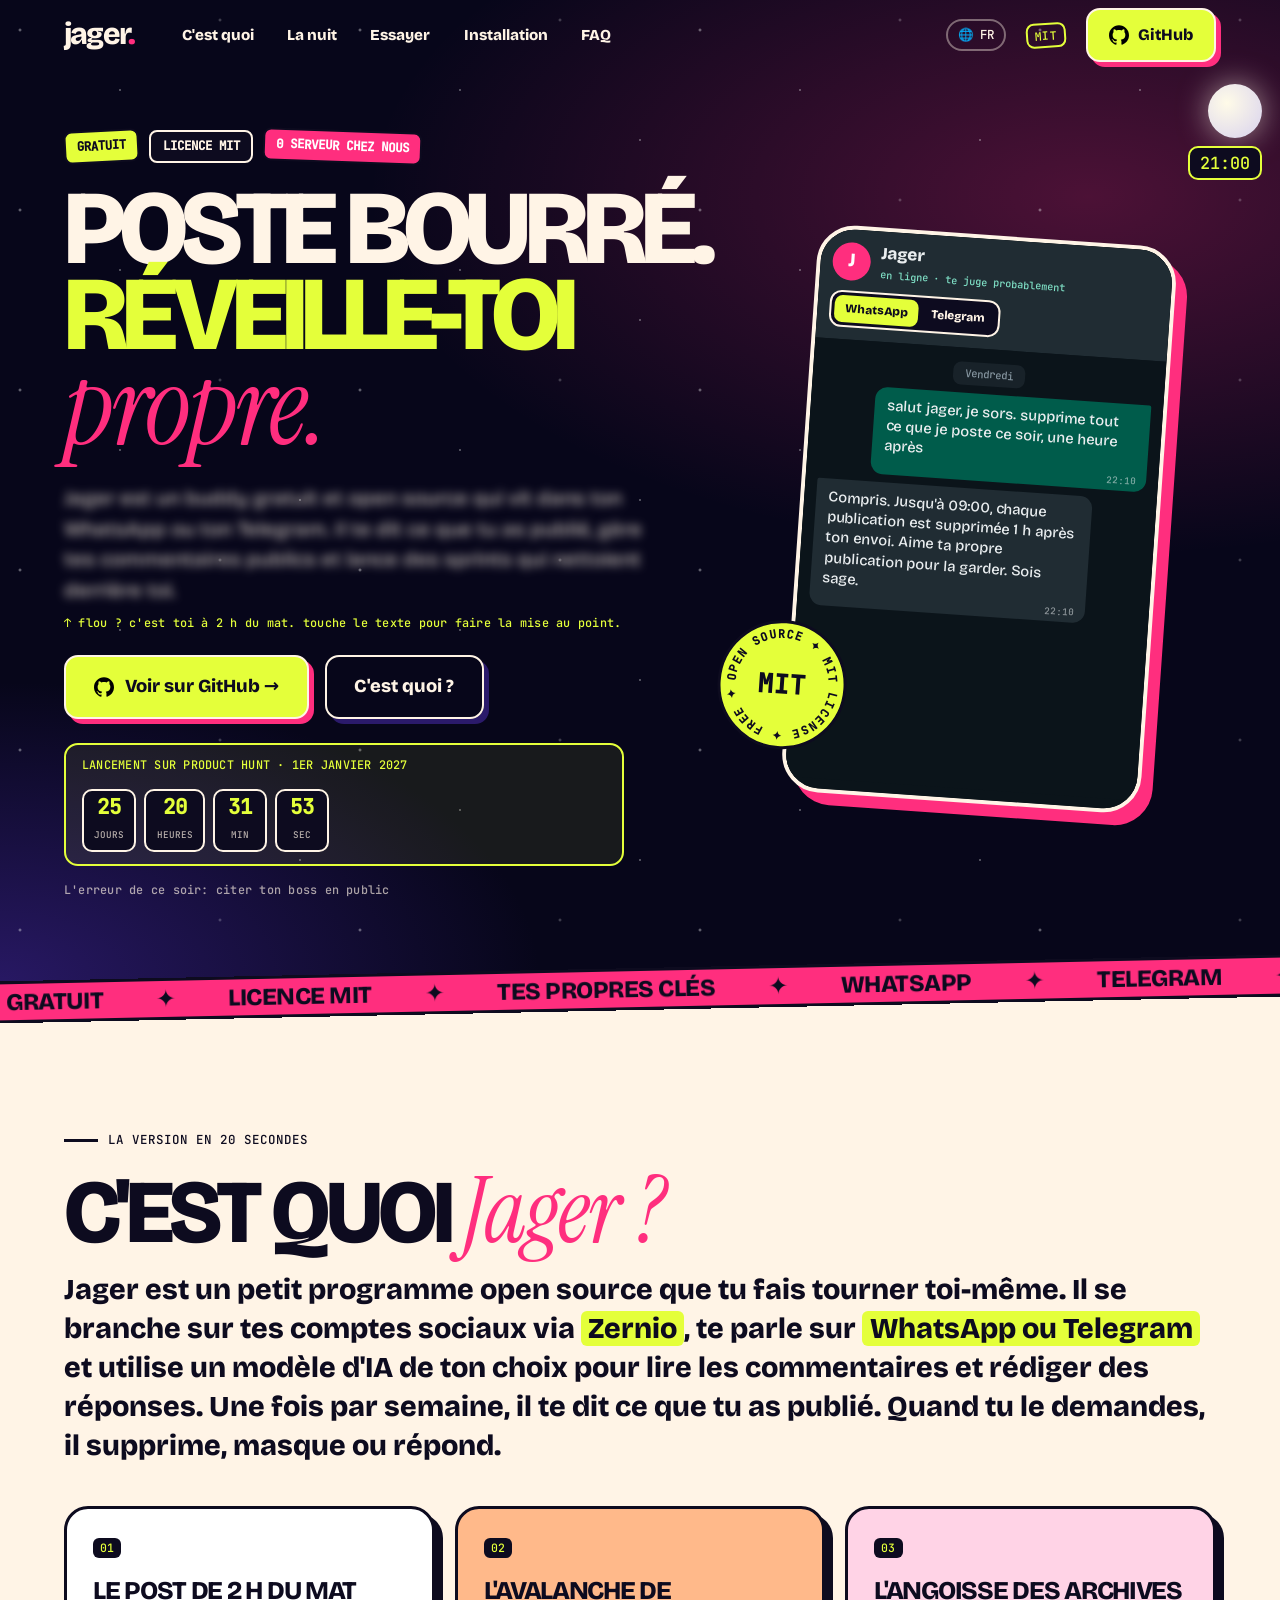
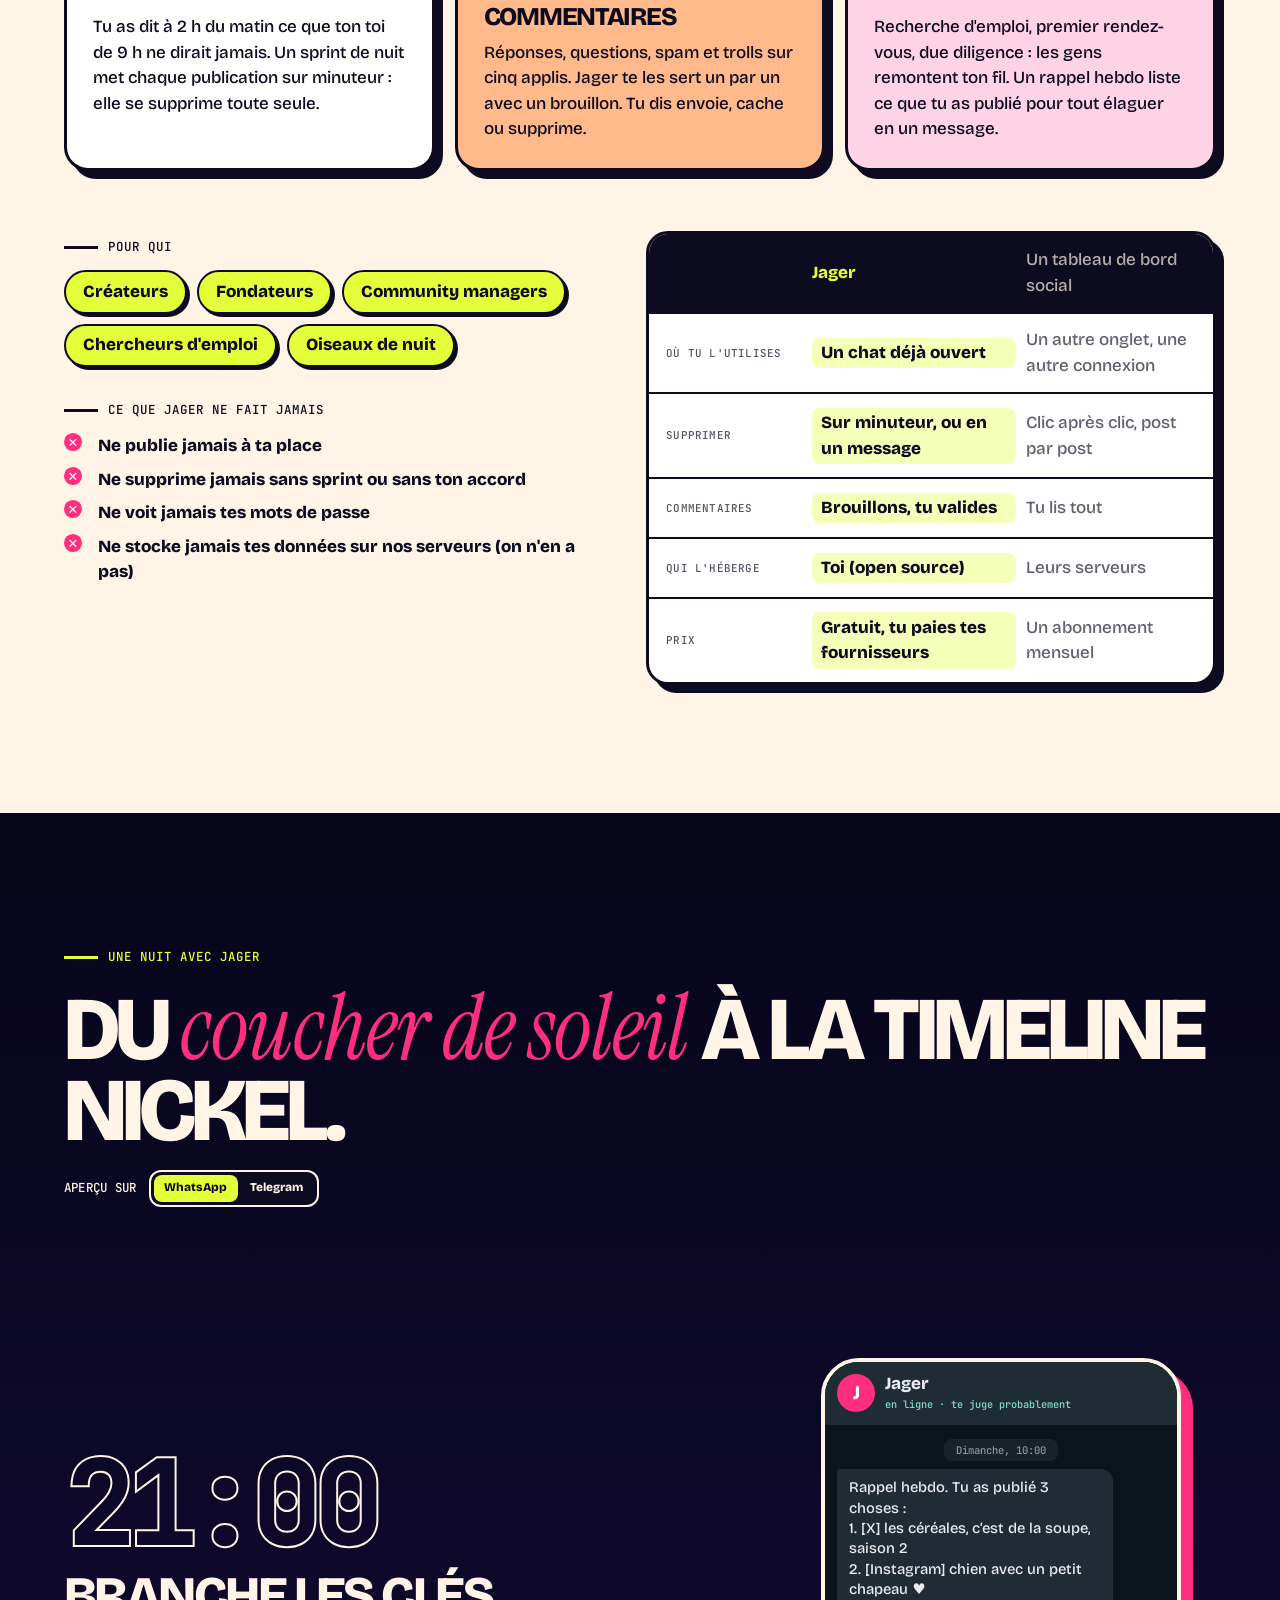
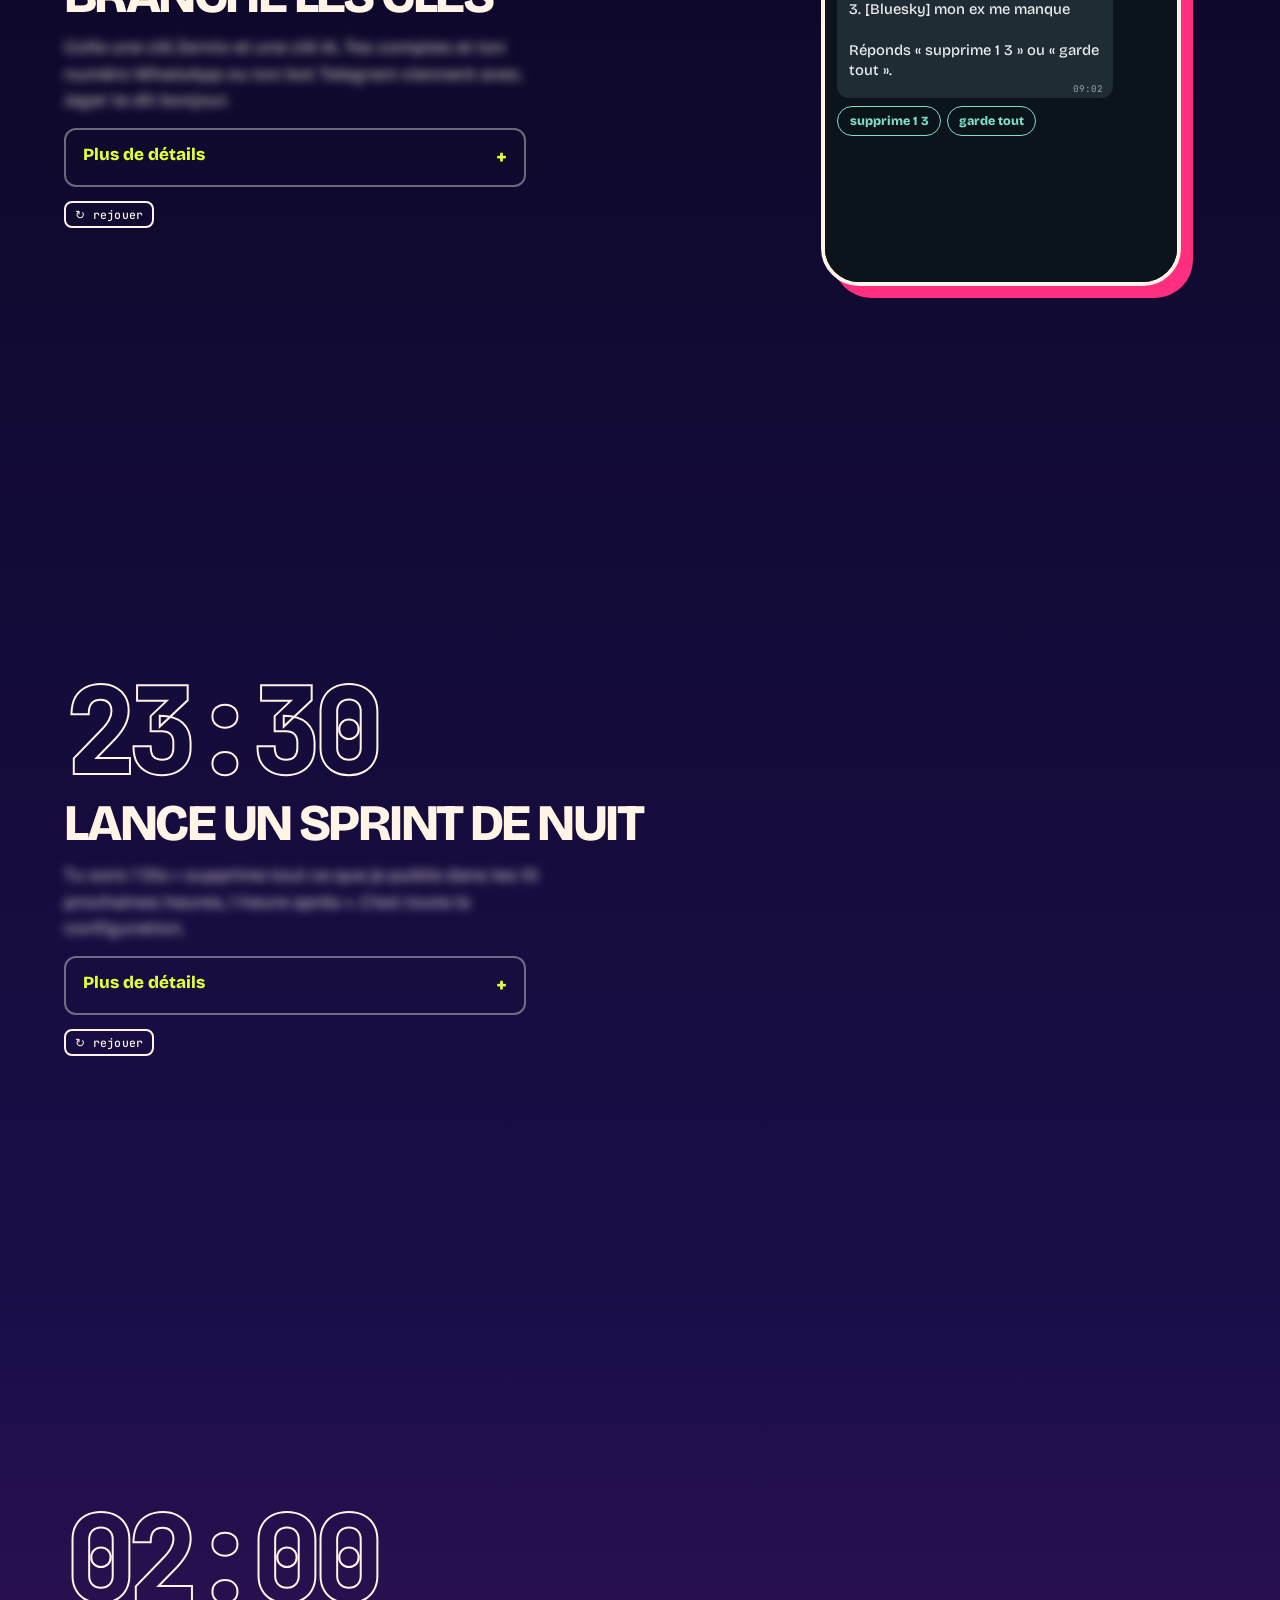
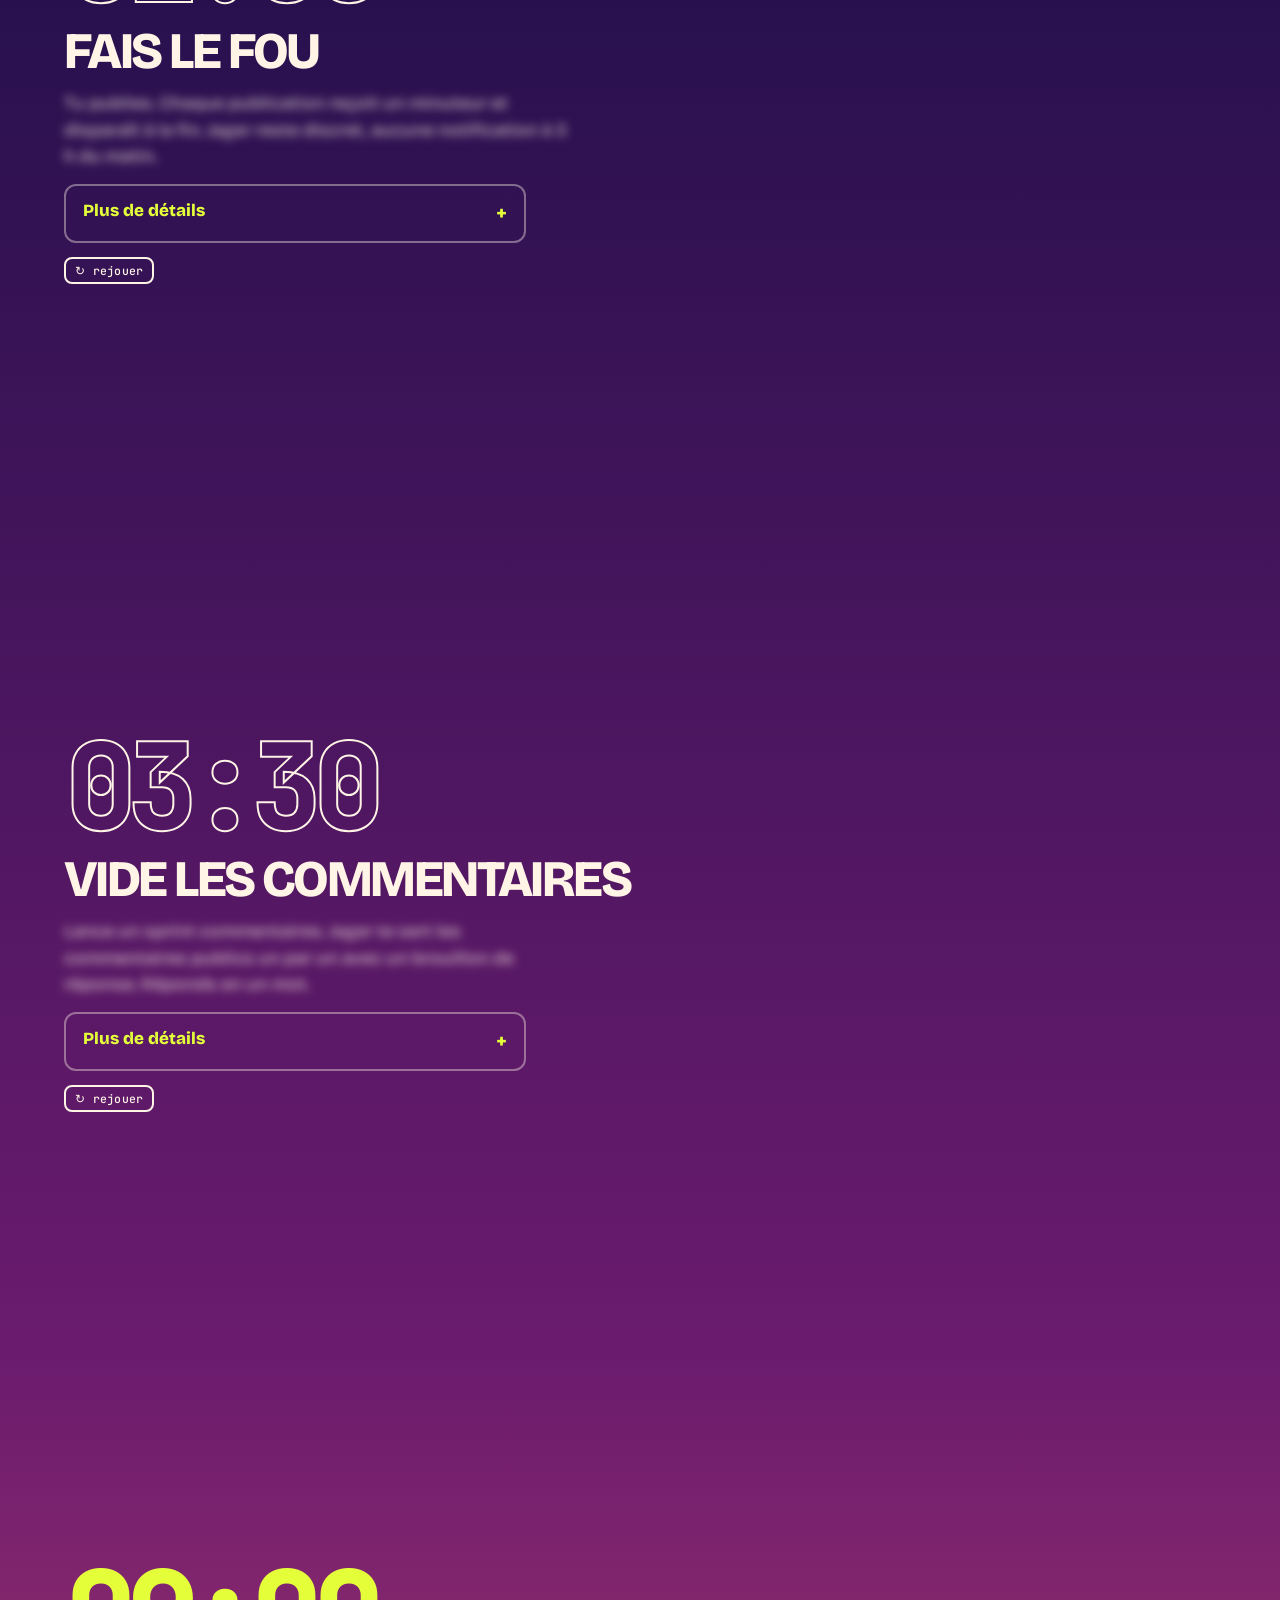
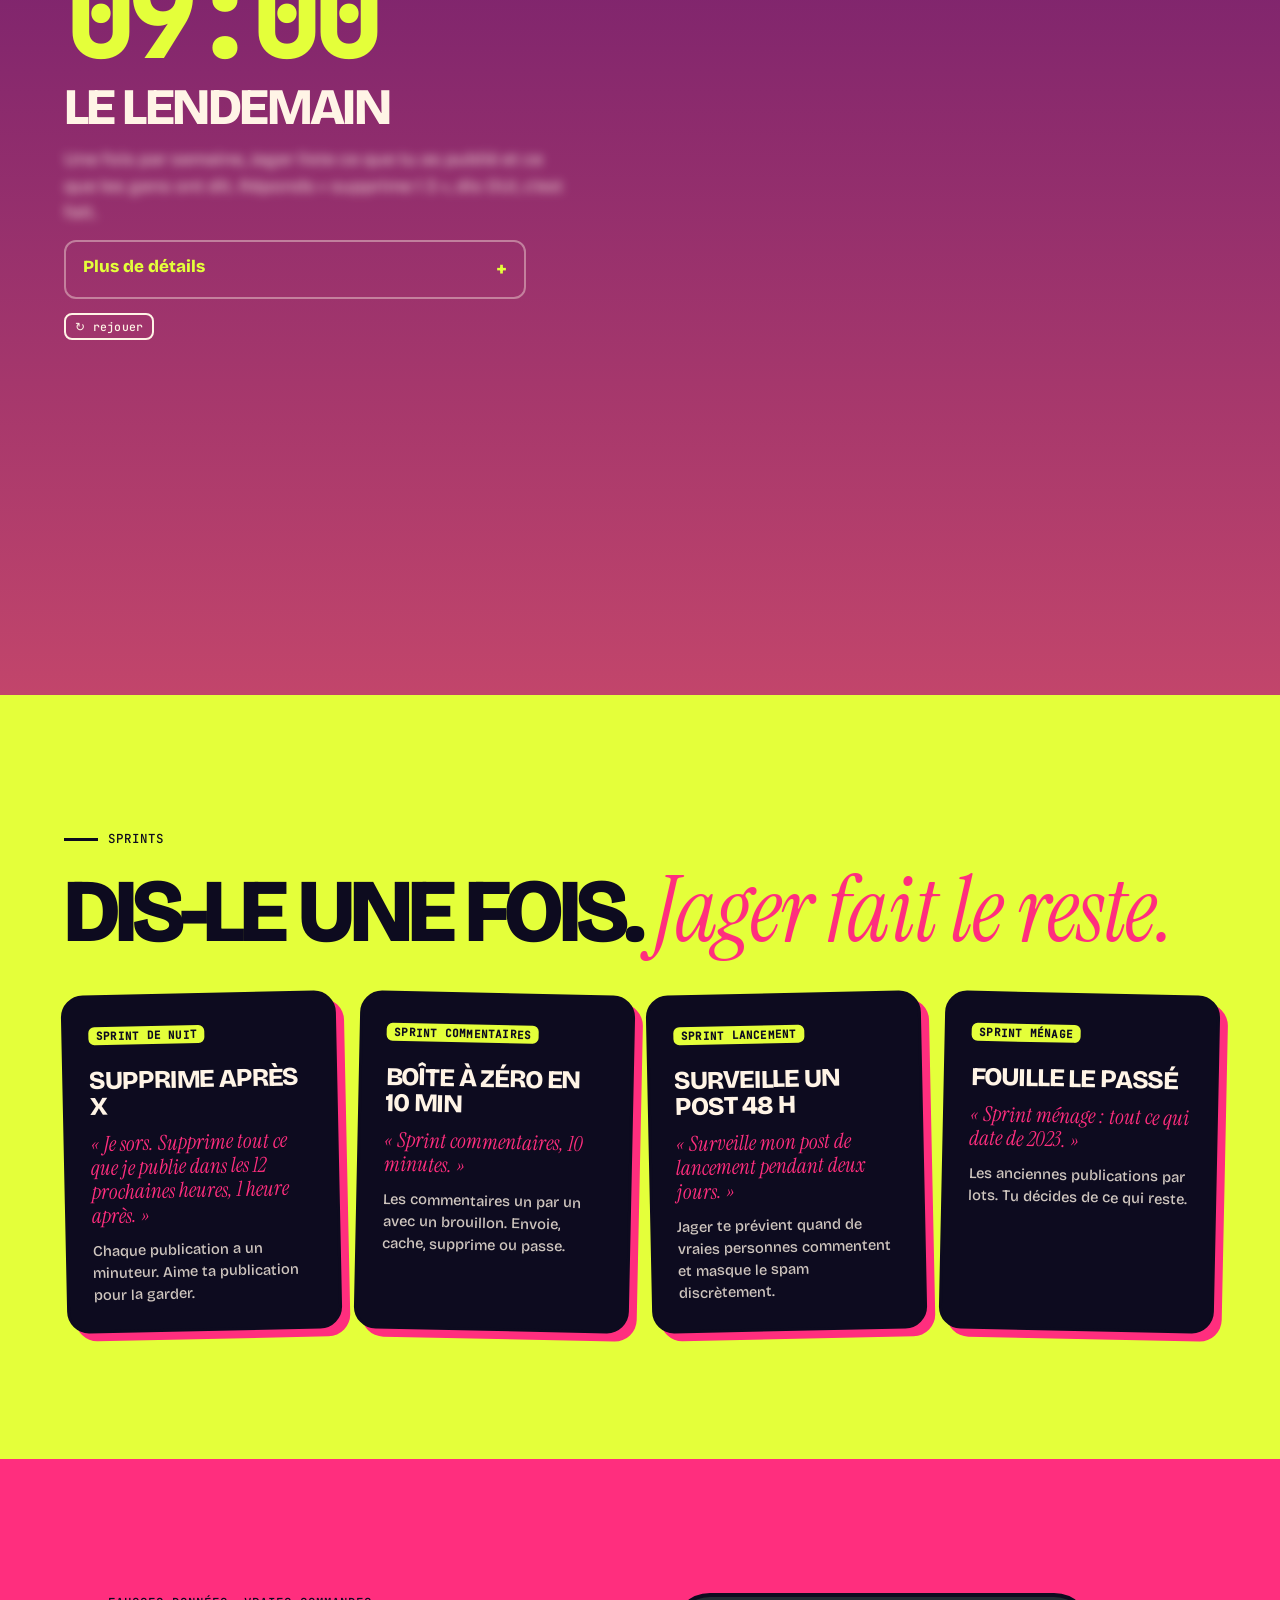
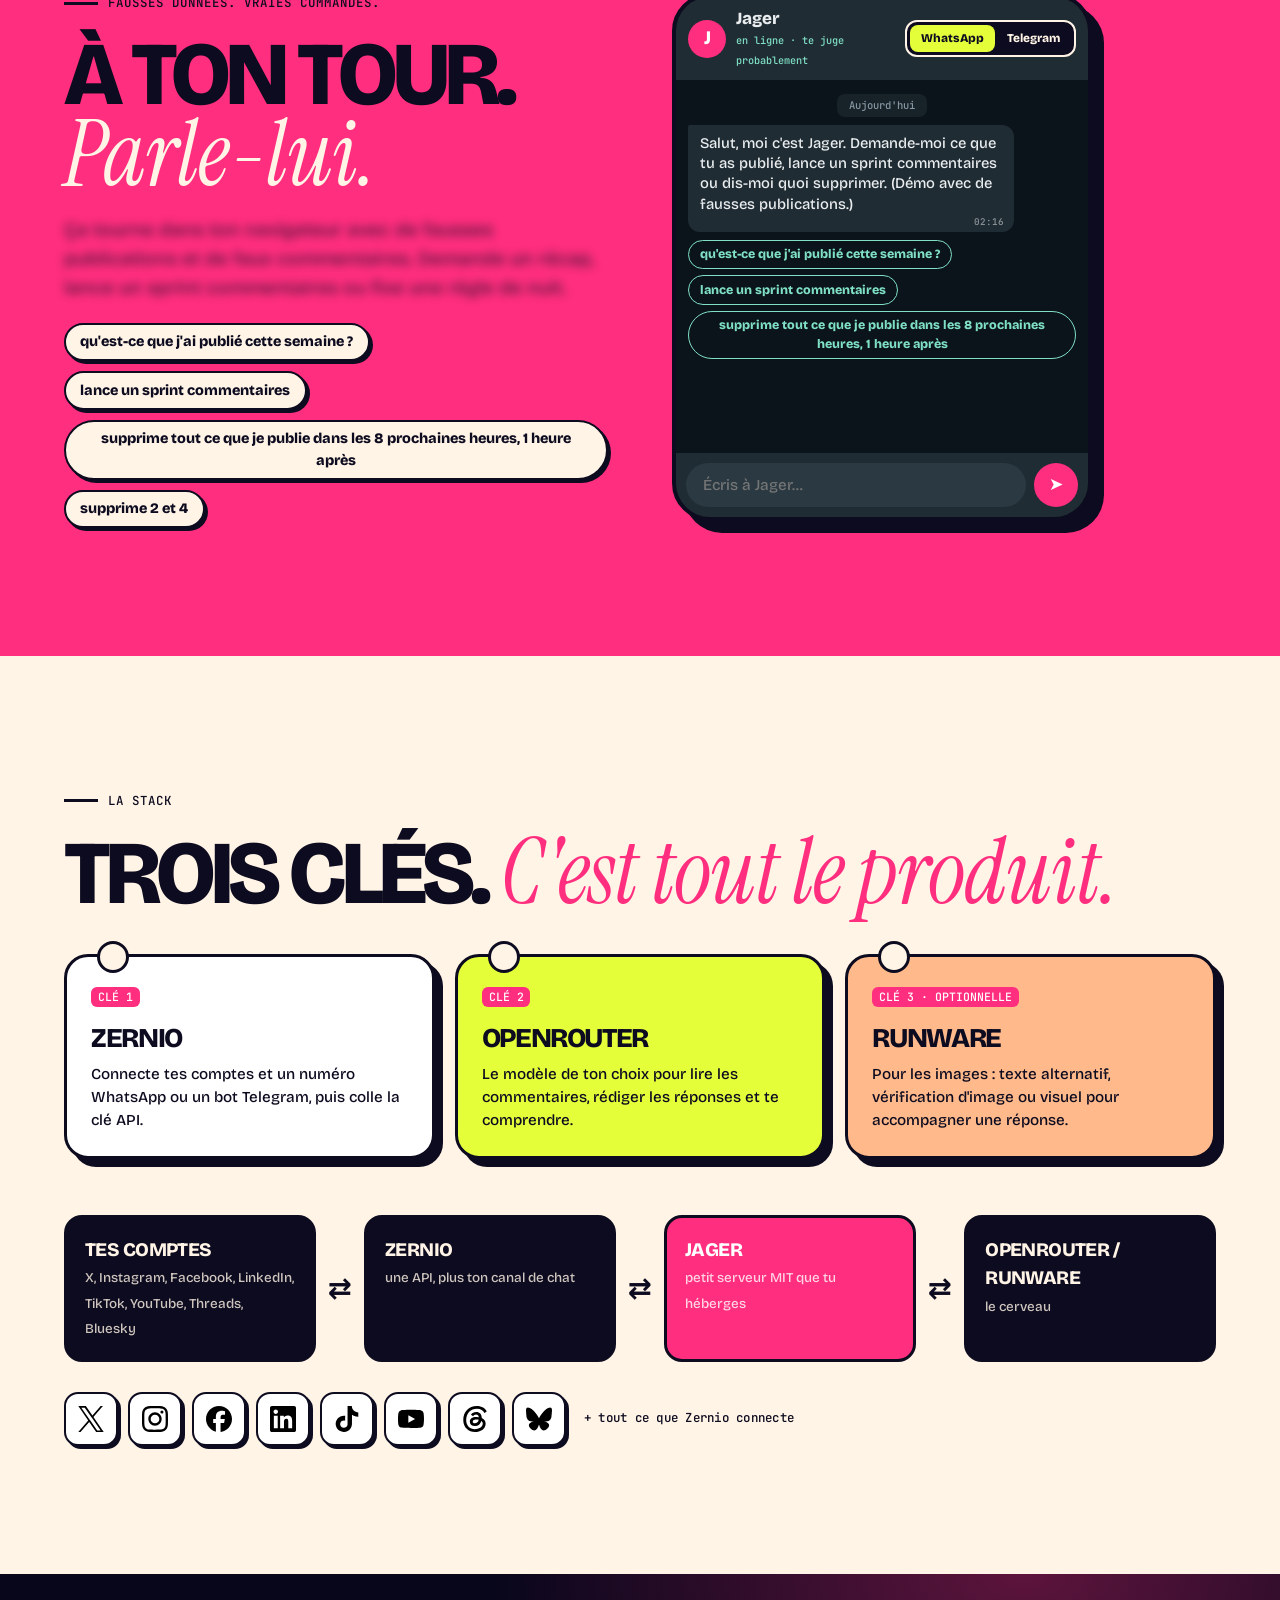
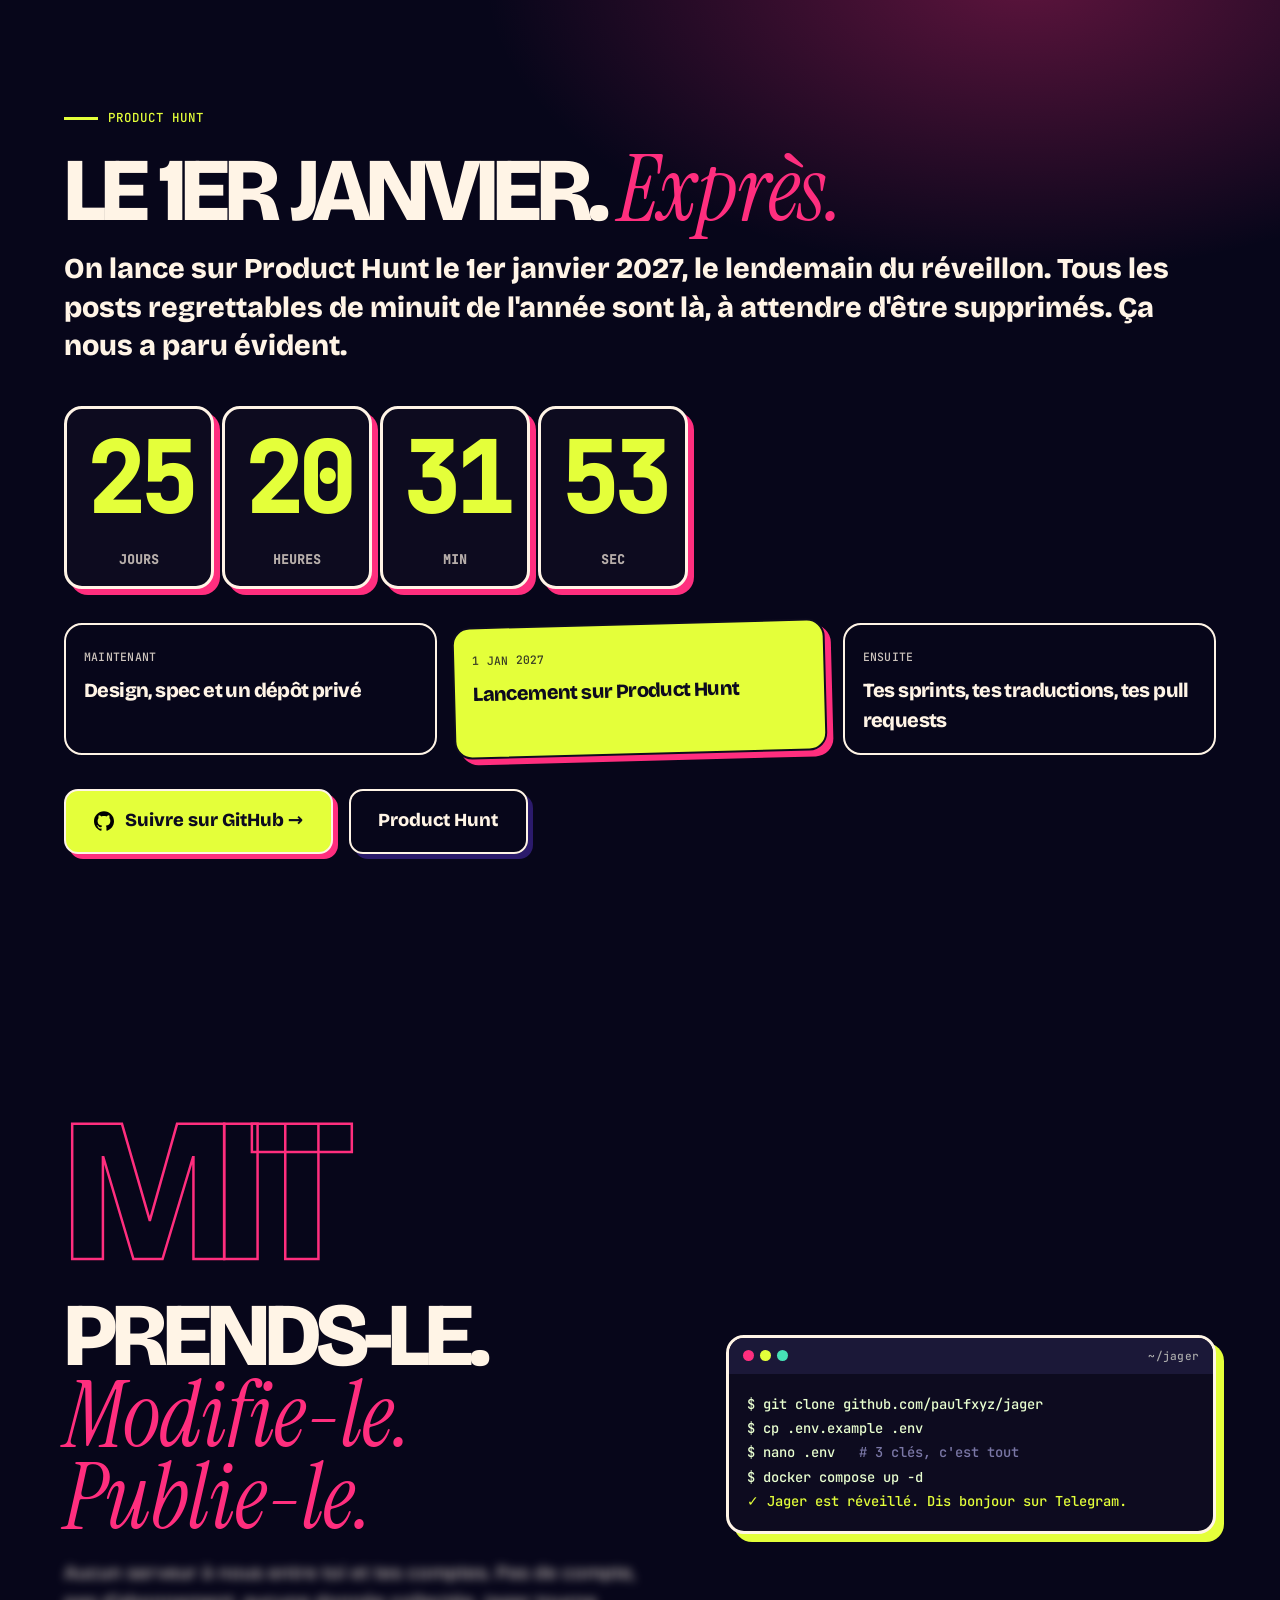
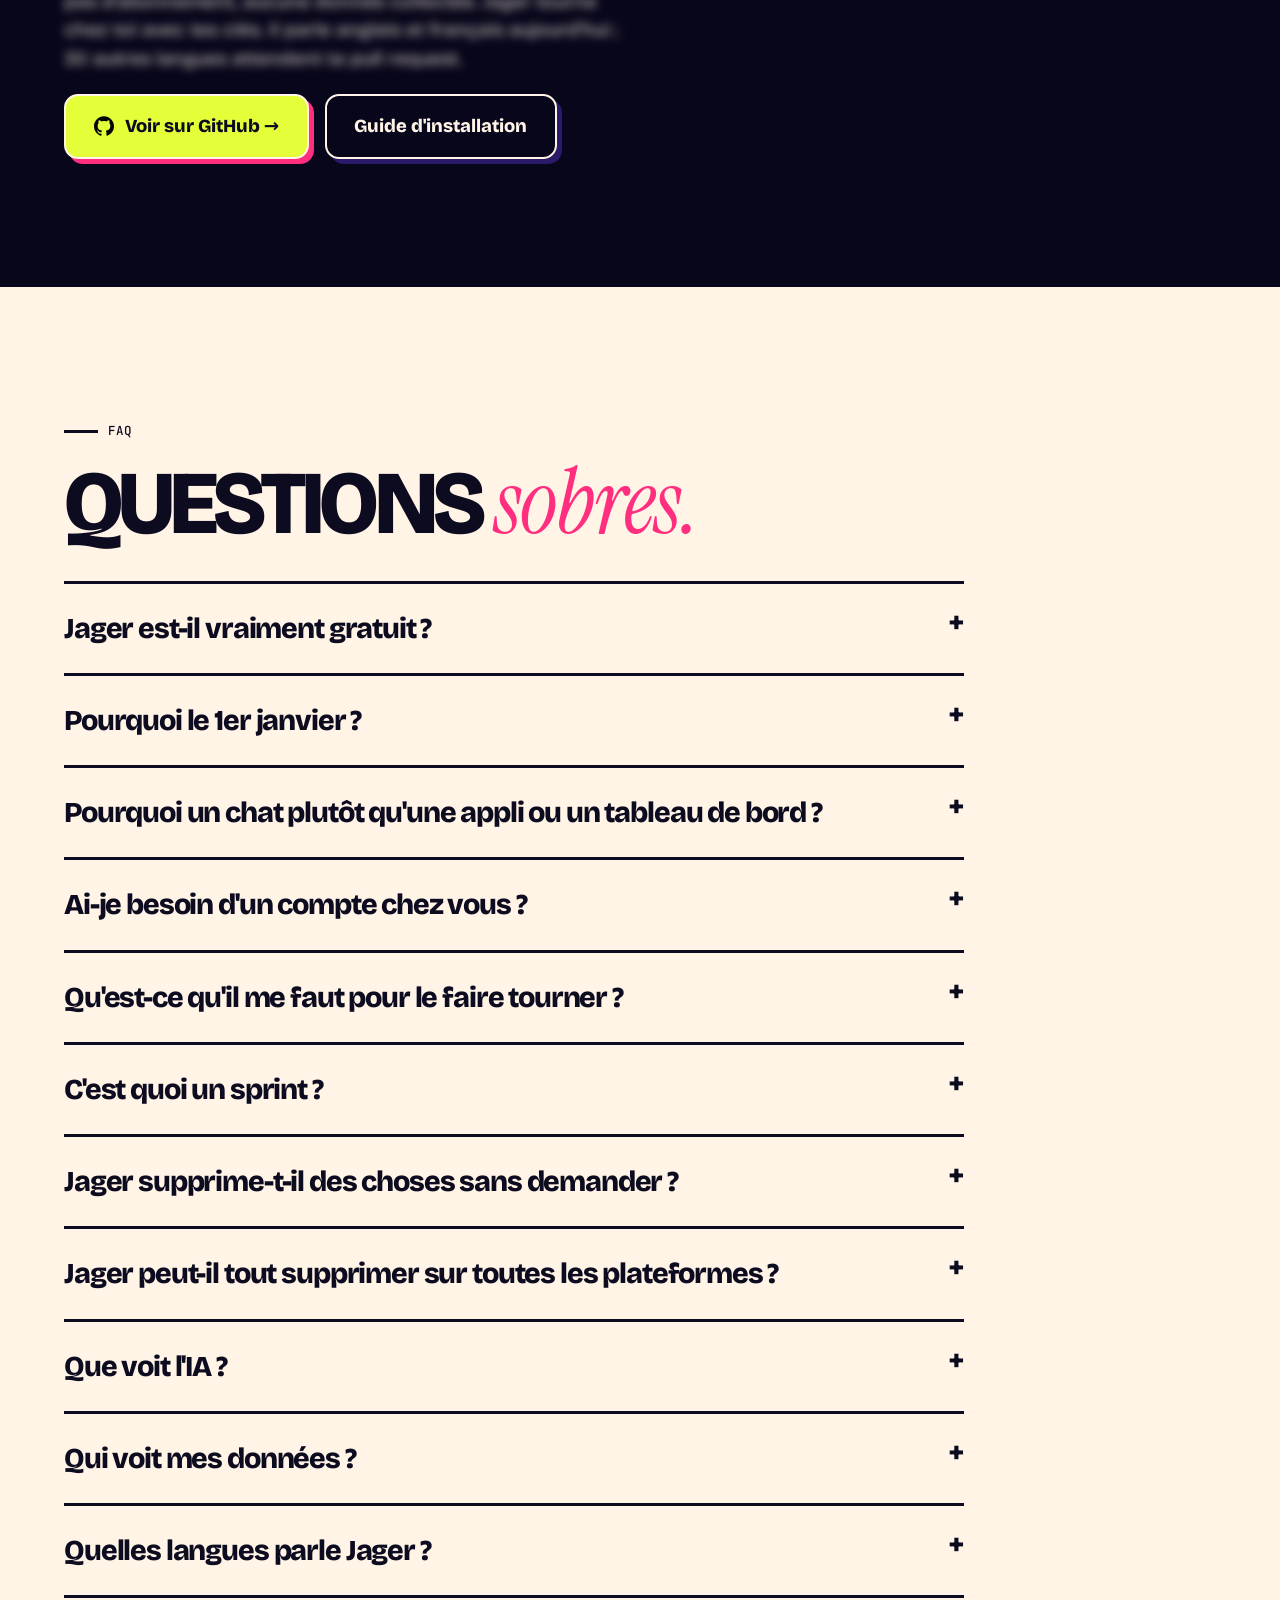
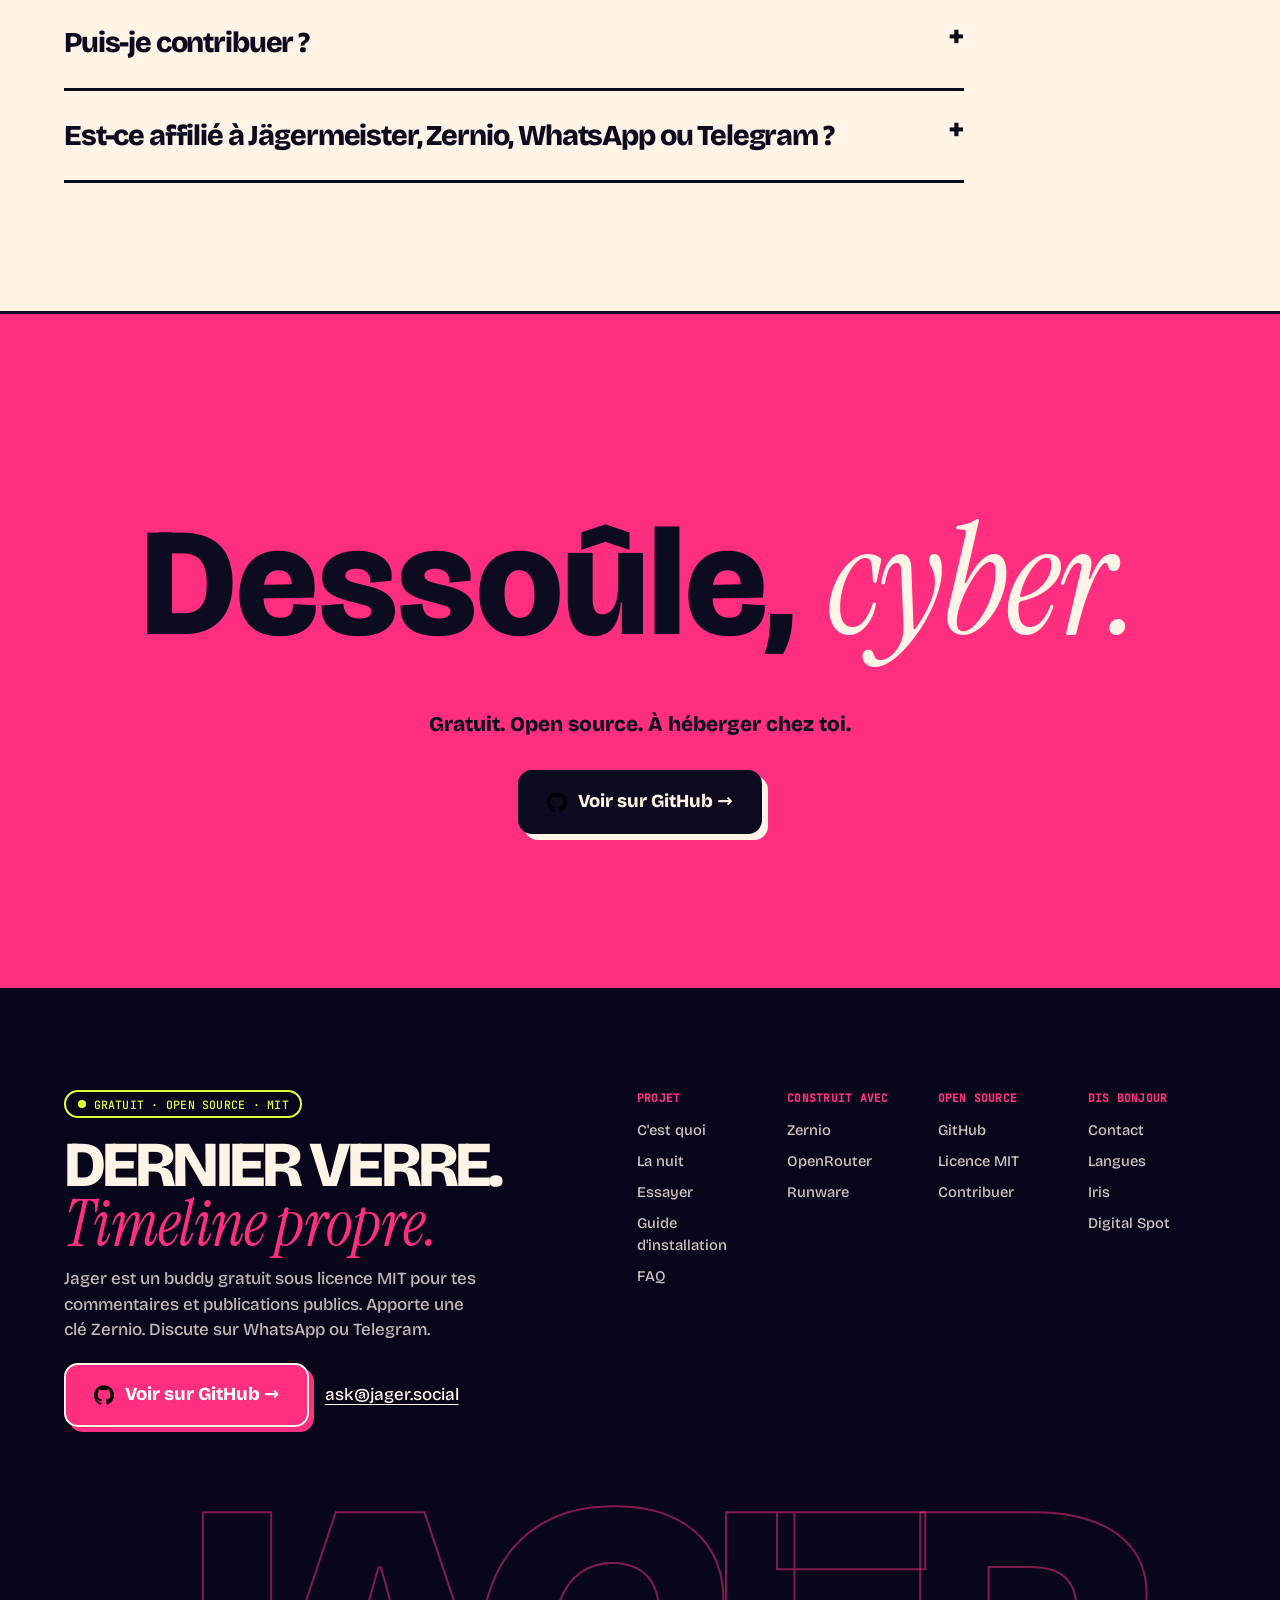
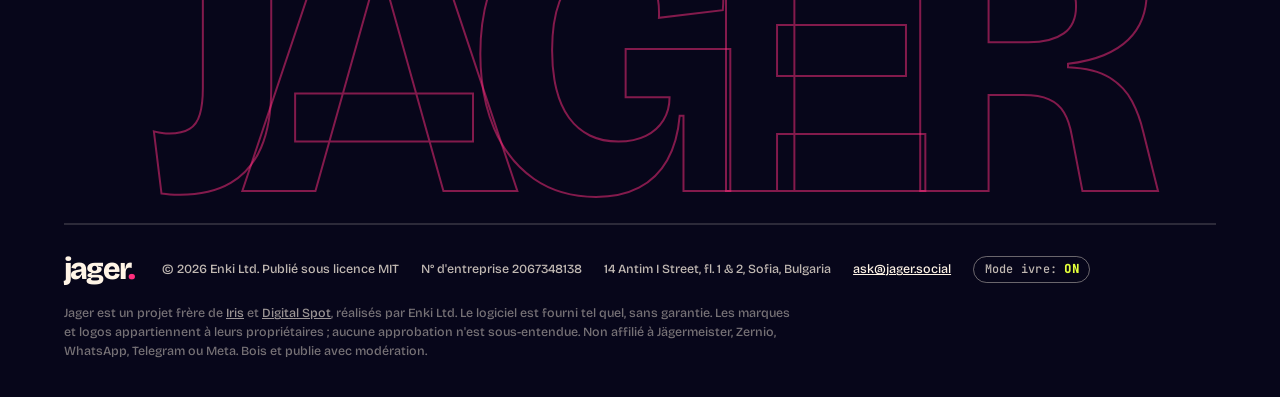
==== fr/index.html @ c125343d "v7: EN/FR, more context, Product Hunt countdown, language selector Co-authored-by: Perplexity <norep" ====
<!doctype html><html lang="fr"><head><meta charset="utf-8"><meta name="viewport" content="width=device-width,initial-scale=1">
<title>Jager — le buddy gratuit et open source pour tes commentaires publics</title><meta name="description" content="Jager est un buddy gratuit sous licence MIT sur WhatsApp ou Telegram. Apporte une clé Zernio et une clé IA. Il gère tes commentaires publics, t'envoie des rappels hebdo et lance des sprints qui nettoient derrière toi. Lancement sur Product Hunt le 1er janvier."><meta name="theme-color" content="#07061a">
<link rel="canonical" href="https://jager.social/fr/"><link rel="alternate" hreflang="en" href="https://jager.social/"><link rel="alternate" hreflang="fr" href="https://jager.social/fr/"><link rel="alternate" hreflang="x-default" href="https://jager.social/"><link rel="icon" href="../favicon.svg" type="image/svg+xml">
<meta property="og:type" content="website"><meta property="og:site_name" content="Jager"><meta property="og:title" content="Jager — le buddy gratuit et open source pour tes commentaires publics"><meta property="og:description" content="Jager est un buddy gratuit sous licence MIT sur WhatsApp ou Telegram. Apporte une clé Zernio et une clé IA. Il gère tes commentaires publics, t'envoie des rappels hebdo et lance des sprints qui nettoient derrière toi. Lancement sur Product Hunt le 1er janvier."><meta property="og:image" content="https://jager.social/og.png"><meta name="twitter:card" content="summary_large_image">
<link rel="preload" href="../assets/fonts/BricolageGrotesque-800-normal.woff2" as="font" type="font/woff2" crossorigin>
<link rel="stylesheet" href="../fonts.css"><link rel="stylesheet" href="../night.css"></head>
<body class="on-dark"><script>document.documentElement.classList.add('js');try{if(document.cookie.indexOf('jagerDrunk=off')>-1)document.documentElement.classList.add('no-drunk')}catch(e){}</script><div class="prog" id="prog"></div>
<div class="hud" aria-hidden="true"><div class="orb" id="orb"></div><div class="clock" id="clock">21:00</div></div>
<header class="nav" id="nav"><div class="wrap in"><a class="logo" href="index.html" aria-label="Jager">jager<i>.</i></a>
<ul id="menu"><li><a href="index.html#what">C'est quoi</a></li><li><a href="index.html#night">La nuit</a></li><li><a href="index.html#try">Essayer</a></li><li><a href="setup.html">Installation</a></li><li><a href="index.html#faq">FAQ</a></li><li class="only-m"><a href="https://github.com/paulfxyz" rel="noopener">GitHub</a></li></ul>
<div class="lang"><button class="lang-btn" id="langBtn" type="button" aria-haspopup="listbox" aria-expanded="false" aria-label="Language">🌐 <span>FR</span></button><ul class="lang-list" id="langList" hidden><li><a href="../index.html" hreflang="en">English</a></li><li><a href="index.html" hreflang="fr" aria-current="true">Français</a></li><li class="sep mono">Traductions bienvenues</li><li><button type="button" class="dis" data-lang="中文 (Mandarin)">中文 (Mandarin)</button></li><li><button type="button" class="dis" data-lang="हिन्दी">हिन्दी</button></li><li><button type="button" class="dis" data-lang="Español">Español</button></li><li><button type="button" class="dis" data-lang="العربية">العربية</button></li><li><button type="button" class="dis" data-lang="বাংলা">বাংলা</button></li><li><button type="button" class="dis" data-lang="Português">Português</button></li><li><button type="button" class="dis" data-lang="Русский">Русский</button></li><li><button type="button" class="dis" data-lang="اردو">اردو</button></li><li><button type="button" class="dis" data-lang="Bahasa Indonesia">Bahasa Indonesia</button></li><li><button type="button" class="dis" data-lang="Deutsch">Deutsch</button></li><li><button type="button" class="dis" data-lang="日本語">日本語</button></li><li><button type="button" class="dis" data-lang="Naijá (Pidgin)">Naijá (Pidgin)</button></li><li><button type="button" class="dis" data-lang="मराठी">मराठी</button></li><li><button type="button" class="dis" data-lang="తెలుగు">తెలుగు</button></li><li><button type="button" class="dis" data-lang="Türkçe">Türkçe</button></li><li><button type="button" class="dis" data-lang="தமிழ்">தமிழ்</button></li><li><button type="button" class="dis" data-lang="Tiếng Việt">Tiếng Việt</button></li><li><button type="button" class="dis" data-lang="한국어">한국어</button></li><li><button type="button" class="dis" data-lang="Italiano">Italiano</button></li><li><button type="button" class="dis" data-lang="ไทย">ไทย</button></li><li><button type="button" class="dis" data-lang="ગુજરાતી">ગુજરાતી</button></li><li><button type="button" class="dis" data-lang="فارسی">فارسی</button></li><li><button type="button" class="dis" data-lang="Polski">Polski</button></li><li><button type="button" class="dis" data-lang="Українська">Українська</button></li><li><button type="button" class="dis" data-lang="Kiswahili">Kiswahili</button></li><li><button type="button" class="dis" data-lang="粵語 (Cantonese)">粵語 (Cantonese)</button></li><li><button type="button" class="dis" data-lang="Basa Jawa">Basa Jawa</button></li><li><button type="button" class="dis" data-lang="ਪੰਜਾਬੀ">ਪੰਜਾਬੀ</button></li><li><button type="button" class="dis" data-lang="עברית">עברית</button></li></ul></div>
<span class="mit mono">MIT</span><a class="btn" href="https://github.com/paulfxyz" rel="noopener"><img src="../assets/icons/github.svg" alt="" width="20" height="20"> GitHub</a>
<button class="burger" id="burger" type="button" aria-label="Menu" aria-expanded="false"><span></span><span></span></button></div></header><main>
<section class="hero on-dark"><div class="wrap grid"><div>
<div class="stickers"><span class="stk y">Gratuit</span><span class="stk">Licence MIT</span><span class="stk p">0 serveur chez nous</span></div>
<h1><span class="f">Poste bourré.</span><span class="o">Réveille-toi</span><span class="s">propre.</span></h1>
<p class="sub drunk">Jager est un buddy gratuit et open source qui vit dans ton WhatsApp ou ton Telegram. Il te dit ce que tu as publié, gère tes commentaires publics et lance des sprints qui nettoient derrière toi.</p>
<p class="hint mono">↑ flou ? c'est toi à 2 h du mat. touche le texte pour faire la mise au point.</p>
<div class="cta-row"><a class="btn btn--lg" href="https://github.com/paulfxyz" rel="noopener"><img src="../assets/icons/github.svg" alt="" width="20" height="20"> Voir sur GitHub →</a><a class="btn btn--ghost btn--lg" href="#what">C'est quoi ?</a></div>
<div class="phpill"><span class="mono">Lancement sur Product Hunt · 1er janvier 2027</span><div class="cd " data-cd><div><b data-u>00</b><span>jours</span></div><div><b data-u>00</b><span>heures</span></div><div><b data-u>00</b><span>min</span></div><div><b data-u>00</b><span>sec</span></div></div></div>
<p class="micro mono">L'erreur de ce soir: <span id="rot" data-list="écrire à ton ex|citer ton boss en public|mettre une étoile à un kebab|commenter « épouse-moi » sous le chien d'un inconnu|un post LinkedIn sur la synergie à 3 h du mat">écrire à ton ex</span></p></div>
<div class="hero-phone"><svg class="badge" viewBox="0 0 130 130" aria-hidden="true"><circle cx="65" cy="65" r="63" fill="#e4ff3a" stroke="#0d0b1f" stroke-width="3"/><defs><path id="cp" d="M65,65 m-47,0 a47,47 0 1,1 94,0 a47,47 0 1,1 -94,0"/></defs><text><textPath href="#cp" textLength="290" lengthAdjust="spacing">OPEN SOURCE ✦ MIT LICENSE ✦ FREE ✦</textPath></text><text x="65" y="74" text-anchor="middle" style="font-size:26px;letter-spacing:0">MIT</text></svg>
<div class="phone"><div class="chat" id="heroChat" data-ch="whatsapp" data-auto="1"><div class="c-top"><span class="av">J</span><div class="c-who"><b>Jager</b><small class="c-sub">en ligne · te juge probablement</small></div><div class="c-tabs" role="tablist" aria-label="Channel"><button type="button" role="tab" data-ch="whatsapp" aria-selected="true">WhatsApp</button><button type="button" role="tab" data-ch="telegram" aria-selected="false">Telegram</button></div></div><div class="c-body" aria-live="polite"></div></div></div></div></div></section>
<div class="tick" aria-hidden="true"><div class="tr"><div><span>Gratuit</span><span>Licence MIT</span><span>Tes propres clés</span><span>WhatsApp</span><span>Telegram</span><span>Sprints hebdo</span><span>Sans inscription</span><span>Open source</span></div><div><span>Gratuit</span><span>Licence MIT</span><span>Tes propres clés</span><span>WhatsApp</span><span>Telegram</span><span>Sprints hebdo</span><span>Sans inscription</span><span>Open source</span></div><div><span>Gratuit</span><span>Licence MIT</span><span>Tes propres clés</span><span>WhatsApp</span><span>Telegram</span><span>Sprints hebdo</span><span>Sans inscription</span><span>Open source</span></div><div><span>Gratuit</span><span>Licence MIT</span><span>Tes propres clés</span><span>WhatsApp</span><span>Telegram</span><span>Sprints hebdo</span><span>Sans inscription</span><span>Open source</span></div></div></div>
<section class="sec cream" id="what"><div class="wrap">
<div class="eyebrow rv">La version en 20 secondes</div>
<h2 class="rv">C'est quoi <span class="serif">Jager ?</span></h2>
<p class="big rv">Jager est un petit programme open source que tu fais tourner toi-même. Il se branche sur tes comptes sociaux via <b>Zernio</b>, te parle sur <b>WhatsApp ou Telegram</b> et utilise un modèle d'IA de ton choix pour lire les commentaires et rédiger des réponses. Une fois par semaine, il te dit ce que tu as publié. Quand tu le demandes, il supprime, masque ou répond.</p>
<div class="three"><div class="why rv" style="--d:0.0s"><span class="mono no">01</span><h3>Le post de 2 h du mat</h3><p>Tu as dit à 2 h du matin ce que ton toi de 9 h ne dirait jamais. Un sprint de nuit met chaque publication sur minuteur : elle se supprime toute seule.</p></div><div class="why rv" style="--d:0.06s"><span class="mono no">02</span><h3>L'avalanche de commentaires</h3><p>Réponses, questions, spam et trolls sur cinq applis. Jager te les sert un par un avec un brouillon. Tu dis envoie, cache ou supprime.</p></div><div class="why rv" style="--d:0.12s"><span class="mono no">03</span><h3>L'angoisse des archives</h3><p>Recherche d'emploi, premier rendez-vous, due diligence : les gens remontent ton fil. Un rappel hebdo liste ce que tu as publié pour tout élaguer en un message.</p></div></div>
<div class="duo2"><div class="rv"><div class="eyebrow">Pour qui</div><div class="chips2"><span>Créateurs</span><span>Fondateurs</span><span>Community managers</span><span>Chercheurs d'emploi</span><span>Oiseaux de nuit</span></div>
<div class="eyebrow" style="margin-top:34px">Ce que Jager ne fait jamais</div><ul class="never"><li>Ne publie jamais à ta place</li><li>Ne supprime jamais sans sprint ou sans ton accord</li><li>Ne voit jamais tes mots de passe</li><li>Ne stocke jamais tes données sur nos serveurs (on n'en a pas)</li></ul></div>
<div class="cmp rv"><div class="ch"><span></span><b>Jager</b><i>Un tableau de bord social</i></div><div class="cr"><span class="mono">Où tu l'utilises</span><b>Un chat déjà ouvert</b><i>Un autre onglet, une autre connexion</i></div><div class="cr"><span class="mono">Supprimer</span><b>Sur minuteur, ou en un message</b><i>Clic après clic, post par post</i></div><div class="cr"><span class="mono">Commentaires</span><b>Brouillons, tu valides</b><i>Tu lis tout</i></div><div class="cr"><span class="mono">Qui l'héberge</span><b>Toi (open source)</b><i>Leurs serveurs</i></div><div class="cr"><span class="mono">Prix</span><b>Gratuit, tu paies tes fournisseurs</b><i>Un abonnement mensuel</i></div></div></div>
</div></section>
<section class="sec story-sec on-dark" id="night"><div class="wrap">
<div class="eyebrow rv" style="color:var(--acid)">Une nuit avec Jager</div>
<h2 class="rv">Du <span class="serif">coucher de soleil</span> à la timeline nickel.</h2>
<div class="chan-pick rv"><span class="mono">Aperçu sur</span><div class="c-tabs" role="tablist" aria-label="Channel"><button type="button" role="tab" data-ch="whatsapp" aria-selected="true">WhatsApp</button><button type="button" role="tab" data-ch="telegram" aria-selected="false">Telegram</button></div></div>
<div class="story" id="story"><div class="chaps"><article class="chap" data-n="1"><div class="hh">21:00</div><h3>Branche les clés</h3><p class="drunk">Colle une clé Zernio et une clé IA. Tes comptes et ton numéro WhatsApp ou ton bot Telegram viennent avec. Jager te dit bonjour.</p><details class="more"><summary>Plus de détails</summary><p>Zernio gère les connexions à chaque plateforme. OpenRouter est le cerveau. Runware est optionnel, pour les images. Jager ne voit jamais un mot de passe.</p></details><button class="replay mono" type="button">↻ rejouer</button></article><article class="chap" data-n="2"><div class="hh">23:30</div><h3>Lance un sprint de nuit</h3><p class="drunk">Tu sors ? Dis « supprime tout ce que je publie dans les 10 prochaines heures, 1 heure après ». C'est toute la configuration.</p><details class="more"><summary>Plus de détails</summary><p>Dis « stop » et le sprint s'arrête aussitôt. En heures ou en jours, comme tu veux.</p></details><button class="replay mono" type="button">↻ rejouer</button></article><article class="chap" data-n="3"><div class="hh">02:00</div><h3>Fais le fou</h3><p class="drunk">Tu publies. Chaque publication reçoit un minuteur et disparaît à la fin. Jager reste discret, aucune notification à 3 h du matin.</p><details class="more"><summary>Plus de détails</summary><p>Aime ta propre publication pour la garder. Quand une plateforme n'autorise pas la suppression par une appli, Jager nettoie les commentaires et réponses et te dit ce qu'il n'a pas pu retirer.</p></details><button class="replay mono" type="button">↻ rejouer</button></article><article class="chap" data-n="4"><div class="hh">03:30</div><h3>Vide les commentaires</h3><p class="drunk">Lance un sprint commentaires. Jager te sert les commentaires publics un par un avec un brouillon de réponse. Réponds en un mot.</p><details class="more"><summary>Plus de détails</summary><p>Les réponses sont rédigées par le modèle IA que tu as choisi et ne partent jamais sans ton accord.</p></details><button class="replay mono" type="button">↻ rejouer</button></article><article class="chap" data-n="5"><div class="hh">09:00</div><h3>Le lendemain</h3><p class="drunk">Une fois par semaine, Jager liste ce que tu as publié et ce que les gens ont dit. Réponds « supprime 1 3 », dis OUI, c'est fait.</p><details class="more"><summary>Plus de détails</summary><p>Les rappels ne suppriment jamais rien tout seuls et les grosses suppressions demandent toujours confirmation.</p></details><button class="replay mono" type="button">↻ rejouer</button></article></div>
<div class="stage" id="stage" data-s="1"><div class="stage-in"><div class="phone"><div class="chat" id="stChat" data-ch="whatsapp" data-auto="0"><div class="c-top"><span class="av">J</span><div class="c-who"><b>Jager</b><small class="c-sub">en ligne · te juge probablement</small></div></div><div class="c-body" aria-live="polite"></div></div></div><div class="fcard"><div class="fc-top mono"><b>Ton fil</b><span class="fc-clock" id="fcClock">00:00</span></div><div class="fc-list" id="stFeed"></div></div></div></div></div>
</div></section>
<section class="sec spr"><div class="wrap"><div class="eyebrow rv">Sprints</div><h2 class="rv">Dis-le une fois. <span class="serif">Jager fait le reste.</span></h2>
<div class="sp-grid">
<article class="sp rv"><span class="mono tag">sprint de nuit</span><h3>Supprime après X</h3><blockquote>« Je sors. Supprime tout ce que je publie dans les 12 prochaines heures, 1 heure après. »</blockquote><p>Chaque publication a un minuteur. Aime ta publication pour la garder.</p></article>
<article class="sp rv" style="--d:.06s"><span class="mono tag">sprint commentaires</span><h3>Boîte à zéro en 10 min</h3><blockquote>« Sprint commentaires, 10 minutes. »</blockquote><p>Les commentaires un par un avec un brouillon. Envoie, cache, supprime ou passe.</p></article>
<article class="sp rv" style="--d:.12s"><span class="mono tag">sprint lancement</span><h3>Surveille un post 48 h</h3><blockquote>« Surveille mon post de lancement pendant deux jours. »</blockquote><p>Jager te prévient quand de vraies personnes commentent et masque le spam discrètement.</p></article>
<article class="sp rv" style="--d:.18s"><span class="mono tag">sprint ménage</span><h3>Fouille le passé</h3><blockquote>« Sprint ménage : tout ce qui date de 2023. »</blockquote><p>Les anciennes publications par lots. Tu décides de ce qui reste.</p></article></div></div></section>
<section class="sec try" id="try"><div class="wrap try-grid"><div><div class="eyebrow rv">Fausses données. Vraies commandes.</div><h2 class="rv">À ton tour. <span class="serif">Parle-lui.</span></h2>
<p class="lead rv drunk" style="font-size:1.2rem;max-width:44ch">Ça tourne dans ton navigateur avec de fausses publications et de faux commentaires. Demande un récap, lance un sprint commentaires ou fixe une règle de nuit.</p>
<div class="chips rv" id="ideas"><button type="button">qu'est-ce que j'ai publié cette semaine ?</button><button type="button">lance un sprint commentaires</button><button type="button">supprime tout ce que je publie dans les 8 prochaines heures, 1 heure après</button><button type="button">supprime 2 et 4</button></div></div>
<div class="rv"><div class="phone"><div class="chat" id="tryChat" data-ch="whatsapp" data-auto="0"><div class="c-top"><span class="av">J</span><div class="c-who"><b>Jager</b><small class="c-sub">en ligne · te juge probablement</small></div><div class="c-tabs" role="tablist" aria-label="Channel"><button type="button" role="tab" data-ch="whatsapp" aria-selected="true">WhatsApp</button><button type="button" role="tab" data-ch="telegram" aria-selected="false">Telegram</button></div></div><div class="c-body" aria-live="polite"></div><form class="c-form" autocomplete="off"><label class="sr" for="tryChatIn">Écris à Jager…</label><input id="tryChatIn" type="text" maxlength="160" placeholder="Écris à Jager…"><button type="submit" aria-label="Send">➤</button></form></div></div></div></div></section>
<section class="sec cream" id="stack"><div class="wrap"><div class="eyebrow rv">La stack</div><h2 class="rv">Trois clés. <span class="serif">C'est tout le produit.</span></h2>
<div class="keys"><div class="key rv"><span class="no">clé 1</span><b>Zernio</b><p>Connecte tes comptes et un numéro WhatsApp ou un bot Telegram, puis colle la clé API.</p></div>
<div class="key rv" style="--d:.06s"><span class="no">clé 2</span><b>OpenRouter</b><p>Le modèle de ton choix pour lire les commentaires, rédiger les réponses et te comprendre.</p></div>
<div class="key rv" style="--d:.12s"><span class="no">clé 3 · optionnelle</span><b>Runware</b><p>Pour les images : texte alternatif, vérification d'image ou visuel pour accompagner une réponse.</p></div></div>
<div class="flow rv"><div class="nd"><b>Tes comptes</b><span>X, Instagram, Facebook, LinkedIn, TikTok, YouTube, Threads, Bluesky</span></div><div class="ar">⇄</div><div class="nd"><b>Zernio</b><span>une API, plus ton canal de chat</span></div><div class="ar">⇄</div><div class="nd hot"><b>Jager</b><span>petit serveur MIT que tu héberges</span></div><div class="ar">⇄</div><div class="nd"><b>OpenRouter / Runware</b><span>le cerveau</span></div></div>
<div class="logos rv"><span class="lg"><img src="../assets/icons/x.svg" alt="X"></span><span class="lg"><img src="../assets/icons/instagram.svg" alt="Instagram"></span><span class="lg"><img src="../assets/icons/facebook.svg" alt="Facebook"></span><span class="lg"><img src="../assets/icons/linkedin.svg" alt="LinkedIn"></span><span class="lg"><img src="../assets/icons/tiktok.svg" alt="TikTok"></span><span class="lg"><img src="../assets/icons/youtube.svg" alt="YouTube"></span><span class="lg"><img src="../assets/icons/threads.svg" alt="Threads"></span><span class="lg"><img src="../assets/icons/bluesky.svg" alt="Bluesky"></span><span class="more-l mono">+ tout ce que Zernio connecte</span></div></div></section>
<section class="sec launch on-dark" id="launch"><div class="wrap">
<div class="eyebrow rv" style="color:var(--acid)">Product Hunt</div>
<h2 class="rv">Le 1er janvier. <span class="serif">Exprès.</span></h2>
<p class="big rv" style="max-width:60ch">On lance sur Product Hunt le 1er janvier 2027, le lendemain du réveillon. Tous les posts regrettables de minuit de l'année sont là, à attendre d'être supprimés. Ça nous a paru évident.</p>
<div class="rv"><div class="cd big" data-cd><div><b data-u>00</b><span>jours</span></div><div><b data-u>00</b><span>heures</span></div><div><b data-u>00</b><span>min</span></div><div><b data-u>00</b><span>sec</span></div></div></div>
<div class="tline rv"><div><span class="mono">Maintenant</span><b>Design, spec et un dépôt privé</b></div><div class="hot"><span class="mono">1 jan 2027</span><b>Lancement sur Product Hunt</b></div><div><span class="mono">Ensuite</span><b>Tes sprints, tes traductions, tes pull requests</b></div></div>
<div class="cta-row rv" style="margin-top:34px"><a class="btn btn--lg" href="https://github.com/paulfxyz" rel="noopener"><img src="../assets/icons/github.svg" alt="" width="20" height="20"> Suivre sur GitHub →</a><a class="btn btn--ghost btn--lg" href="https://www.producthunt.com" rel="noopener">Product Hunt</a></div></div></section>
<section class="sec oss on-dark"><div class="wrap oss-grid"><div><div class="mitbig rv">MIT</div><h2 class="rv">Prends-le. <span class="serif">Modifie-le. Publie-le.</span></h2>
<p class="drunk" style="font-size:1.2rem;max-width:44ch">Aucun serveur à nous entre toi et tes comptes. Pas de compte, pas d'abonnement, aucune donnée collectée. Jager tourne chez toi avec tes clés. Il parle anglais et français aujourd'hui ; 30 autres langues attendent ta pull request.</p>
<div class="cta-row rv" style="margin-top:20px"><a class="btn btn--lg" href="https://github.com/paulfxyz" rel="noopener"><img src="../assets/icons/github.svg" alt="" width="20" height="20"> Voir sur GitHub →</a><a class="btn btn--ghost btn--lg" href="setup.html">Guide d'installation</a></div></div>
<div class="term rv"><div class="term-bar"><i></i><i></i><i></i><span class="mono">~/jager</span></div><pre>$ git clone github.com/paulfxyz/jager
$ cp .env.example .env
$ nano .env   <span class="c"># 3 clés, c'est tout</span>
$ docker compose up -d
<span class="g">✓ Jager est réveillé. Dis bonjour sur Telegram.</span></pre></div></div></section>
<section class="sec cream" id="faq"><div class="wrap"><div class="eyebrow rv">FAQ</div><h2 class="rv">Questions <span class="serif">sobres.</span></h2>
<div class="faq rv"><details><summary>Jager est-il vraiment gratuit ?</summary><p>Oui. Il est open source sous licence MIT. Tu ne paies que les fournisseurs dont tu apportes les clés, comme Zernio et ton fournisseur d'IA.</p></details><details><summary>Pourquoi le 1er janvier ?</summary><p>Parce que le lendemain du réveillon est le matin le plus regrettable de l'année. Tout le monde a publié quelque chose à minuit. On lance sur Product Hunt ce jour-là, exprès.</p></details><details><summary>Pourquoi un chat plutôt qu'une appli ou un tableau de bord ?</summary><p>Les tableaux de bord sont pour les gens sobres qui ont le temps. Un chat est déjà ouvert sur ton téléphone. Jager vient à toi, pose une question et attend une réponse en un mot.</p></details><details><summary>Ai-je besoin d'un compte chez vous ?</summary><p>Non. Il n'y a rien à créer. Tu fais tourner Jager toi-même et rien ne passe par nos serveurs.</p></details><details><summary>Qu'est-ce qu'il me faut pour le faire tourner ?</summary><p>Une clé API Zernio avec tes canaux connectés, une clé OpenRouter (ou Runware pour les images), et une machine qui reste allumée : un portable, un petit serveur ou un Raspberry Pi.</p></details><details><summary>C'est quoi un sprint ?</summary><p>Une tâche limitée dans le temps que tu lances en une phrase. Un sprint de nuit supprime ce que tu publies après un délai. Un sprint commentaires vide ta boîte avec des brouillons de réponse. Un sprint lancement surveille une publication pendant quelques jours. Un sprint ménage passe en revue les anciennes publications.</p></details><details><summary>Jager supprime-t-il des choses sans demander ?</summary><p>Seulement dans un sprint que tu as lancé. Les rappels hebdo ne suppriment jamais rien tout seuls et les grosses suppressions demandent toujours confirmation.</p></details><details><summary>Jager peut-il tout supprimer sur toutes les plateformes ?</summary><p>Il fait ce que l'API de chaque plateforme permet. Sur certaines, comme Instagram et TikTok, les applis ne peuvent gérer que les commentaires et réponses. Jager te dit ce qu'il a pu et n'a pas pu retirer.</p></details><details><summary>Que voit l'IA ?</summary><p>Seulement ce qui est nécessaire : le texte d'un commentaire et le contexte du brouillon. Cela part chez le fournisseur de modèle que tu as choisi, avec ta propre clé. Jager ne garde rien de notre côté.</p></details><details><summary>Qui voit mes données ?</summary><p>Ton serveur, Zernio et le fournisseur d'IA que tu choisis. Jager lui-même ne collecte rien. Lis le code pour vérifier.</p></details><details><summary>Quelles langues parle Jager ?</summary><p>Anglais et français aujourd'hui, sur le site et dans le chat. Le menu des langues en liste 30 autres, dont l'hébreu et l'arabe. Les traductions sont bienvenues en pull request.</p></details><details><summary>Puis-je contribuer ?</summary><p>Volontiers. Ouvre une issue ou une pull request sur GitHub.</p></details><details><summary>Est-ce affilié à Jägermeister, Zernio, WhatsApp ou Telegram ?</summary><p>Non, à aucun. Jägermeister n'est qu'un jeu de mots, et très dans le ton.</p></details></div></div></section>
<section class="closer"><div class="wrap"><h2 class="rv">Dessoûle, <span class="serif">cyber.</span></h2><p class="rv">Gratuit. Open source. À héberger chez toi.</p><a class="btn btn--lg rv" href="https://github.com/paulfxyz" rel="noopener"><img src="../assets/icons/github.svg" alt="" width="20" height="20"> Voir sur GitHub →</a></div></section>
</main><footer class="foot"><div class="wrap">
<div class="sf-pitch"><div><span class="sf-pill mono"><b></b> Gratuit · open source · MIT</span>
<h2 class="sf-title">Dernier verre.<br><span class='serif'>Timeline propre.</span></h2>
<p class="sf-sub">Jager est un buddy gratuit sous licence MIT pour tes commentaires et publications publics. Apporte une clé Zernio. Discute sur WhatsApp ou Telegram.</p>
<div class="sf-cta"><a class="btn btn--pink btn--lg" href="https://github.com/paulfxyz" rel="noopener"><img src="../assets/icons/github.svg" alt="" width="20" height="20"> Voir sur GitHub →</a><a class="sf-ask" href="mailto:ask@jager.social">ask@jager.social</a></div></div>
<nav class="sf-cols" aria-label="Footer">
<div><h4 class="mono">Projet</h4><a href="index.html#what">C'est quoi</a><a href="index.html#night">La nuit</a><a href="index.html#try">Essayer</a><a href="setup.html">Guide d'installation</a><a href="index.html#faq">FAQ</a></div>
<div><h4 class="mono">Construit avec</h4><a href="https://zernio.com" rel="noopener">Zernio</a><a href="https://openrouter.ai" rel="noopener">OpenRouter</a><a href="https://runware.ai" rel="noopener">Runware</a></div>
<div><h4 class="mono">Open source</h4><a href="https://github.com/paulfxyz" rel="noopener">GitHub</a><a href="setup.html#license">Licence MIT</a><a href="setup.html#contribute">Contribuer</a></div>
<div><h4 class="mono">Dis bonjour</h4><a href="mailto:ask@jager.social">Contact</a><button type="button" id="footLang">Langues</button><a href="https://iris.online" rel="noopener">Iris</a><a href="https://digital.spot" rel="noopener">Digital Spot</a></div></nav></div>
<div class="sf-word" aria-hidden="true">Jager</div>
<div class="sf-legal"><a class="logo" href="index.html">jager<i>.</i></a>
<ul class="sf-facts"><li>© 2026 Enki Ltd. Publié sous licence MIT</li><li>N° d'entreprise 2067348138</li><li>14 Antim I Street, fl. 1 &amp; 2, Sofia, Bulgaria</li><li><a href="mailto:ask@jager.social">ask@jager.social</a></li><li><button type="button" class="dtoggle mono" id="drunkToggle" aria-pressed="true">Mode ivre: <b>ON</b></button></li></ul>
<p class="sf-note">Jager est un projet frère de <a href="https://iris.online" rel="noopener">Iris</a> et <a href="https://digital.spot" rel="noopener">Digital Spot</a>, réalisés par Enki Ltd. Le logiciel est fourni tel quel, sans garantie. Les marques et logos appartiennent à leurs propriétaires ; aucune approbation n'est sous-entendue. Non affilié à Jägermeister, Zernio, WhatsApp, Telegram ou Meta. Bois et publie avec modération.</p></div>
</div></footer><div class="toast" id="toast" role="status" aria-live="polite"></div>
<script src="../chat.js" defer></script><script src="../night.js" defer></script></body></html>
---- fonts.css ----
@font-face {
  font-family: 'Bricolage Grotesque';
  font-style: normal;
  font-weight: 500;
  font-stretch: 100%;
  font-display: swap;
  src: url(assets/fonts/BricolageGrotesque-500-normal.woff2) format('woff2');
  unicode-range: U+0000-00FF, U+0131, U+0152-0153, U+02BB-02BC, U+02C6, U+02DA, U+02DC, U+0304, U+0308, U+0329, U+2000-206F, U+20AC, U+2122, U+2191, U+2193, U+2212, U+2215, U+FEFF, U+FFFD;
}
@font-face {
  font-family: 'Bricolage Grotesque';
  font-style: normal;
  font-weight: 800;
  font-stretch: 100%;
  font-display: swap;
  src: url(assets/fonts/BricolageGrotesque-800-normal.woff2) format('woff2');
  unicode-range: U+0000-00FF, U+0131, U+0152-0153, U+02BB-02BC, U+02C6, U+02DA, U+02DC, U+0304, U+0308, U+0329, U+2000-206F, U+20AC, U+2122, U+2191, U+2193, U+2212, U+2215, U+FEFF, U+FFFD;
}
@font-face {
  font-family: 'Instrument Serif';
  font-style: italic;
  font-weight: 400;
  font-display: swap;
  src: url(assets/fonts/InstrumentSerif-400-italic.woff2) format('woff2');
  unicode-range: U+0000-00FF, U+0131, U+0152-0153, U+02BB-02BC, U+02C6, U+02DA, U+02DC, U+0304, U+0308, U+0329, U+2000-206F, U+20AC, U+2122, U+2191, U+2193, U+2212, U+2215, U+FEFF, U+FFFD;
}
@font-face {
  font-family: 'JetBrains Mono';
  font-style: normal;
  font-weight: 500;
  font-display: swap;
  src: url(assets/fonts/JetBrainsMono-500-normal.woff2) format('woff2');
  unicode-range: U+0000-00FF, U+0131, U+0152-0153, U+02BB-02BC, U+02C6, U+02DA, U+02DC, U+0304, U+0308, U+0329, U+2000-206F, U+20AC, U+2122, U+2191, U+2193, U+2212, U+2215, U+FEFF, U+FFFD;
}
---- night.css ----
:root{--night:#07061a;--ink:#0d0b1f;--violet:#2b1a6b;--pink:#ff2e7e;--acid:#e4ff3a;--peach:#ffb98a;--cream:#fff4e6;--cream2:#ffe8cf;
--f-d:'Bricolage Grotesque',system-ui,sans-serif;--f-s:'Instrument Serif',Georgia,serif;--f-m:'JetBrains Mono',ui-monospace,monospace;--ease:cubic-bezier(.16,1,.3,1);--pad:clamp(18px,5vw,72px)}
*,*::before,*::after{box-sizing:border-box}
html{scroll-behavior:smooth;-webkit-text-size-adjust:100%}
html,body{overflow-x:clip}
body{margin:0;background:var(--night);color:var(--cream);font-family:var(--f-d);font-weight:500;font-size:17px;line-height:1.5;
 cursor:url("data:image/svg+xml,%3Csvg xmlns='http://www.w3.org/2000/svg' width='34' height='34' viewBox='0 0 34 34'%3E%3Cg fill='%23ff2e7e' stroke='%2307061a' stroke-width='2'%3E%3Cellipse cx='17' cy='22' rx='8' ry='7'/%3E%3Ccircle cx='7' cy='14' r='3.6'/%3E%3Ccircle cx='13' cy='8' r='3.6'/%3E%3Ccircle cx='21' cy='8' r='3.6'/%3E%3Ccircle cx='27' cy='14' r='3.6'/%3E%3C/g%3E%3C/svg%3E") 6 6,auto}
a,button,summary,.drunk,input,select{cursor:inherit}
img,svg{display:block;max-width:100%}
a{color:inherit}
button{font:inherit}
:focus-visible{outline:3px solid var(--acid);outline-offset:3px;border-radius:6px}
.wrap{max-width:1280px;margin:0 auto;padding:0 var(--pad)}
.mono{font-family:var(--f-m);font-weight:500;letter-spacing:.02em}
.serif{font-family:var(--f-s);font-style:italic;font-weight:400;letter-spacing:-.01em}
.sr{position:absolute;width:1px;height:1px;overflow:hidden;clip:rect(0 0 0 0);white-space:nowrap}
.rv{opacity:0;transform:translateY(30px);transition:opacity .8s var(--ease),transform .8s var(--ease);transition-delay:var(--d,0s)}
.rv.in{opacity:1;transform:none}
html:not(.js) .rv{opacity:1;transform:none}
.prog{position:fixed;inset:0 0 auto 0;height:4px;z-index:100;background:linear-gradient(90deg,var(--pink),var(--acid));transform-origin:0 50%;transform:scaleX(0)}
/* buttons */
.btn{display:inline-flex;align-items:center;gap:.6em;border:2.5px solid var(--ink);border-radius:14px;padding:.8em 1.3em;font-weight:800;font-size:1rem;text-decoration:none;background:var(--acid);color:var(--ink);box-shadow:5px 5px 0 var(--ink);transition:transform .2s var(--ease),box-shadow .2s var(--ease);cursor:inherit}
.btn:hover{transform:translate(-2px,-2px);box-shadow:8px 8px 0 var(--ink)}
.btn:active{transform:translate(4px,4px);box-shadow:0 0 0 var(--ink)}
.btn--pink{background:var(--pink);color:#fff}
.btn--ghost{background:transparent;color:inherit;border-color:currentColor;box-shadow:5px 5px 0 currentColor}
.btn--lg{font-size:1.15rem;padding:.9em 1.5em}
.btn img{width:20px;height:20px}
.on-dark .btn{border-color:var(--cream);box-shadow:5px 5px 0 var(--pink)}
.on-dark .btn:hover{box-shadow:8px 8px 0 var(--pink)}
.on-dark .btn--ghost{color:var(--cream);box-shadow:5px 5px 0 var(--violet)}
/* nav */
.nav{position:fixed;inset:0 0 auto 0;z-index:90;transition:background .3s,backdrop-filter .3s}
.nav.scrolled{background:rgba(7,6,26,.78);backdrop-filter:blur(14px);border-bottom:1px solid rgba(255,244,230,.12)}
.nav .in{display:flex;align-items:center;gap:20px;height:70px}
.logo{font-weight:800;font-size:1.9rem;letter-spacing:-.06em;text-decoration:none;color:var(--cream)}
.logo i{font-style:normal;color:var(--pink)}
.nav ul:not(.lang-list){display:flex;gap:6px;list-style:none;margin:0 auto 0 14px;padding:0}
.nav ul:not(.lang-list) a{display:block;padding:.4em .9em;border-radius:99px;text-decoration:none;font-weight:700;font-size:.95rem;color:var(--cream)}
.nav ul:not(.lang-list) a:hover,.nav ul:not(.lang-list) a[aria-current]{background:var(--cream);color:var(--ink)}
.nav .only-m{display:none}
.mit{border:2px solid var(--acid);color:var(--acid);border-radius:8px;padding:.15em .6em;font-size:.72rem;transform:rotate(-4deg)}
.lang{position:relative}
.lang-btn{display:flex;gap:6px;align-items:center;background:transparent;color:var(--cream);border:2px solid rgba(255,244,230,.4);border-radius:99px;padding:.35em .8em;font-size:.78rem;font-family:var(--f-m)}
.lang-list[hidden]{display:none}.lang-list{display:block;position:absolute;right:0;top:calc(100% + 8px);width:230px;max-height:300px;overflow:auto;margin:0;padding:6px;list-style:none;background:var(--cream);color:var(--ink);border:2.5px solid var(--ink);border-radius:16px;box-shadow:6px 6px 0 var(--pink)}
.lang-list button{width:100%;text-align:left;background:none;border:0;padding:.45em .7em;border-radius:8px;font-weight:600}
.lang-list button:hover,.lang-list button[aria-selected=true]{background:var(--acid)}
.burger{display:none;width:44px;height:44px;border:2px solid var(--cream);border-radius:12px;background:transparent;position:relative}
.burger span{position:absolute;left:11px;right:11px;height:2.5px;background:var(--cream);transition:.3s}
.burger span:first-child{top:16px}.burger span:last-child{top:25px}
.nav.open .burger span:first-child{top:20px;transform:rotate(45deg)}.nav.open .burger span:last-child{top:20px;transform:rotate(-45deg)}
@media (max-width:980px){.nav ul:not(.lang-list){position:fixed;inset:70px 0 auto 0;flex-direction:column;background:var(--night);padding:18px var(--pad) 26px;margin:0;display:none;border-bottom:3px solid var(--pink)}
.nav.open ul:not(.lang-list){display:flex}.nav .only-m{display:block}.nav ul:not(.lang-list) a{font-size:1.4rem}.burger{display:block;margin-left:auto}.nav .in>.btn,.mit{display:none}}
/* HUD */
.hud{position:fixed;right:18px;top:84px;z-index:70;display:flex;flex-direction:column;align-items:flex-end;gap:8px;pointer-events:none;mix-blend-mode:normal}
.orb{width:54px;height:54px;border-radius:50%;background:radial-gradient(circle at 35% 35%,#fffbe8,#d8d2ee);box-shadow:0 0 30px rgba(255,244,230,.55);transition:background .6s,box-shadow .6s}
.orb.sun{background:radial-gradient(circle at 40% 40%,#fff7a8,#ffc23a);box-shadow:0 0 50px 10px rgba(255,194,58,.7)}
.clock{font-family:var(--f-m);font-weight:500;font-size:1.05rem;background:var(--ink);color:var(--acid);border:2px solid var(--acid);border-radius:10px;padding:.15em .6em}
@media (max-width:700px){.hud{top:76px;right:10px}.orb{width:34px;height:34px}.clock{font-size:.82rem}}
.eyebrow{display:inline-flex;align-items:center;gap:10px;font-family:var(--f-m);font-size:.78rem;text-transform:uppercase;letter-spacing:.08em}
.eyebrow::before{content:'';width:34px;height:3px;background:currentColor}
/* hero */
.hero{position:relative;min-height:100vh;padding:130px 0 70px;display:flex;align-items:center;background:radial-gradient(1200px 600px at 85% 20%,rgba(255,46,126,.28),transparent 60%),radial-gradient(900px 500px at 0% 100%,rgba(43,26,107,.9),transparent 60%),var(--night);overflow:hidden}
.hero::before{content:'';position:absolute;inset:0;background-image:radial-gradient(2px 2px at 20px 30px,#fff,transparent),radial-gradient(1.5px 1.5px at 120px 90px,#fff,transparent),radial-gradient(2px 2px at 220px 20px,#fff9,transparent),radial-gradient(1.5px 1.5px at 300px 140px,#fff,transparent);background-size:340px 180px;opacity:.55;animation:tw 6s infinite alternate}
@keyframes tw{to{opacity:.25}}
.hero .grid{position:relative;display:grid;grid-template-columns:1.25fr .75fr;gap:40px;align-items:center}
.stickers{display:flex;gap:10px;flex-wrap:wrap;margin-bottom:22px}
.stk{font-family:var(--f-m);font-size:.78rem;font-weight:700;text-transform:uppercase;padding:.4em .9em;border:2.5px solid var(--cream);border-radius:8px;background:var(--ink)}
.stk.y{background:var(--acid);color:var(--ink);border-color:var(--ink);transform:rotate(-3deg)}
.stk.p{background:var(--pink);color:#fff;border-color:var(--ink);transform:rotate(2deg)}
.hero h1{margin:0;font-weight:800;letter-spacing:-.065em;line-height:.82;font-size:clamp(3.2rem,8.2vw,7.8rem);text-transform:uppercase}
.hero h1 .o{color:var(--acid);display:block}
.hero h1 .f{display:block;color:var(--cream)}
.hero h1 .s{display:block;font-family:var(--f-s);font-style:italic;font-weight:400;text-transform:none;color:var(--pink);letter-spacing:-.03em;font-size:1.05em;line-height:.9}
.hero .sub{font-size:clamp(1.05rem,1.6vw,1.35rem);max-width:46ch;margin:28px 0 8px}
.hint{font-size:.74rem;color:var(--acid);margin:0 0 22px}
.cta-row{display:flex;gap:16px;flex-wrap:wrap;align-items:center}
.micro{font-size:.74rem;opacity:.65;margin-top:16px}
.hero-phone{position:relative;justify-self:center;transform:rotate(4deg)}
.badge{position:absolute;left:-70px;bottom:40px;width:130px;height:130px;z-index:3;animation:spin 18s linear infinite}
.badge text{font-family:var(--f-m);font-size:11.5px;font-weight:700;fill:var(--ink);letter-spacing:.14em}
@keyframes spin{to{transform:rotate(360deg)}}
.phone{width:min(100%,360px);border:4px solid var(--cream);border-radius:38px;overflow:hidden;background:#0b141a;box-shadow:12px 12px 0 var(--pink)}
.phone .chat{min-height:560px;border-radius:0}
@media (max-width:980px){.hero .grid{grid-template-columns:1fr}.hero-phone{transform:none;margin-top:30px}.badge{left:auto;right:-6px;bottom:-30px;width:100px;height:100px}}
/* ticker */
.tick{background:var(--pink);color:var(--ink);border-block:3px solid var(--ink);overflow:hidden;white-space:nowrap;transform:rotate(-1.2deg);margin:-14px -20px;position:relative;z-index:5}
.tick .tr{display:inline-flex;animation:tk 28s linear infinite}
.tick span{font-weight:800;font-size:1.5rem;text-transform:uppercase;padding:.45em 1.1em;letter-spacing:-.02em}
.tick span::after{content:'✦';margin-left:2.2em}
@keyframes tk{to{transform:translateX(-50%)}}
/* story */
.sec{padding:clamp(70px,10vw,140px) 0;position:relative}
.sec h2{margin:.25em 0 .2em;font-weight:800;letter-spacing:-.055em;line-height:.9;font-size:clamp(2.6rem,7vw,6rem);text-transform:uppercase}
.sec h2 .serif{text-transform:none;color:var(--pink)}
.story-sec{background:linear-gradient(180deg,var(--night),#1a0e48 45%,#6b1b6e 80%,#c2456b)}
.chan-pick{display:flex;align-items:center;gap:12px;flex-wrap:wrap;margin:18px 0 10px;font-size:.78rem;text-transform:uppercase}
.c-tabs{display:flex;background:var(--ink);border:2px solid var(--cream);border-radius:12px;padding:3px;gap:2px}
.c-tabs button{border:0;background:transparent;color:var(--cream);font-weight:800;font-size:.74rem;padding:.4em .9em;border-radius:8px;transition:background .2s,color .2s}
.c-tabs button[aria-selected=true]{background:var(--acid);color:var(--ink)}
.story{display:grid;grid-template-columns:1fr 420px;gap:clamp(24px,5vw,80px);align-items:start;margin-top:20px}
.chap{min-height:92vh;display:flex;flex-direction:column;justify-content:center;gap:14px;opacity:.28;transition:opacity .5s}
.chap.on{opacity:1}
.hh{font-family:var(--f-m);font-weight:700;font-size:clamp(3.4rem,9vw,7.5rem);line-height:.9;letter-spacing:-.06em;color:transparent;-webkit-text-stroke:2px var(--cream)}
.chap.on .hh{color:var(--acid);-webkit-text-stroke:0}
.chap h3{margin:0;font-size:clamp(2rem,4vw,3.2rem);letter-spacing:-.05em;line-height:.95;text-transform:uppercase}
.chap p{margin:0;max-width:42ch;font-size:1.12rem}
.more{border:2px solid rgba(255,244,230,.4);border-radius:12px;padding:.1em 1em;max-width:42ch}
.more summary{cursor:inherit;font-weight:800;padding:.6em 0;list-style:none;display:flex;justify-content:space-between;color:var(--acid)}
.more summary::after{content:'+';font-size:1.3rem}.more[open] summary::after{content:'–'}
.more summary::-webkit-details-marker{display:none}
.more p{padding-bottom:.9em;font-size:.95rem}
.replay{align-self:flex-start;background:none;border:2px solid var(--cream);color:var(--cream);border-radius:8px;padding:.25em .8em;font-size:.72rem}
.replay:hover{background:var(--cream);color:var(--ink)}
.stage{position:sticky;top:92px;height:calc(100vh - 110px);display:flex;align-items:center;justify-content:center}
.stage-in{position:relative}
.stage .phone .chat{min-height:520px}
.fcard{position:absolute;left:-90px;bottom:24px;width:270px;background:var(--cream);color:var(--ink);border:3px solid var(--ink);border-radius:18px;padding:12px;box-shadow:8px 8px 0 var(--acid);opacity:0;transform:translateY(20px) rotate(-3deg);transition:opacity .4s,transform .4s;pointer-events:none;z-index:4}
.stage[data-s="3"] .fcard{opacity:1;transform:rotate(-3deg)}
.fc-top{display:flex;justify-content:space-between;font-size:.72rem;margin-bottom:8px}
.fc-clock{background:var(--ink);color:var(--acid);border-radius:6px;padding:.1em .6em}
.fc-list{display:flex;flex-direction:column;gap:6px;min-height:100px}
.fp{display:grid;grid-template-columns:auto 1fr auto;gap:2px 8px;align-items:center;border:2px solid var(--ink);border-radius:10px;padding:.4em .6em;background:#fff;font-size:.8rem;position:relative;overflow:hidden;max-height:70px;transition:opacity .5s,transform .5s,max-height .6s,padding .6s,margin .6s,border-width .6s;animation:fin .4s var(--ease)}
@keyframes fin{from{opacity:0;transform:translateY(-8px)}}
.fp b{font-family:var(--f-m);font-size:.62rem;background:var(--ink);color:var(--cream);border-radius:4px;padding:.1em .4em}
.fp em{font-style:normal;font-family:var(--f-m);font-size:.62rem;opacity:.6}
.fp.kept{background:#f4ffb8}.fp.mine{background:#ffe3ef}
.fp.gone{opacity:0;transform:translateX(26px);max-height:0;padding-block:0;border-width:0;margin-bottom:-6px}
.fp.gone::after{content:'deleted';position:absolute;inset:0;display:grid;place-items:center;background:var(--pink);color:#fff;font-family:var(--f-m);font-size:.7rem}
@media (max-width:980px){.story{grid-template-columns:1fr}.stage{order:-1;top:70px;height:auto;z-index:20;padding:8px 0;background:#1a0e48;margin-inline:calc(var(--pad)*-1)}.stage .phone{width:min(100%,300px)}.stage .phone .chat{min-height:330px}.stage .c-body{max-height:230px}.chap{min-height:70vh}.fcard{left:50%;bottom:auto;top:10px;transform:translateX(-50%);width:min(88%,330px)}.stage[data-s="3"] .fcard{opacity:1;transform:translateX(-50%)}.stage[data-s="3"] .phone{opacity:.15}}
/* try */
.try{background:var(--pink);color:var(--ink)}
.try h2 .serif{color:var(--cream)}
.try-grid{display:grid;grid-template-columns:1fr 1fr;gap:clamp(24px,5vw,70px);align-items:center}
.chips{display:flex;flex-wrap:wrap;gap:10px;margin-top:20px}
.chips button{background:var(--cream);color:var(--ink);border:2.5px solid var(--ink);border-radius:99px;padding:.45em 1em;font-weight:700;font-size:.9rem;box-shadow:3px 3px 0 var(--ink);transition:transform .15s}
.chips button:hover{transform:translate(-2px,-2px)}
.try .phone{width:min(100%,420px);justify-self:center;box-shadow:12px 12px 0 var(--ink);border-color:var(--ink)}
.try .phone .chat{min-height:520px}
@media (max-width:900px){.try-grid{grid-template-columns:1fr}}
/* sprints */
.spr{background:var(--acid);color:var(--ink)}
.spr h2 .serif{color:var(--pink)}
.sp-grid{display:grid;grid-template-columns:repeat(4,1fr);gap:18px;margin-top:40px}
.sp{background:var(--ink);color:var(--cream);border:3px solid var(--ink);border-radius:22px;padding:24px;box-shadow:8px 8px 0 var(--pink);transition:transform .3s var(--ease)}
.sp:nth-child(2n){transform:rotate(1.2deg)}.sp:nth-child(2n+1){transform:rotate(-1.2deg)}
.sp:hover{transform:rotate(0) translateY(-6px)}
.sp .tag{font-size:.68rem;text-transform:uppercase;background:var(--acid);color:var(--ink);border-radius:6px;padding:.2em .7em;font-weight:700}
.sp h3{font-size:1.6rem;letter-spacing:-.045em;line-height:1;margin:.8em 0 .5em;text-transform:uppercase}
.sp blockquote{margin:0 0 12px;font-family:var(--f-s);font-style:italic;font-size:1.3rem;line-height:1.15;color:var(--pink)}
.sp p{margin:0;font-size:.92rem;opacity:.8}
@media (max-width:1100px){.sp-grid{grid-template-columns:repeat(2,1fr)}}@media (max-width:600px){.sp-grid{grid-template-columns:1fr}}
/* stack */
.cream{background:var(--cream);color:var(--ink)}
.cream h2 .serif{color:var(--pink)}
.keys{display:grid;grid-template-columns:repeat(3,1fr);gap:20px;margin-top:40px}
.key{position:relative;background:#fff;border:3px solid var(--ink);border-radius:24px;padding:26px 24px 24px;box-shadow:8px 8px 0 var(--ink);transition:transform .3s var(--ease)}
.key:hover{transform:translate(-3px,-3px) rotate(-1deg)}
.key::before{content:'';position:absolute;top:-16px;left:30px;width:32px;height:32px;border:3px solid var(--ink);border-radius:50%;background:var(--cream)}
.key .no{font-family:var(--f-m);font-size:.72rem;text-transform:uppercase;background:var(--pink);color:#fff;border-radius:6px;padding:.2em .6em}
.key b{display:block;font-size:1.7rem;letter-spacing:-.05em;line-height:1;margin:.6em 0 .4em;text-transform:uppercase}
.key p{margin:0;font-size:.95rem}
.key:nth-child(2){background:var(--acid)}.key:nth-child(3){background:var(--peach)}
@media (max-width:900px){.keys{grid-template-columns:1fr}}
.flow{display:flex;flex-wrap:wrap;gap:12px;align-items:stretch;margin-top:56px}
.nd{flex:1;min-width:170px;background:var(--ink);color:var(--cream);border-radius:18px;padding:18px;border:3px solid var(--ink)}
.nd.hot{background:var(--pink);color:#fff}
.nd b{display:block;font-size:1.2rem;text-transform:uppercase;letter-spacing:-.03em}
.nd span{font-size:.84rem;opacity:.8}
.ar{align-self:center;font-size:1.8rem;font-weight:800}
@media (max-width:900px){.ar{width:100%;text-align:center;transform:rotate(90deg)}}
.logos{display:flex;flex-wrap:wrap;gap:10px;margin-top:30px;align-items:center}
.lg{width:54px;height:54px;border:2.5px solid var(--ink);border-radius:14px;display:grid;place-items:center;background:#fff;box-shadow:3px 3px 0 var(--ink)}
.lg img{width:26px;height:26px}
.logos .more-l{font-size:.78rem;padding-left:8px}
.term{background:var(--ink);color:#e9ffd0;border:3px solid var(--ink);border-radius:18px;overflow:hidden;box-shadow:8px 8px 0 var(--pink);text-align:left}
.term-bar{display:flex;gap:6px;align-items:center;padding:10px 14px;background:#1b1838}
.term-bar i{width:11px;height:11px;border-radius:50%;background:var(--pink)}.term-bar i:nth-child(2){background:var(--acid)}.term-bar i:nth-child(3){background:#46e0b5}
.term-bar span{margin-left:auto;font-size:.7rem;color:#aaa}
.term pre{margin:0;padding:18px;font-family:var(--f-m);font-size:.86rem;line-height:1.75;overflow-x:auto;white-space:pre}
.term .c{color:#7a77a6}.term .g{color:var(--acid)}
/* oss */
.oss{background:var(--night)}
.oss-grid{display:grid;grid-template-columns:1.1fr .9fr;gap:clamp(24px,5vw,80px);align-items:center}
.oss .term{box-shadow:8px 8px 0 var(--acid);border-color:var(--cream)}
.mitbig{font-weight:800;font-size:clamp(5rem,16vw,14rem);line-height:.8;letter-spacing:-.08em;color:transparent;-webkit-text-stroke:2.5px var(--pink)}
@media (max-width:900px){.oss-grid{grid-template-columns:1fr}}
/* faq */
.faq{max-width:900px;margin-top:36px}
.faq details{border-top:3px solid var(--ink)}.faq details:last-child{border-bottom:3px solid var(--ink)}
.faq summary{list-style:none;font-weight:800;font-size:clamp(1.2rem,2.4vw,1.8rem);letter-spacing:-.04em;padding:.8em 0;display:flex;justify-content:space-between;gap:20px}
.faq summary::-webkit-details-marker{display:none}
.faq summary::after{content:'+';font-size:2rem;line-height:1;transition:transform .3s}
.faq details[open] summary::after{transform:rotate(45deg);color:var(--pink)}
.faq p{margin:0 0 1.1em;max-width:62ch}
/* closer */
.closer{background:var(--pink);color:var(--ink);text-align:center;padding:clamp(80px,12vw,160px) 0;border-top:3px solid var(--ink)}
.closer h2{font-size:clamp(3rem,12vw,11rem);margin:0}
.closer .serif{color:var(--cream)}
.closer p{font-size:1.3rem;font-weight:700;margin:.5em 0 1.4em}
.closer .btn{background:var(--ink);color:var(--cream);box-shadow:6px 6px 0 var(--cream);border-color:var(--ink)}
/* footer */
.foot{background:var(--night);color:rgba(255,244,230,.75);padding:clamp(60px,8vw,110px) 0 36px;overflow:hidden}
.sf-pitch{display:grid;grid-template-columns:1.2fr 1.4fr;gap:clamp(30px,6vw,90px)}
.sf-pill{display:inline-flex;gap:8px;align-items:center;border:2px solid var(--acid);color:var(--acid);border-radius:99px;padding:.3em 1em;font-size:.72rem;text-transform:uppercase}
.sf-pill b{width:8px;height:8px;border-radius:50%;background:var(--acid);animation:bl 1.6s infinite}@keyframes bl{50%{opacity:.2}}
.sf-title{font-size:clamp(2.4rem,5vw,4.2rem);line-height:.92;letter-spacing:-.06em;color:var(--cream);margin:18px 0 12px;text-transform:uppercase}
.sf-title .serif{color:var(--pink);text-transform:none}
.sf-sub{max-width:38ch;margin:0 0 20px}
.sf-cta{display:flex;gap:16px;align-items:center;flex-wrap:wrap}
.sf-ask{color:var(--cream);text-underline-offset:4px}
.sf-cols{display:grid;grid-template-columns:repeat(4,1fr);gap:22px}
.sf-cols h4{font-size:.7rem;text-transform:uppercase;color:var(--pink);margin:0 0 12px;font-weight:700}
.sf-cols a,.sf-cols button{display:block;background:none;border:0;padding:0;margin:0 0 9px;color:rgba(255,244,230,.8);text-decoration:none;font:inherit;font-size:.92rem;text-align:left}
.sf-cols a:hover,.sf-cols button:hover{color:var(--acid)}
.sf-word{font-weight:800;letter-spacing:-.08em;font-size:clamp(7rem,33vw,30rem);line-height:.78;text-align:center;color:transparent;-webkit-text-stroke:2px rgba(255,46,126,.5);margin:clamp(30px,5vw,60px) 0 6px;user-select:none;white-space:nowrap;text-transform:uppercase}
.sf-legal{border-top:2px solid rgba(255,244,230,.15);padding-top:22px;display:grid;grid-template-columns:auto 1fr;gap:12px 28px;align-items:center;font-size:.78rem}
.sf-facts{list-style:none;margin:0;padding:0;display:flex;flex-wrap:wrap;gap:6px 22px;align-items:center}
.sf-facts a{color:var(--cream)}
.dtoggle{background:none;border:1.5px solid rgba(255,244,230,.4);color:inherit;border-radius:99px;padding:.3em .9em;font-size:.74rem}.dtoggle b{color:var(--acid)}
.sf-note{grid-column:1/-1;margin:0;max-width:92ch;opacity:.6;line-height:1.5}.sf-note a{color:var(--cream)}
@media (max-width:900px){.sf-pitch{grid-template-columns:1fr}.sf-cols{grid-template-columns:repeat(2,1fr)}.sf-legal{grid-template-columns:1fr}}
/* drunk */
.drunk{transition:filter .5s,opacity .5s}
html:not(.no-drunk) .drunk:not(.sober){filter:blur(5px);opacity:.75}
html:not(.no-drunk) .drunk:not(.sober):hover{filter:blur(2.5px)}
.toast{position:fixed;left:50%;bottom:24px;transform:translate(-50%,30px);background:var(--ink);color:var(--cream);border:2px solid var(--acid);border-radius:12px;padding:.7em 1.2em;z-index:200;opacity:0;pointer-events:none;transition:.4s var(--ease);font-size:.9rem}
.toast.on{opacity:1;transform:translate(-50%,0)}
/* setup page */
.phead{padding:150px 0 60px;background:radial-gradient(900px 400px at 90% 0,rgba(255,46,126,.3),transparent 60%),var(--night)}
.phead h1{margin:.2em 0;font-weight:800;letter-spacing:-.065em;line-height:.85;font-size:clamp(3rem,10vw,9rem);text-transform:uppercase}
.phead h1 .serif{color:var(--pink);text-transform:none}
.phead p{max-width:52ch;font-size:1.2rem}
.steps{display:grid;gap:28px;margin-top:36px}
.stp{display:grid;grid-template-columns:auto 1fr;gap:clamp(16px,4vw,48px);align-items:start;background:#fff;border:3px solid var(--ink);border-radius:28px;padding:clamp(20px,3.5vw,40px);box-shadow:10px 10px 0 var(--ink)}
.stp:nth-child(2){background:var(--acid)}.stp:nth-child(3){background:var(--peach)}
.stp .n{font-weight:800;font-size:clamp(4rem,9vw,8rem);line-height:.8;letter-spacing:-.08em;color:var(--pink);-webkit-text-stroke:2.5px var(--ink)}
.stp h3{margin:0 0 .3em;font-size:clamp(1.7rem,3vw,2.5rem);letter-spacing:-.05em;text-transform:uppercase}
.stp p{margin:.3em 0}.stp a{font-weight:700}
.stp>div{min-width:0}
.two{display:grid;grid-template-columns:1fr 1fr;gap:12px;margin:10px 0}
.mini{border:2.5px solid var(--ink);border-radius:16px;padding:14px;background:var(--cream)}.mini b{display:block;margin:.4em 0 .2em}.mini p{font-size:.9rem;margin:0}
@media (max-width:700px){.stp{grid-template-columns:1fr}.two{grid-template-columns:1fr}}
.note2{border:3px dashed var(--ink);border-radius:22px;padding:22px;margin-top:28px}
.note2 h3{margin:0 0 .3em;font-size:1.5rem;text-transform:uppercase;letter-spacing:-.04em}.note2 p{margin:0 0 10px}
/* chat skins */
.chat{display:flex;flex-direction:column;background:#0b141a;color:#e9edef;min-height:480px}
.c-top{display:flex;align-items:center;gap:10px;padding:12px;background:#202c33;flex-wrap:wrap}
.av{width:38px;height:38px;border-radius:50%;background:var(--pink);color:#fff;display:grid;place-items:center;font-weight:800;font-size:1.2rem;flex:none}
.c-who{flex:1;min-width:100px;line-height:1.15}.c-who b{display:block}.c-who small{font-family:var(--f-m);font-size:.64rem;color:#7fe0c6}
.c-mail{display:none}
.c-body{flex:1;padding:14px 12px 10px;display:flex;flex-direction:column;gap:8px;overflow-y:auto;max-height:440px;scroll-behavior:smooth;background:#0b141a}
.b{position:relative;max-width:84%;padding:8px 12px 18px;border-radius:12px;font-size:.92rem;line-height:1.38;animation:bin .4s var(--ease);overflow-wrap:anywhere;white-space:pre-line}
.b .who{display:none}
.b i{position:absolute;right:10px;bottom:3px;font-style:normal;font-family:var(--f-m);font-size:.58rem;opacity:.55}
.b.me{align-self:flex-end;background:#005c4b;border-top-right-radius:2px}
.b.jg{align-self:flex-start;background:#202c33;border-top-left-radius:2px}
.b.sys{align-self:center;background:#182229;color:#8696a0;font-family:var(--f-m);font-size:.66rem;padding:4px 12px;border-radius:8px}.b.sys i{display:none}
@keyframes bin{from{opacity:0;transform:translateY(10px) scale(.95)}}
.typing{align-self:flex-start;background:#202c33;border-radius:12px;padding:12px 14px;display:flex;gap:4px}
.typing span{width:6px;height:6px;border-radius:50%;background:#8696a0;animation:dt 1s infinite}.typing span:nth-child(2){animation-delay:.15s}.typing span:nth-child(3){animation-delay:.3s}
@keyframes dt{0%,60%,100%{transform:translateY(0);opacity:.4}30%{transform:translateY(-4px);opacity:1}}
.c-form{display:flex;gap:8px;padding:10px;background:#202c33}
.c-form input{flex:1;min-width:0;background:#2a3942;border:0;border-radius:99px;color:#e9edef;padding:.7em 1.1em;font:inherit;font-size:.95rem}
.c-form input:focus{outline:2px solid var(--acid)}
.c-form button{width:44px;height:44px;border-radius:50%;border:0;background:var(--pink);color:#fff;font-size:1.1rem;flex:none}
.qr{display:flex;flex-wrap:wrap;gap:6px;animation:bin .35s var(--ease)}
.qr button{border:1.5px solid #7fe0c6;background:transparent;color:#7fe0c6;border-radius:99px;padding:.35em .9em;font-size:.78rem;font-weight:700}
.qr button:hover{background:#7fe0c6;color:#0b141a}
.chat[data-ch=telegram],.chat[data-ch=telegram] .c-body{background:#0e1621}
.chat[data-ch=telegram] .c-top,.chat[data-ch=telegram] .c-form{background:#17212b}
.chat[data-ch=telegram] .c-who small{color:#6ab3f3}
.chat[data-ch=telegram] .b.me{background:#2b5278}.chat[data-ch=telegram] .b.jg,.chat[data-ch=telegram] .typing{background:#182533}
.chat[data-ch=telegram] .c-form input{background:#0e1621}.chat[data-ch=telegram] .c-form button{background:#2b95d6}
.chat[data-ch=telegram] .qr{display:grid;grid-template-columns:1fr 1fr;gap:4px}
.chat[data-ch=telegram] .qr button{border:0;border-radius:8px;background:rgba(43,149,214,.25);color:#8fc9f5;padding:.6em}
.chat[data-ch=telegram] .qr button:hover{background:#2b95d6;color:#fff}
/* v7 context + i18n */
.lang-list li.sep{padding:.5em .7em .2em;font-size:.68rem;text-transform:uppercase;color:#7a77a6;border-top:2px solid var(--ink);margin-top:6px}
.lang-list a{display:block;padding:.45em .7em;border-radius:8px;font-weight:700;text-decoration:none;color:var(--ink)}
.lang-list a:hover,.lang-list a[aria-current]{background:var(--acid)}
.lang-list button.dis{opacity:.55}
.phpill{display:flex;align-items:center;gap:14px;flex-wrap:wrap;margin-top:24px;padding:12px 16px;border:2.5px solid var(--acid);border-radius:14px;background:rgba(228,255,58,.08);max-width:560px}
.phpill>span{font-size:.74rem;text-transform:uppercase;color:var(--acid)}
.cd{display:flex;gap:8px}
.cd div{background:var(--ink);border:2px solid var(--cream);border-radius:10px;padding:.25em .6em;text-align:center;min-width:54px}
.cd b{display:block;font-family:var(--f-m);font-size:1.3rem;color:var(--acid);line-height:1.2}
.cd span{font-family:var(--f-m);font-size:.58rem;text-transform:uppercase;opacity:.7}
.cd.big{margin:34px 0}.cd.big div{min-width:clamp(70px,14vw,150px);padding:.4em .6em;border-width:3px;border-radius:18px;box-shadow:6px 6px 0 var(--pink)}
.cd.big b{font-size:clamp(2.4rem,8vw,6rem);letter-spacing:-.05em}.cd.big span{font-size:.8rem}
.big{font-size:clamp(1.25rem,2.4vw,1.8rem);line-height:1.35;max-width:62ch;margin:0 0 40px;font-weight:600}
.big b{background:var(--acid);padding:0 .25em;border-radius:6px}
.three{display:grid;grid-template-columns:repeat(3,1fr);gap:20px}
.why{background:#fff;border:3px solid var(--ink);border-radius:24px;padding:26px;box-shadow:8px 8px 0 var(--ink)}
.why:nth-child(2){background:var(--peach)}.why:nth-child(3){background:#ffd3e6}
.why .no{font-size:.72rem;background:var(--ink);color:var(--acid);border-radius:6px;padding:.2em .6em}
.why h3{font-size:1.6rem;letter-spacing:-.05em;line-height:1;margin:.7em 0 .4em;text-transform:uppercase}.why p{margin:0}
@media (max-width:900px){.three{grid-template-columns:1fr}}
.duo2{display:grid;grid-template-columns:1fr 1.1fr;gap:clamp(24px,5vw,70px);margin-top:60px;align-items:start}
.chips2{display:flex;flex-wrap:wrap;gap:10px;margin-top:14px}
.chips2 span{border:2.5px solid var(--ink);border-radius:99px;padding:.4em 1em;font-weight:800;background:var(--acid);box-shadow:3px 3px 0 var(--ink)}
.never{list-style:none;padding:0;margin:14px 0 0;display:grid;gap:8px}
.never li{padding-left:2em;position:relative;font-weight:700}
.never li::before{content:'✕';position:absolute;left:0;top:0;width:1.4em;height:1.4em;border-radius:50%;background:var(--pink);color:#fff;font-size:.8rem;display:grid;place-items:center}
.never.ok li::before{content:'✓';background:var(--acid);color:var(--ink);border:2px solid var(--ink)}
.cmp{border:3px solid var(--ink);border-radius:22px;overflow:hidden;background:#fff;box-shadow:8px 8px 0 var(--ink)}
.cmp .ch,.cmp .cr{display:grid;grid-template-columns:.8fr 1.2fr 1fr;gap:10px;padding:.8em 1em;align-items:center}
.cmp .ch{background:var(--ink);color:var(--cream)}.cmp .ch b{color:var(--acid)}.cmp .ch i{font-style:normal;opacity:.7}
.cmp .cr{border-top:2px solid var(--ink)}.cmp .cr span{font-size:.68rem;text-transform:uppercase;opacity:.7}
.cmp .cr b{background:#f4ffb8;border-radius:8px;padding:.15em .5em}.cmp .cr i{font-style:normal;opacity:.65}
@media (max-width:900px){.duo2{grid-template-columns:1fr}.cmp .ch,.cmp .cr{grid-template-columns:1fr 1fr}.cmp .ch span,.cmp .cr span{grid-column:1/-1}}
.launch{background:radial-gradient(900px 500px at 80% 0,rgba(255,46,126,.35),transparent 60%),var(--night);text-align:left}
.tline{display:grid;grid-template-columns:repeat(3,1fr);gap:16px}
.tline div{border:2.5px solid var(--cream);border-radius:18px;padding:18px}
.tline .hot{background:var(--acid);color:var(--ink);border-color:var(--ink);transform:rotate(-1.5deg);box-shadow:6px 6px 0 var(--pink)}
.tline span{font-size:.72rem;text-transform:uppercase;opacity:.8}.tline b{display:block;font-size:1.25rem;letter-spacing:-.03em;margin-top:.3em}
@media (max-width:800px){.tline{grid-template-columns:1fr}}
.two2{display:grid;grid-template-columns:1fr 1fr;gap:20px;margin-bottom:34px}
.flowl{margin:10px 0 0;padding-left:1.3em;display:grid;gap:6px}
@media (max-width:800px){.two2{grid-template-columns:1fr}}
.cream .big{color:var(--ink)}
.lang-list{width:250px;max-height:340px}.lang-list li{display:block}.lang-list a,.lang-list button{font-size:.95rem;color:var(--ink)}
@media (max-width:980px){.lang{position:static}.lang-list{position:fixed;left:14px;right:14px;top:72px;width:auto;max-height:70vh}}
.cd.big b{background:none;padding:0;border-radius:0;color:var(--acid)}
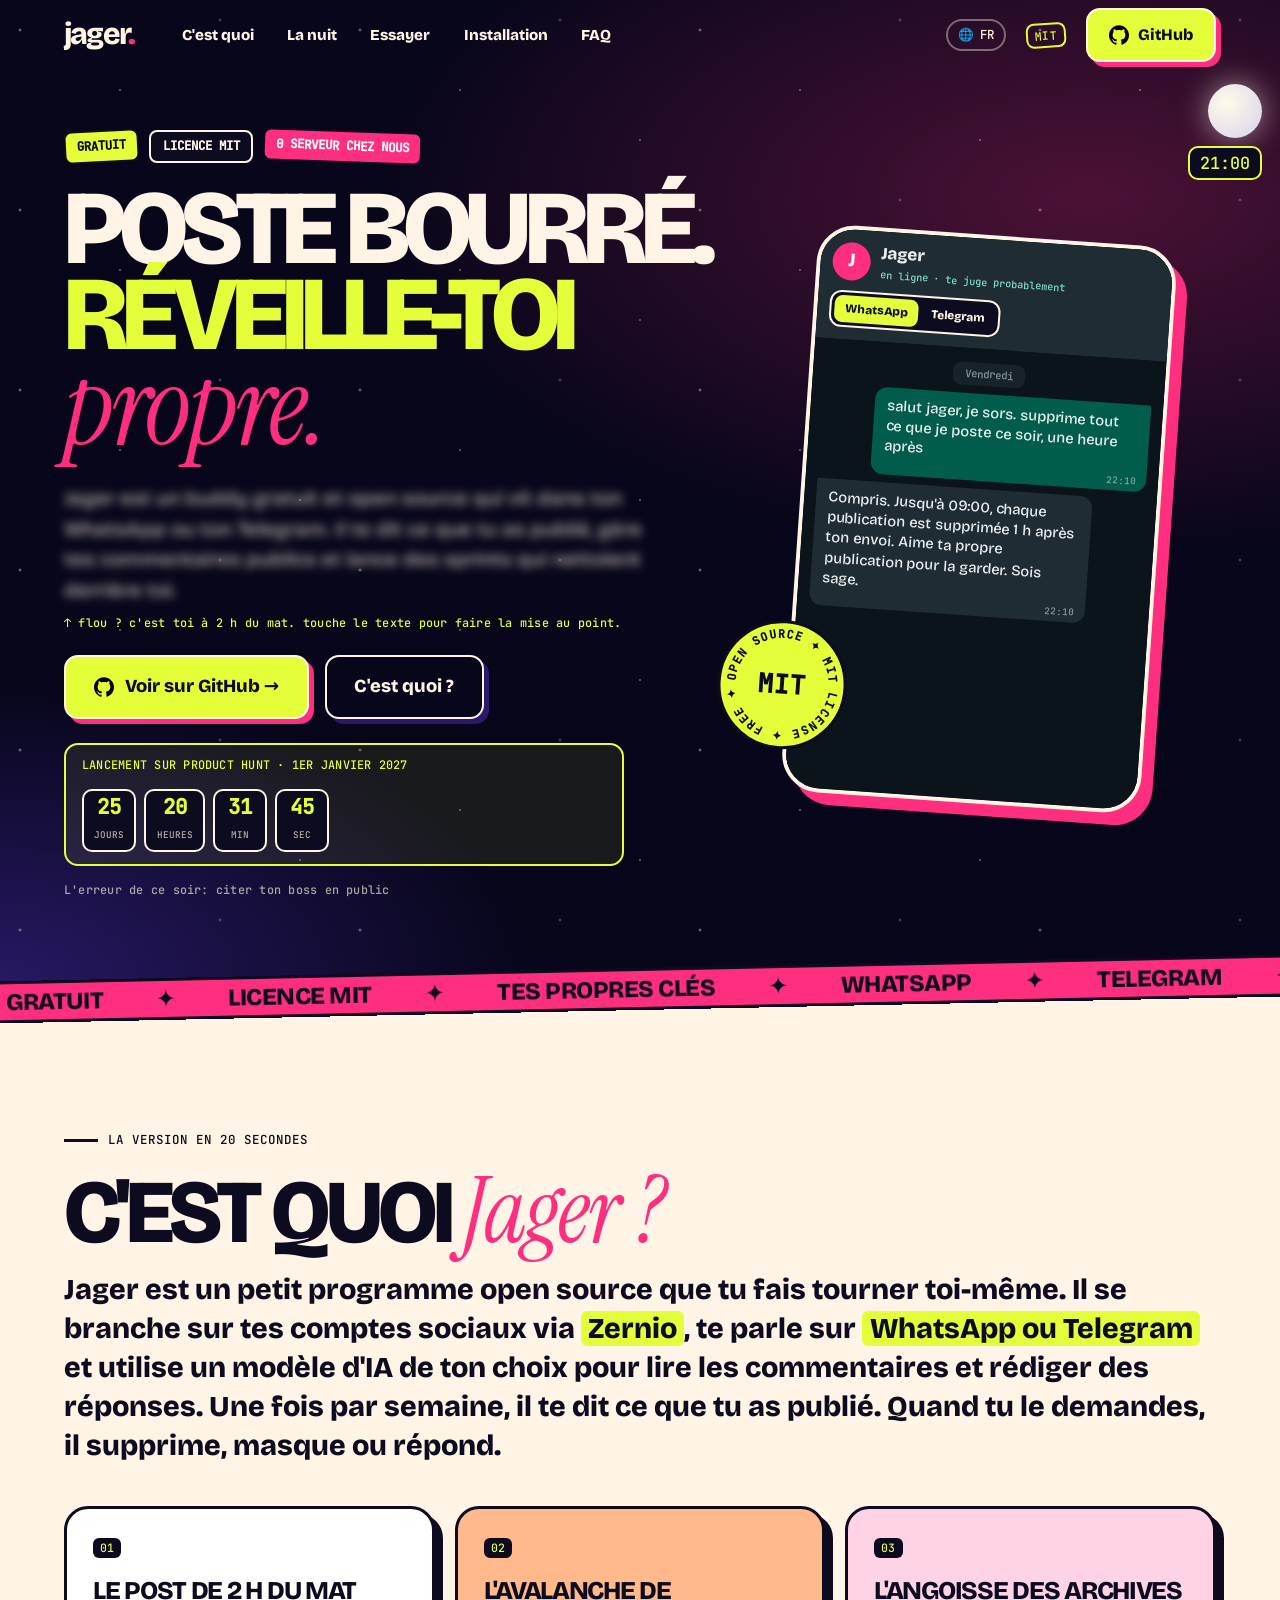
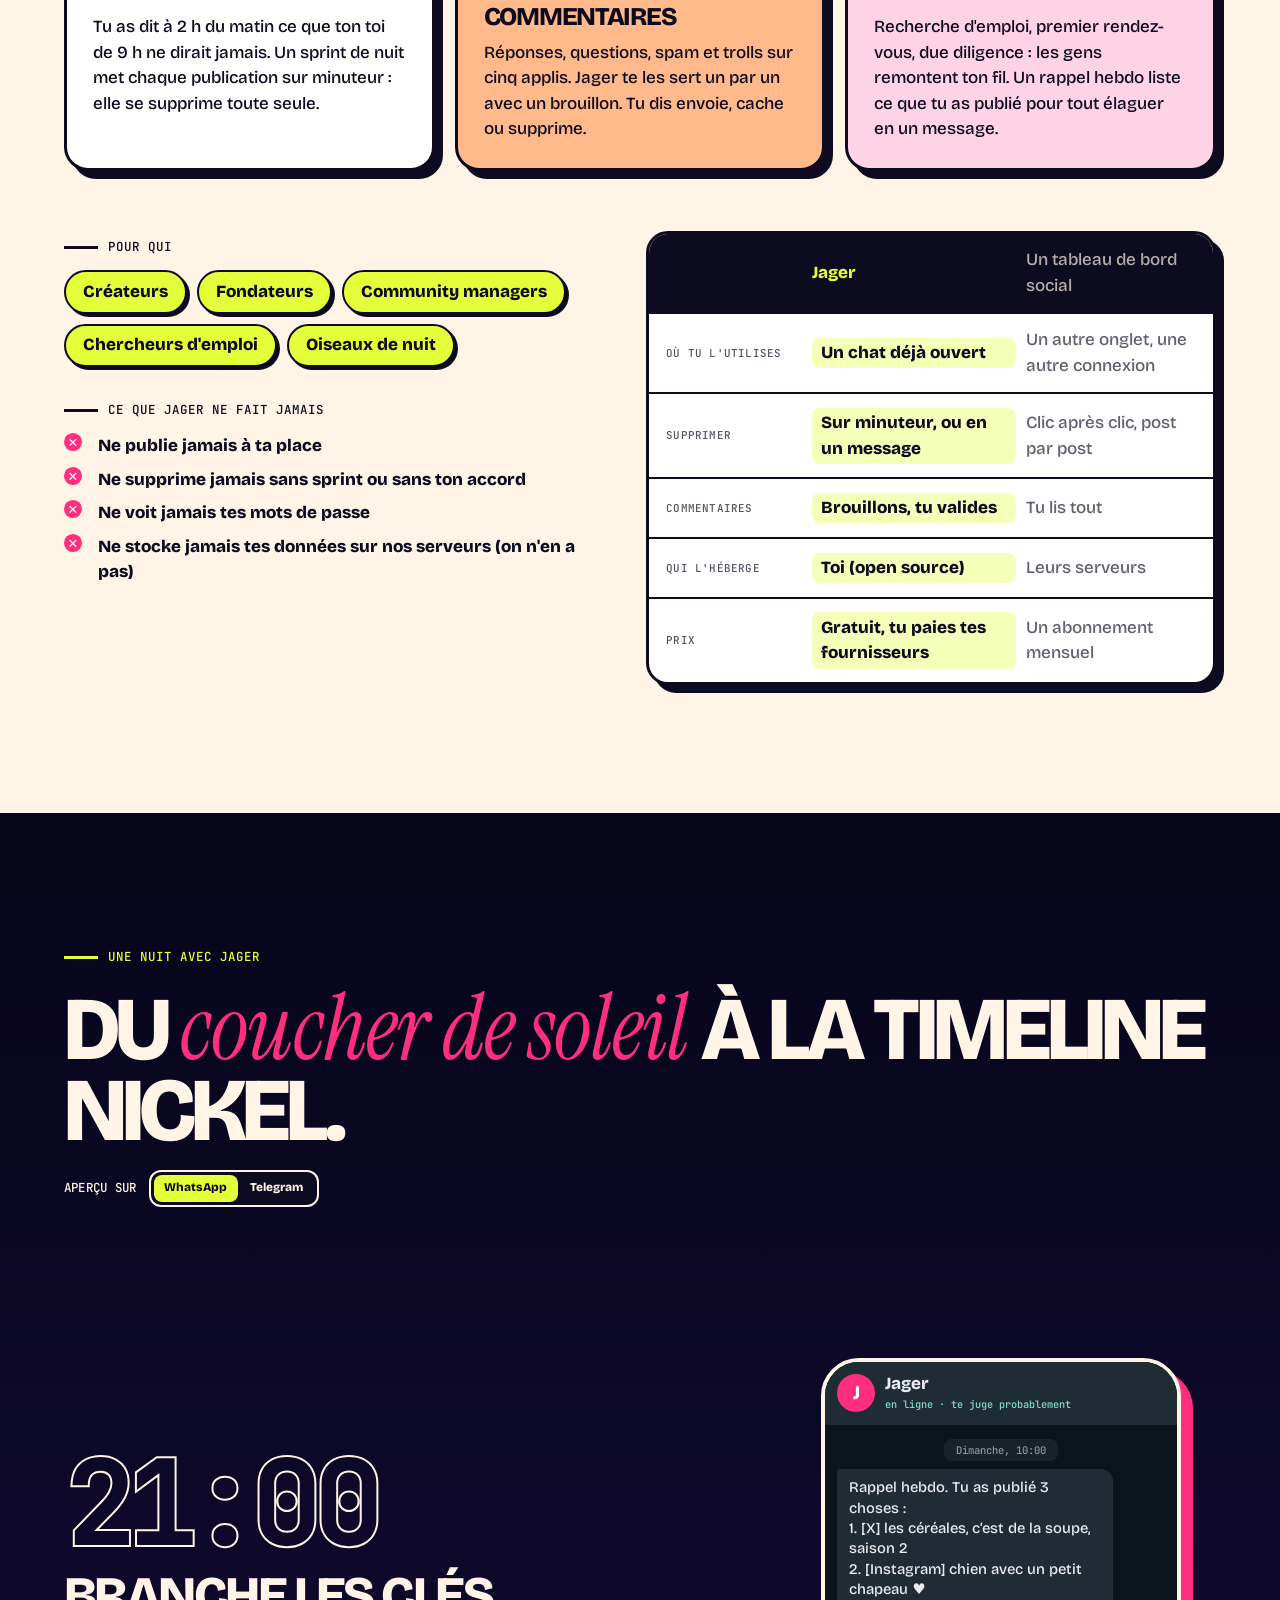
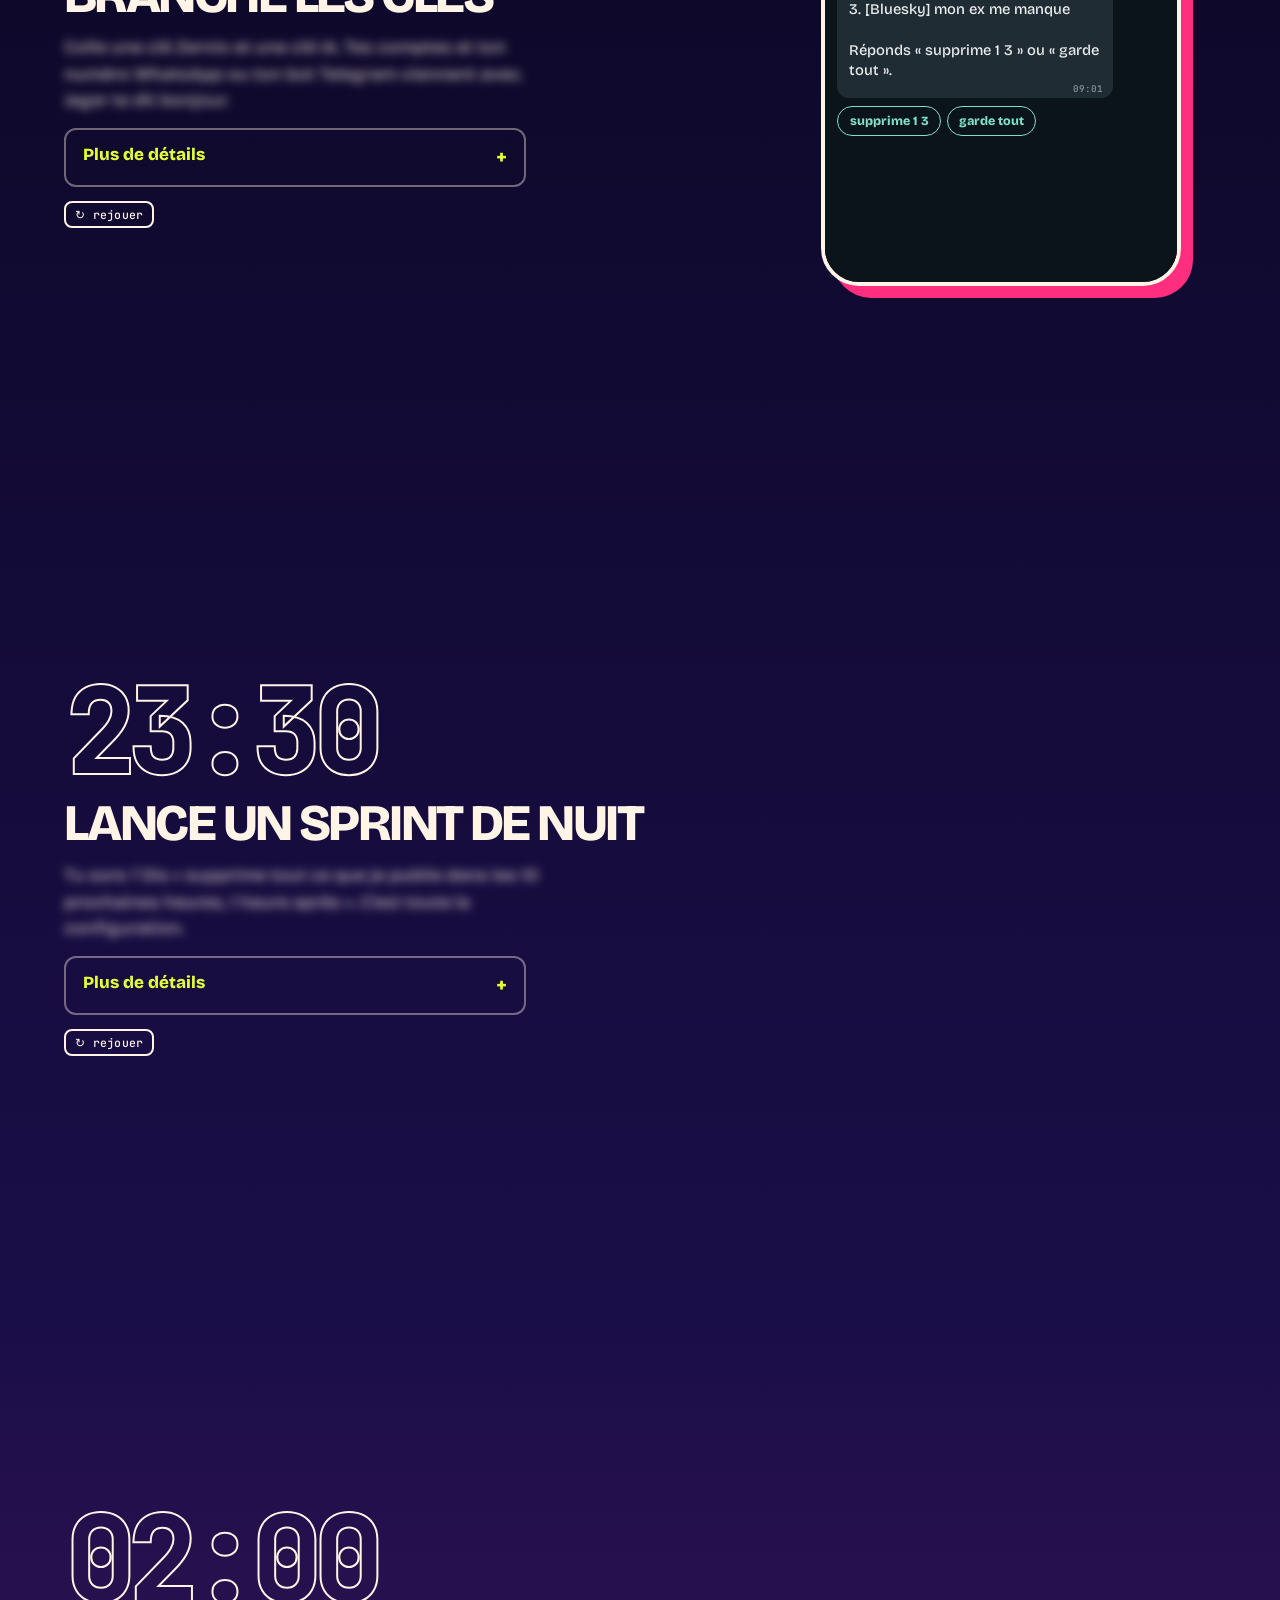
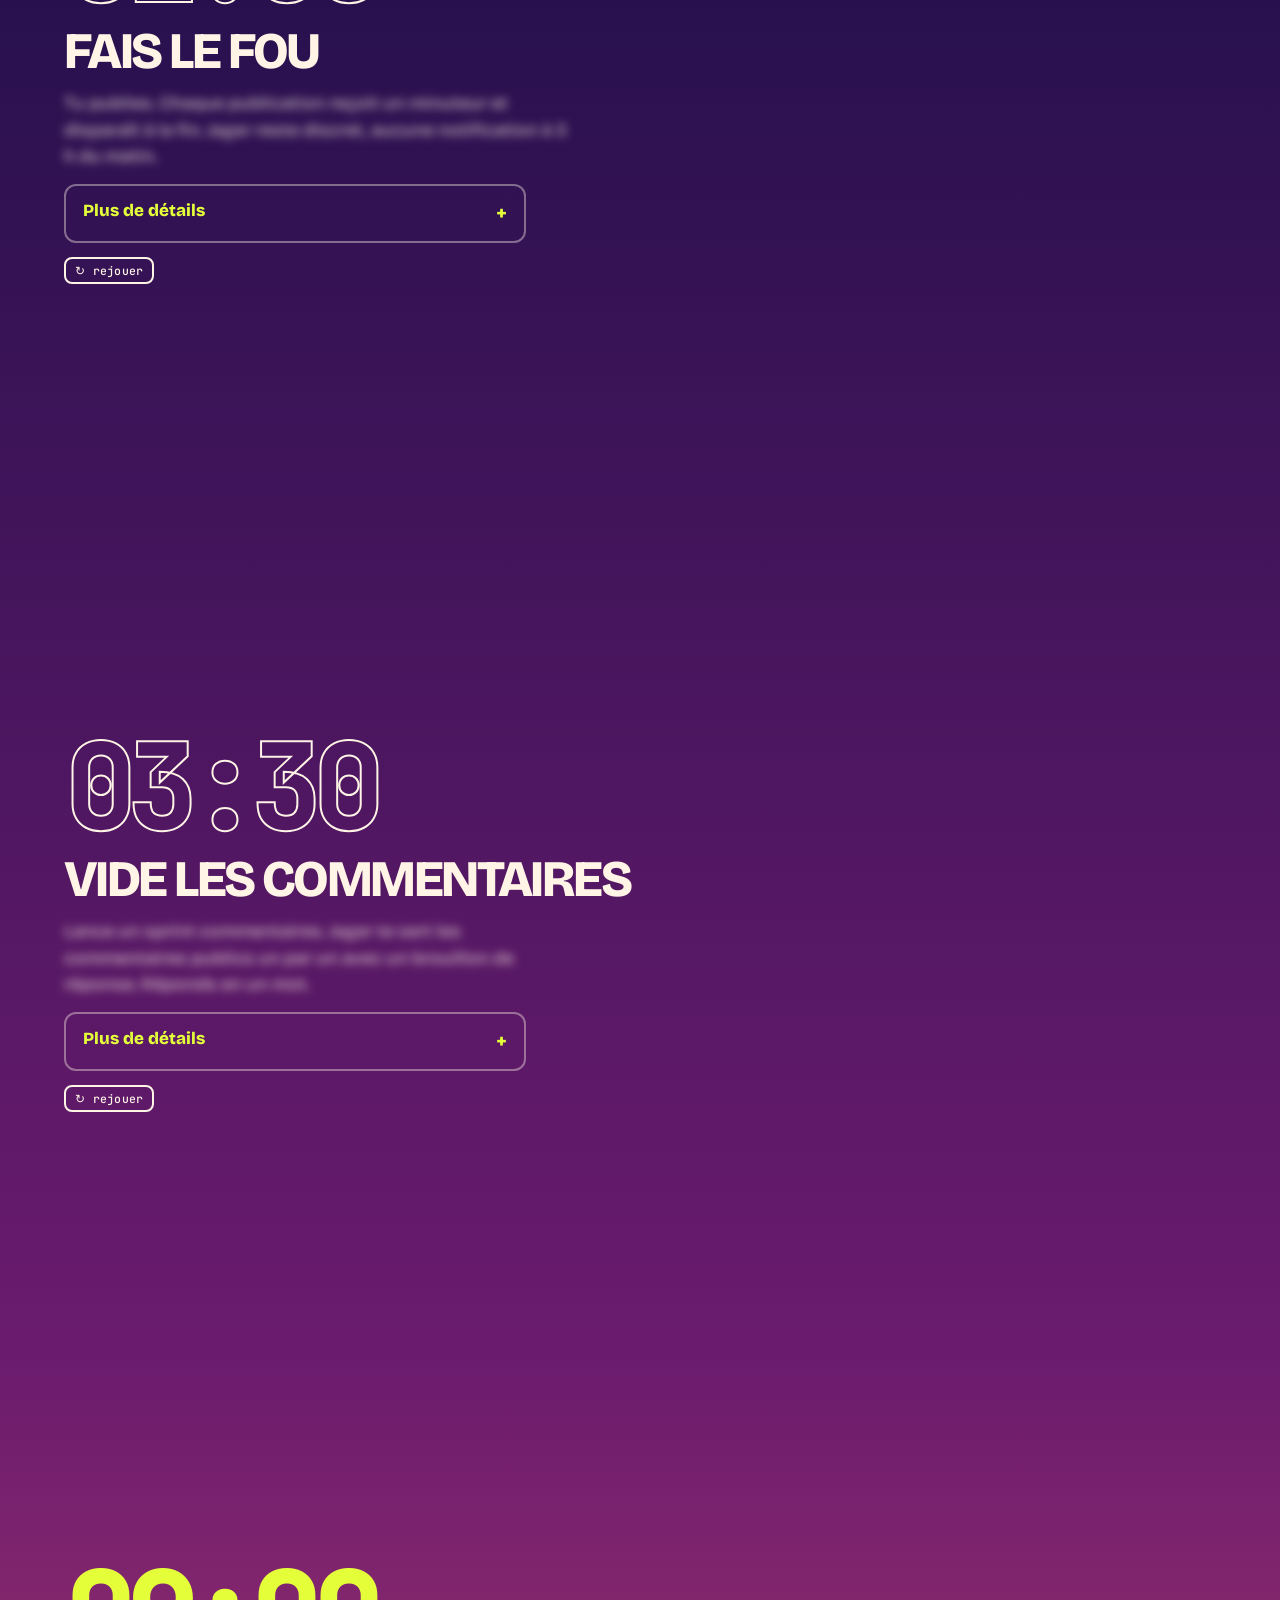
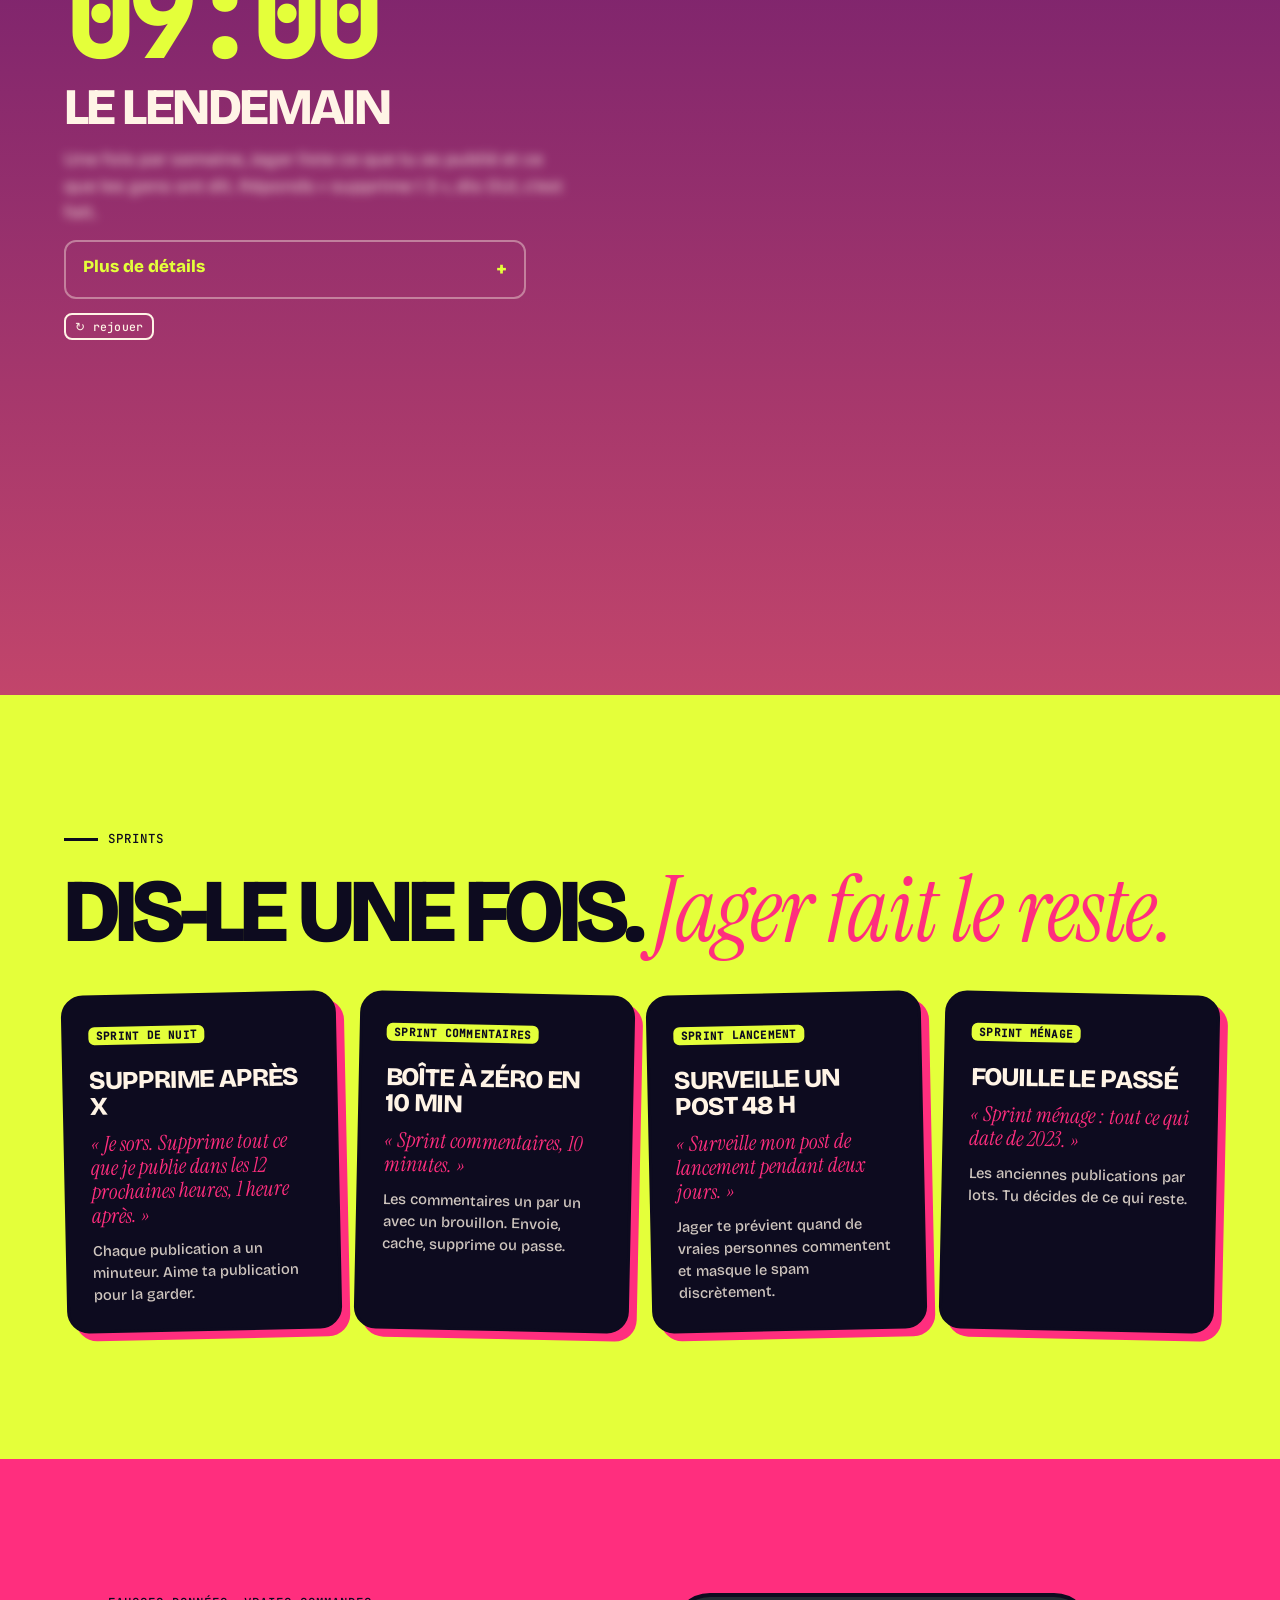
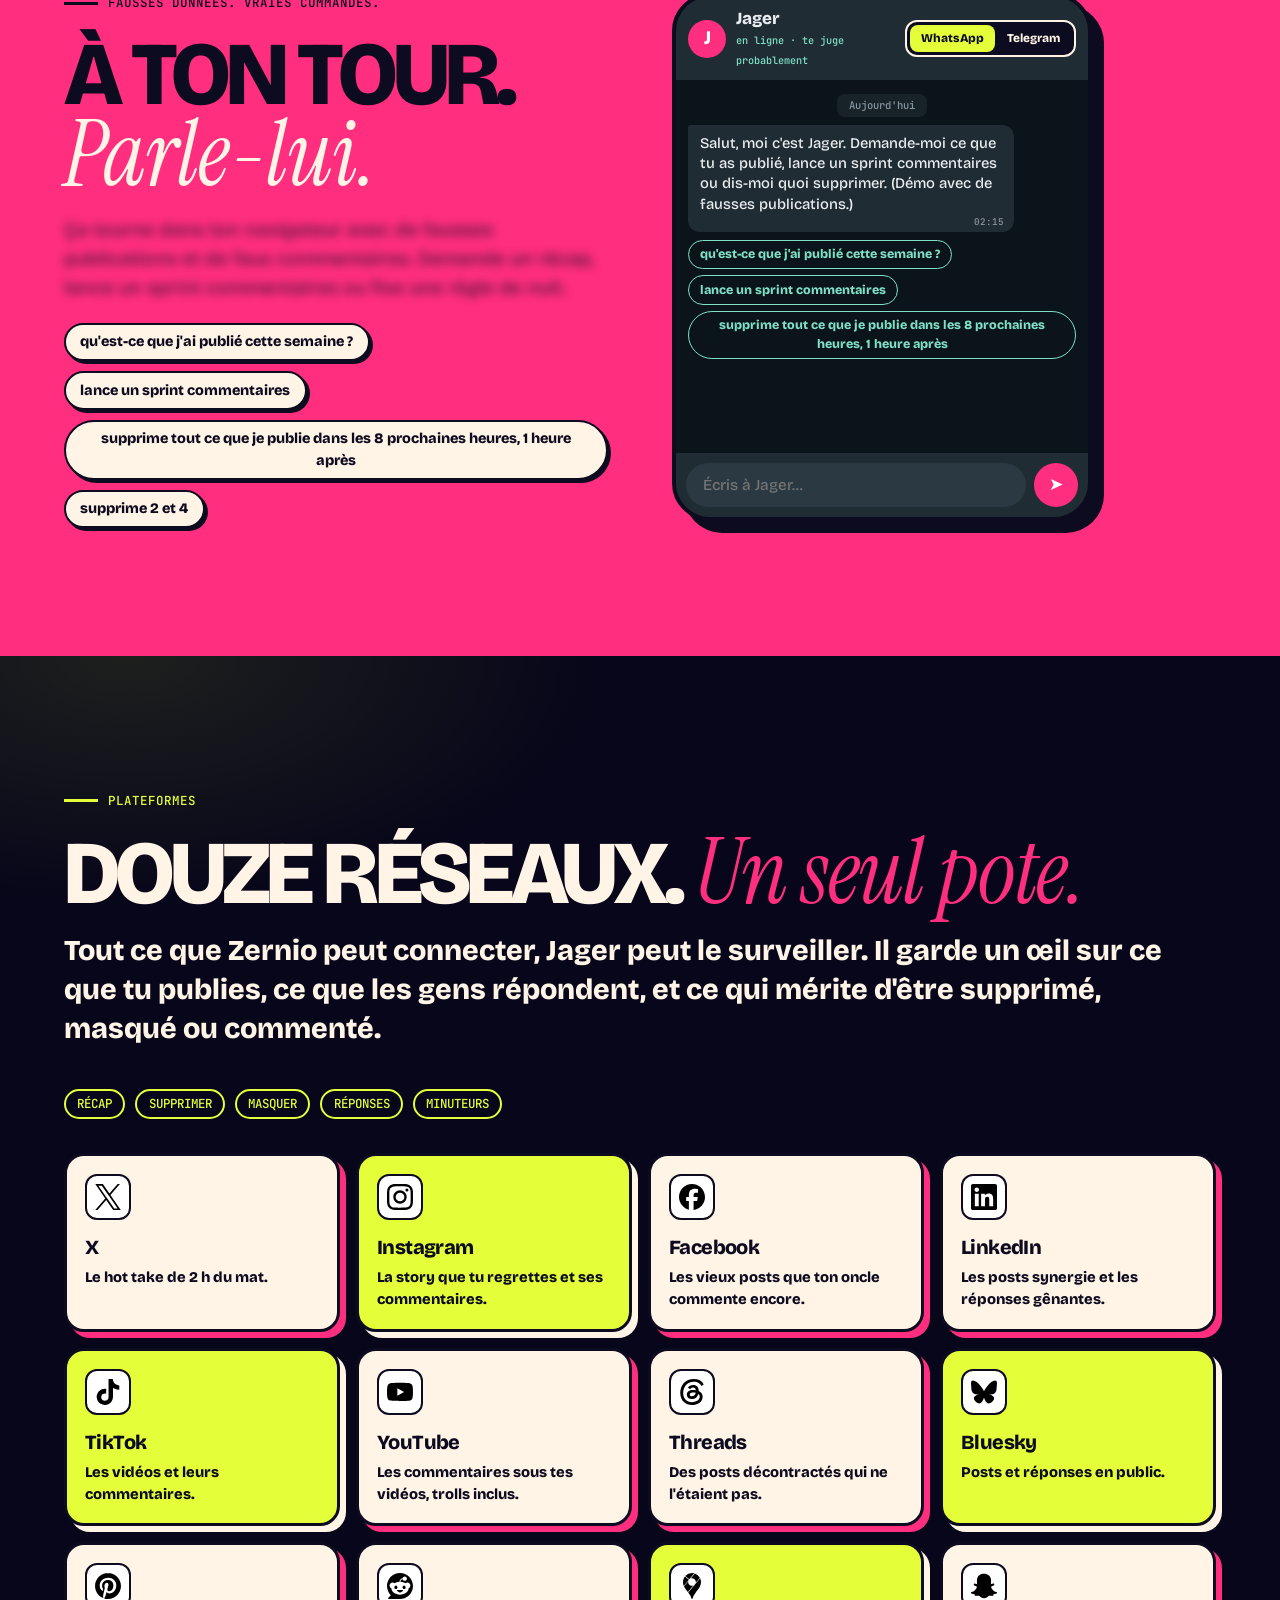
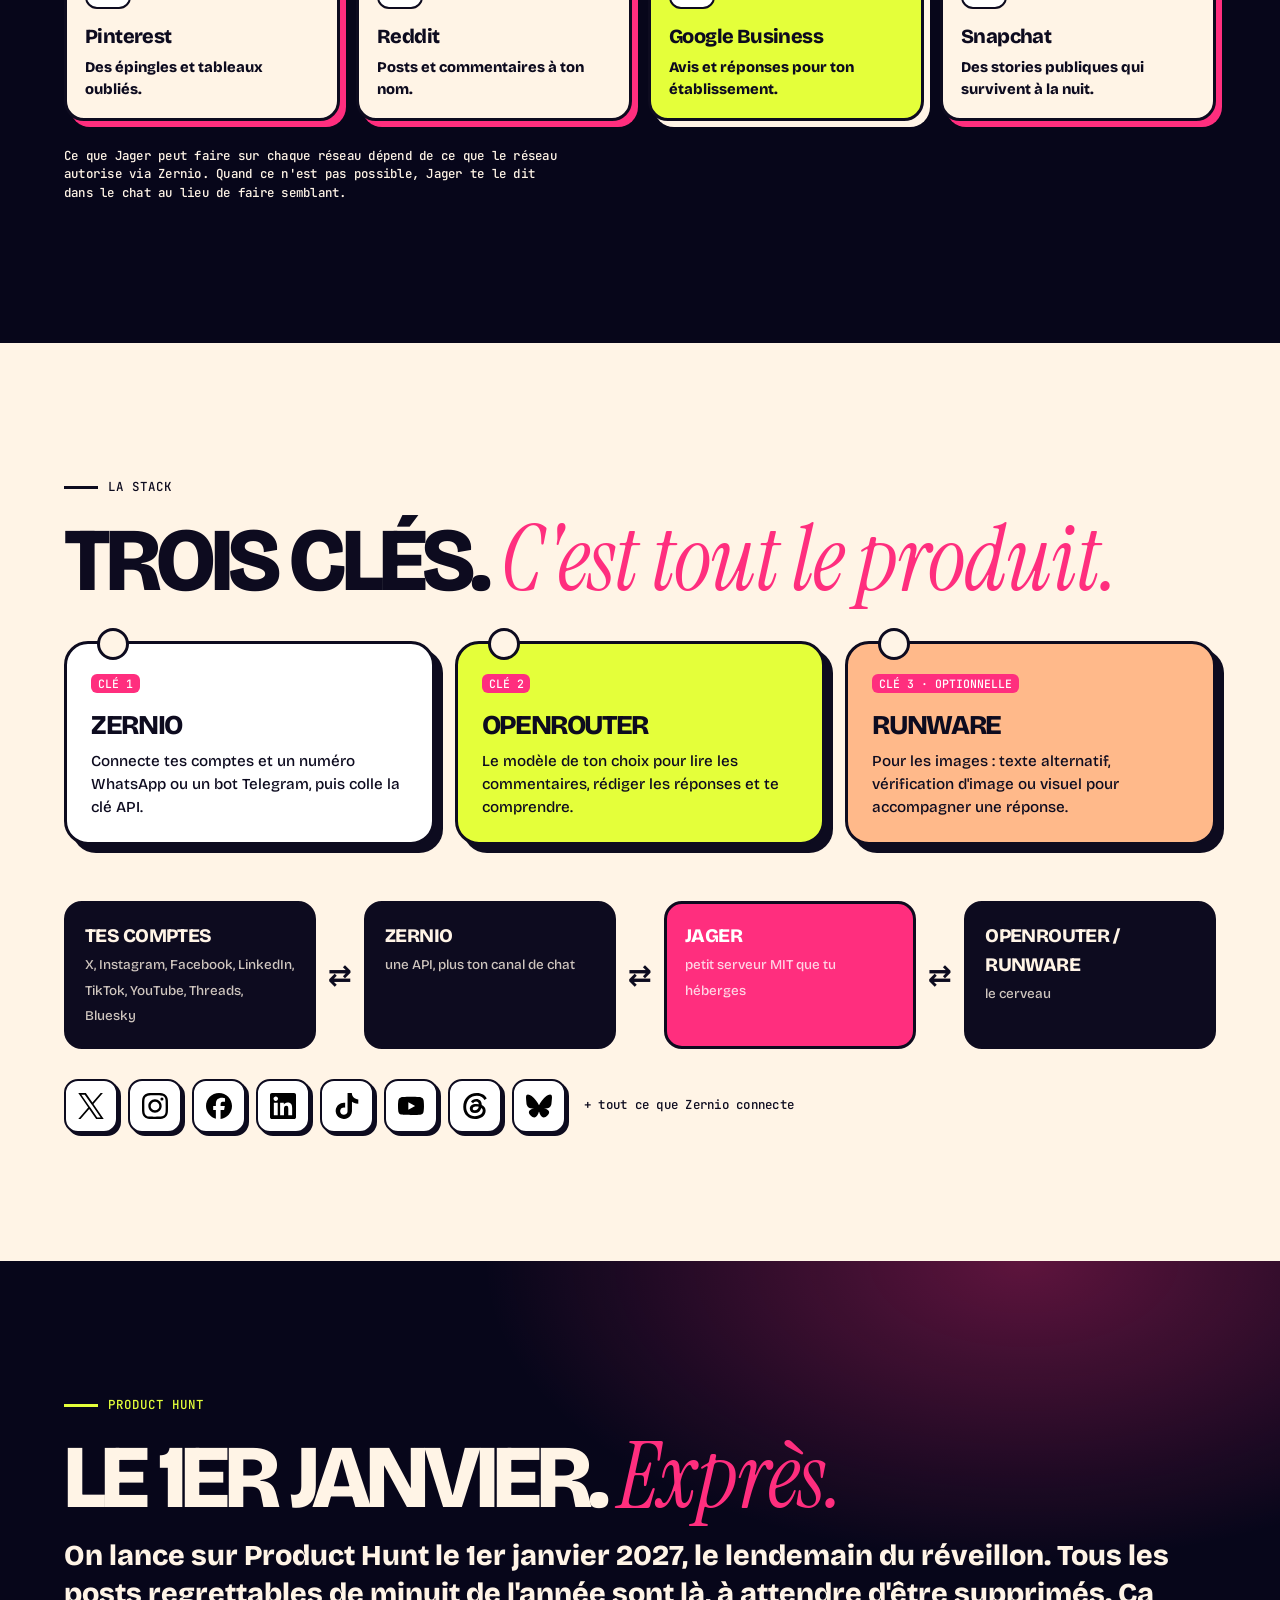
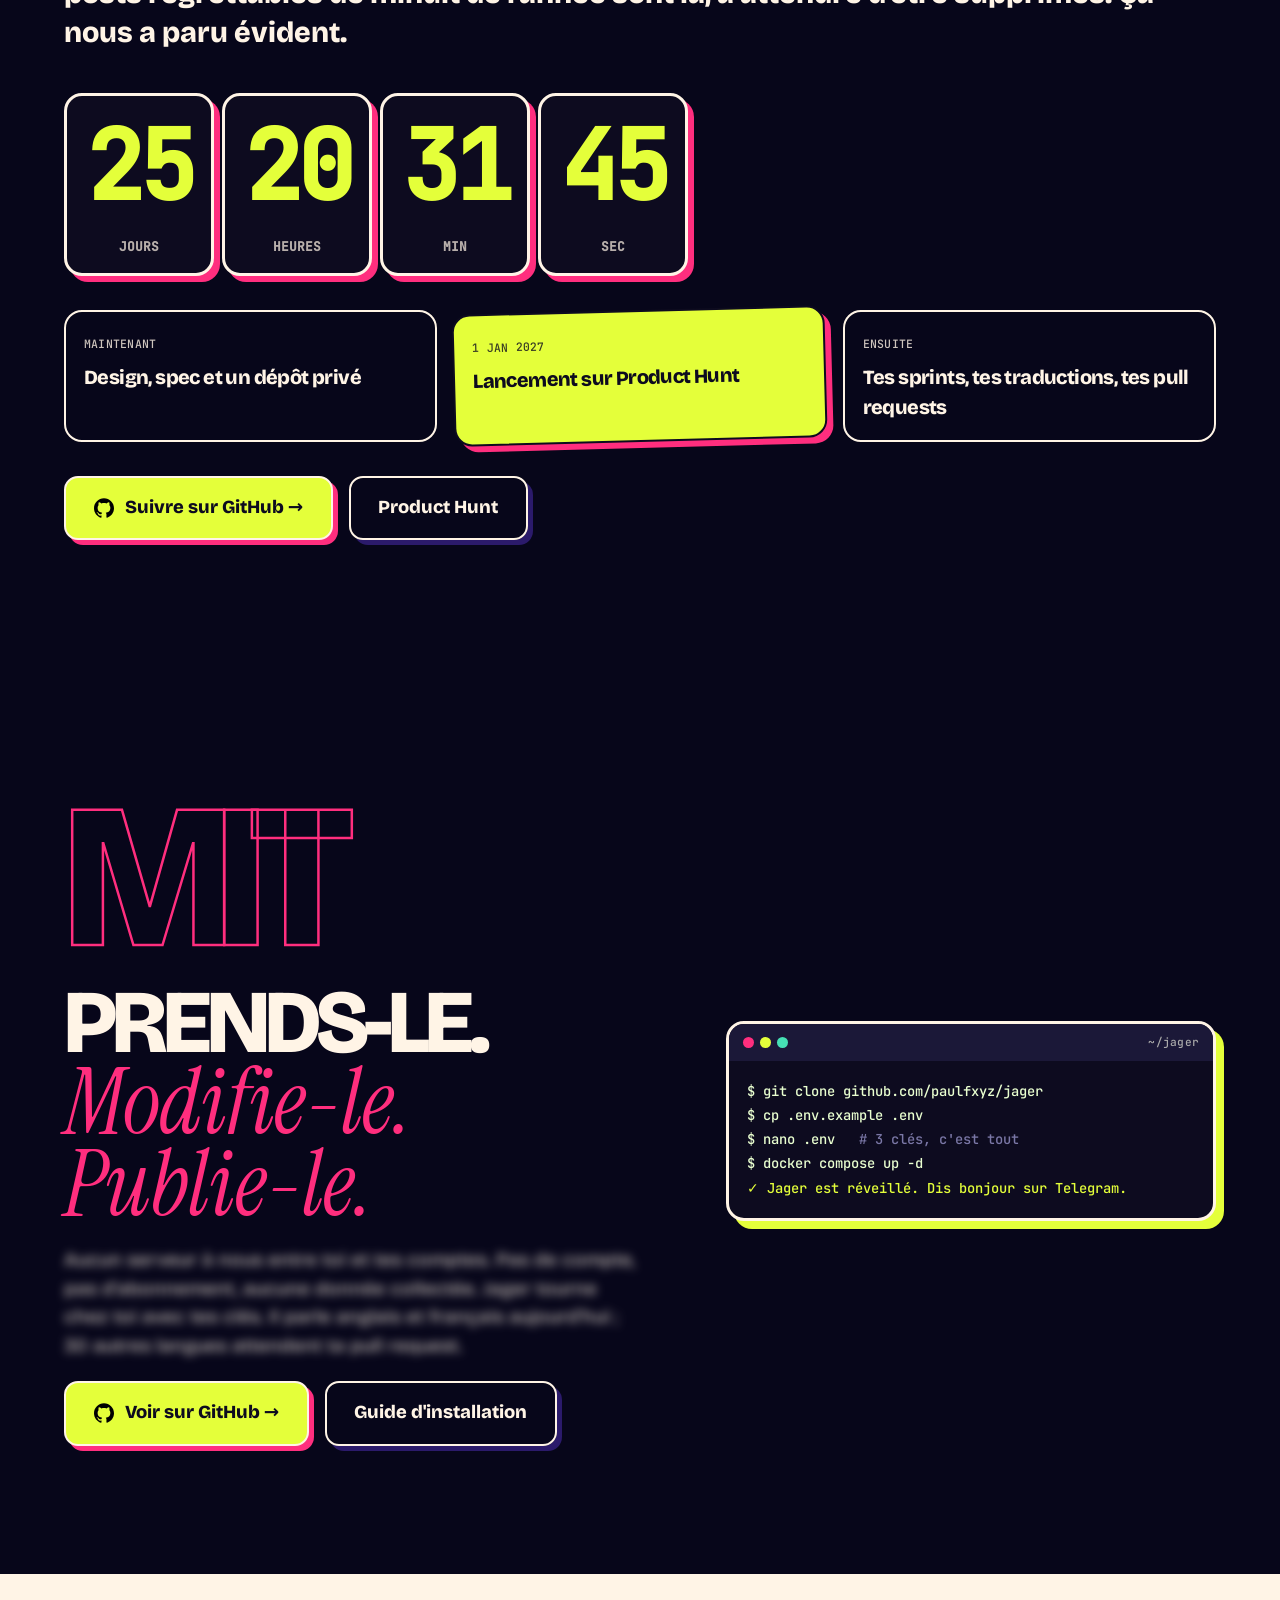
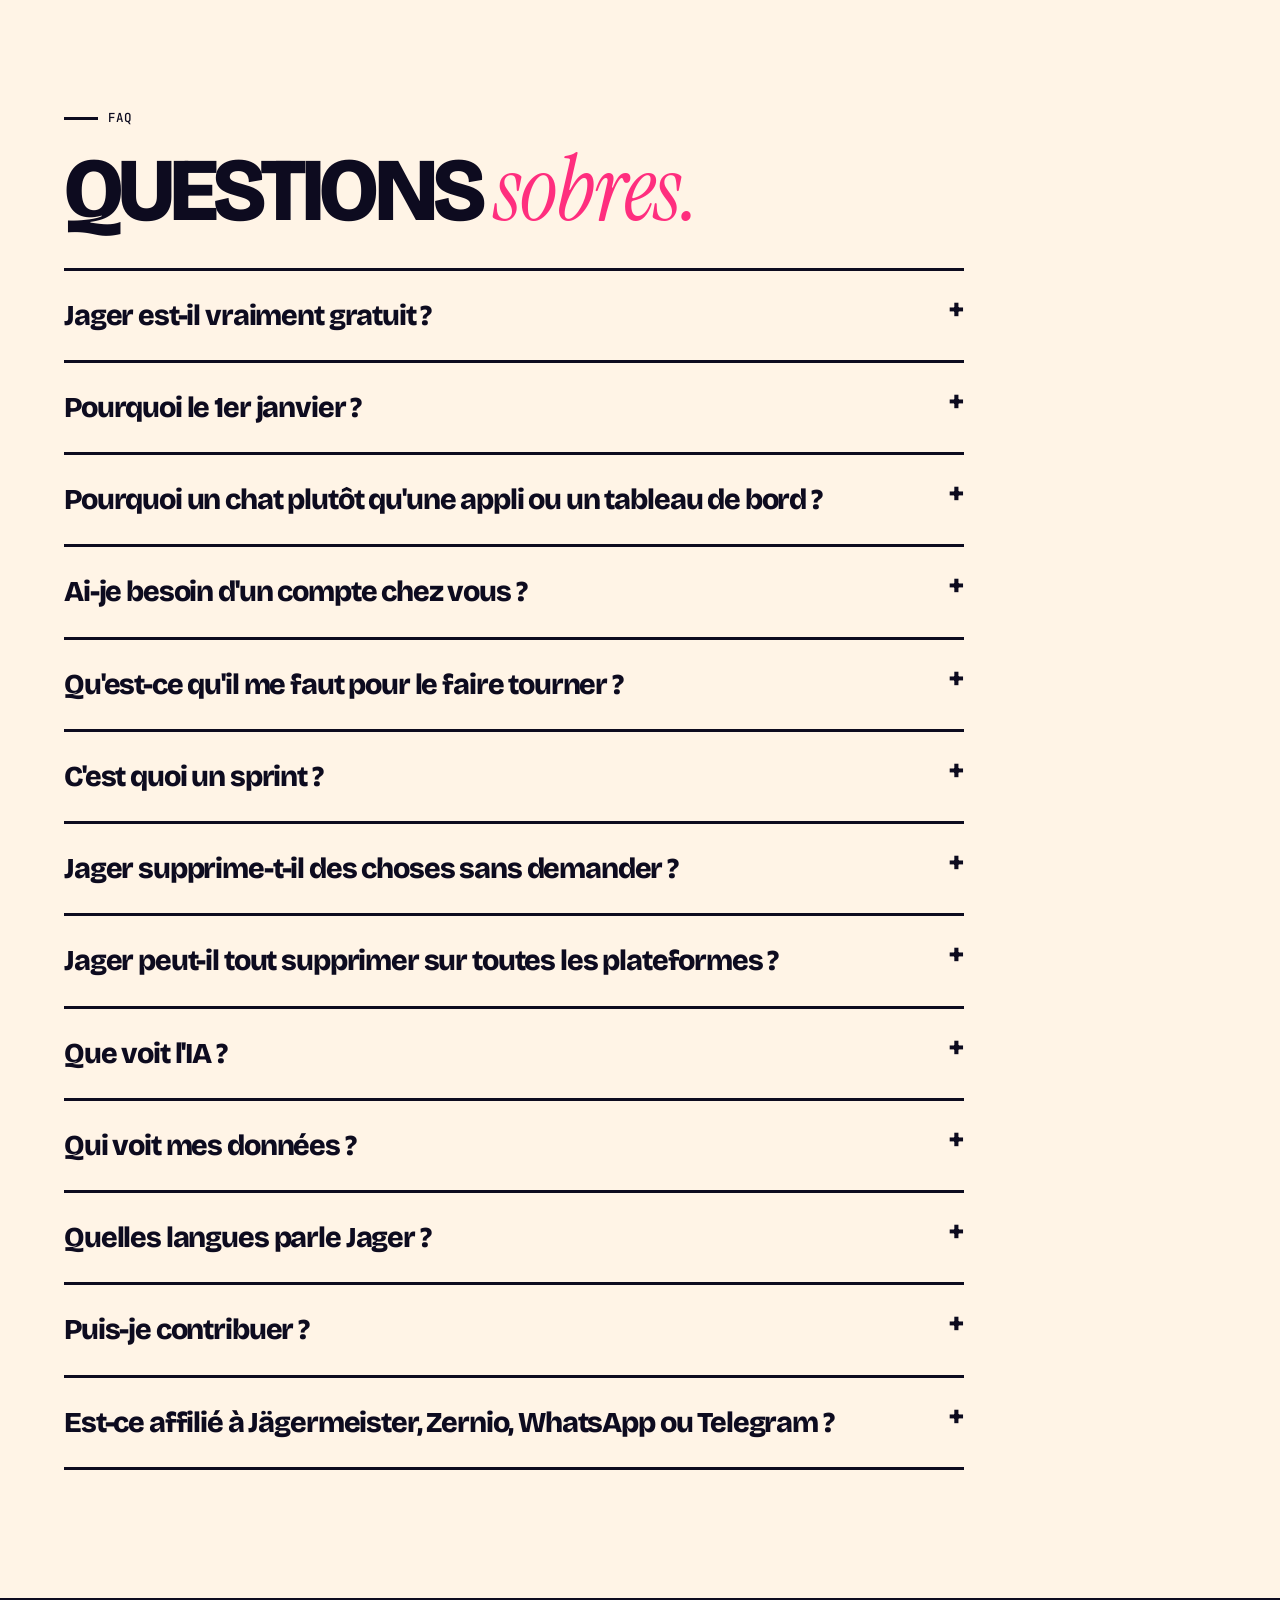
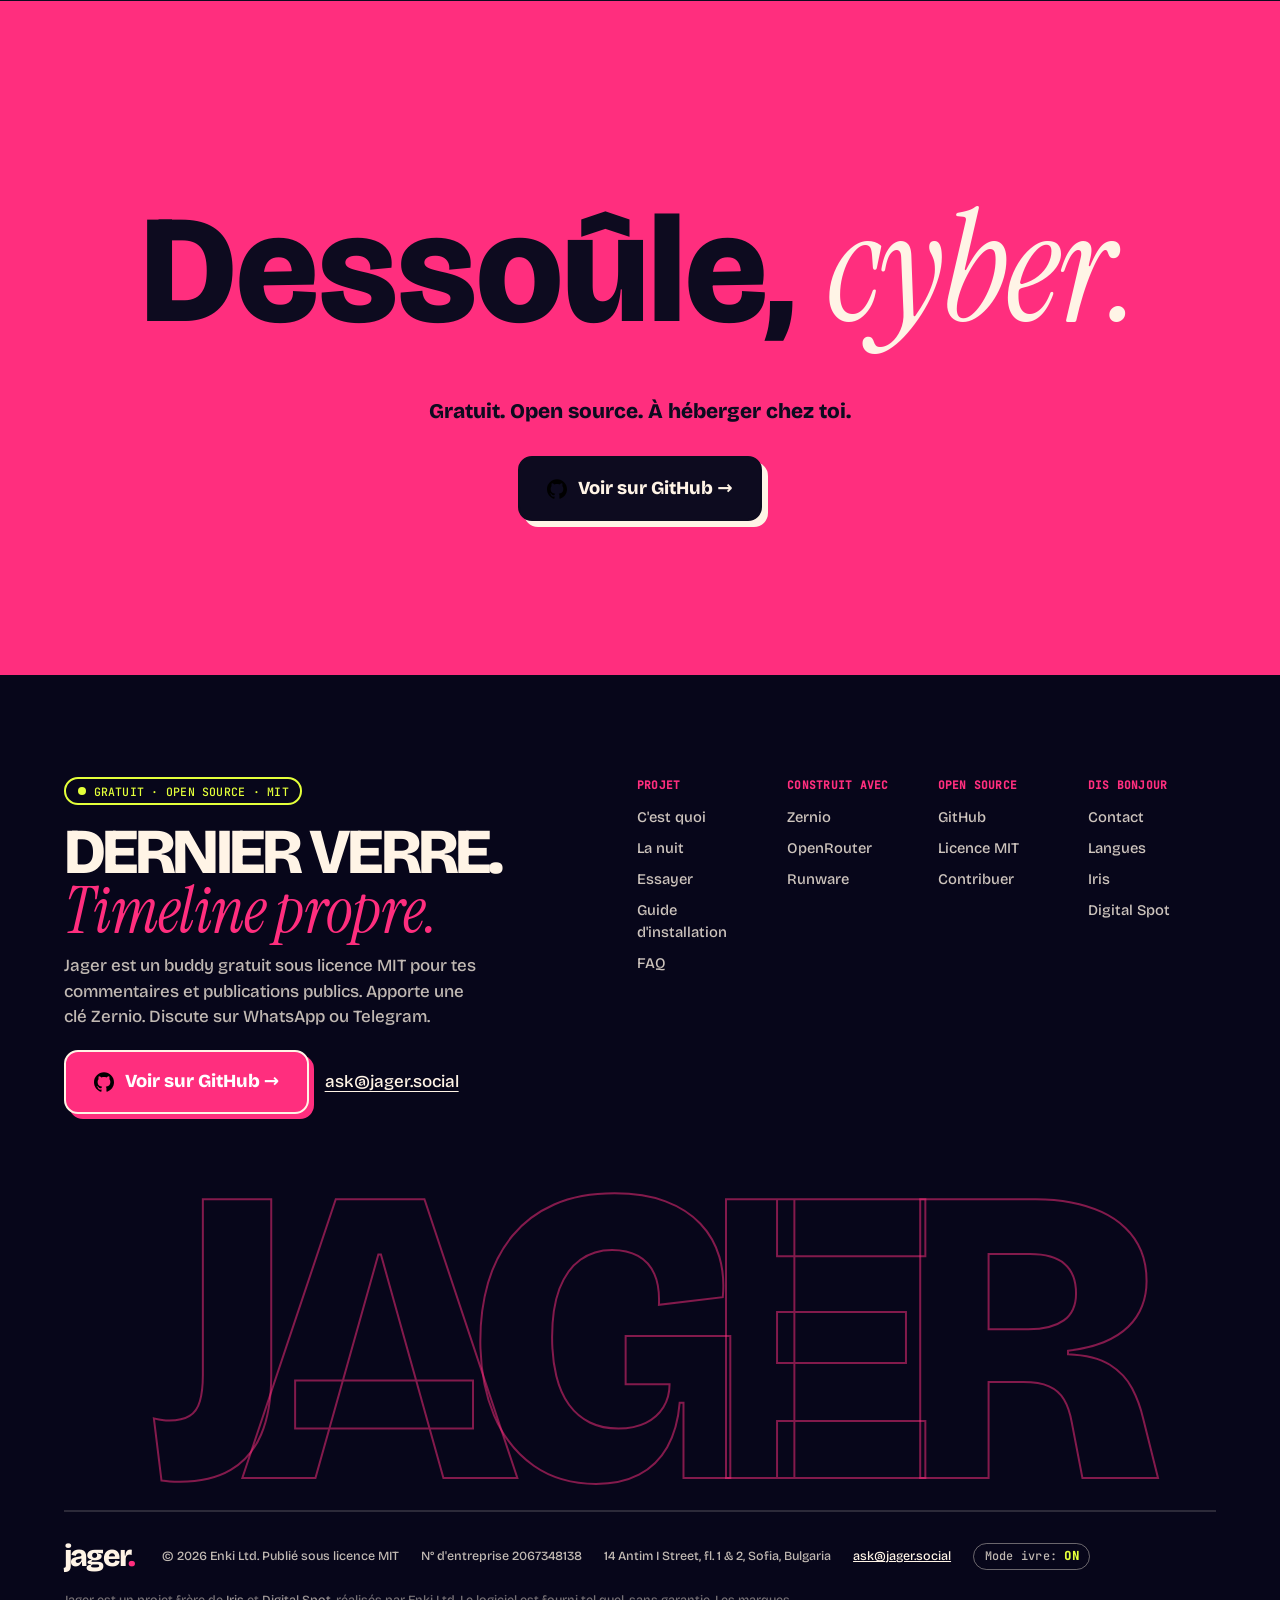
==== commit ea26d310: "Add platforms section (12 networks) Co-authored-by: Perplexity <noreply@perplexity.ai>" ====
--- a/fr/index.html
+++ b/fr/index.html
@@ -48,6 +48,13 @@
 <p class="lead rv drunk" style="font-size:1.2rem;max-width:44ch">Ça tourne dans ton navigateur avec de fausses publications et de faux commentaires. Demande un récap, lance un sprint commentaires ou fixe une règle de nuit.</p>
 <div class="chips rv" id="ideas"><button type="button">qu'est-ce que j'ai publié cette semaine ?</button><button type="button">lance un sprint commentaires</button><button type="button">supprime tout ce que je publie dans les 8 prochaines heures, 1 heure après</button><button type="button">supprime 2 et 4</button></div></div>
 <div class="rv"><div class="phone"><div class="chat" id="tryChat" data-ch="whatsapp" data-auto="0"><div class="c-top"><span class="av">J</span><div class="c-who"><b>Jager</b><small class="c-sub">en ligne · te juge probablement</small></div><div class="c-tabs" role="tablist" aria-label="Channel"><button type="button" role="tab" data-ch="whatsapp" aria-selected="true">WhatsApp</button><button type="button" role="tab" data-ch="telegram" aria-selected="false">Telegram</button></div></div><div class="c-body" aria-live="polite"></div><form class="c-form" autocomplete="off"><label class="sr" for="tryChatIn">Écris à Jager…</label><input id="tryChatIn" type="text" maxlength="160" placeholder="Écris à Jager…"><button type="submit" aria-label="Send">➤</button></form></div></div></div></div></section>
+<section class="sec plat on-dark" id="platforms"><div class="wrap"><div class="eyebrow rv" style="color:var(--acid)">Plateformes</div>
+<h2 class="rv">Douze réseaux. <span class="serif">Un seul pote.</span></h2>
+<p class="big rv" style="max-width:62ch">Tout ce que Zernio peut connecter, Jager peut le surveiller. Il garde un œil sur ce que tu publies, ce que les gens répondent, et ce qui mérite d'être supprimé, masqué ou commenté.</p>
+<div class="pw rv"><span>Récap</span><span>Supprimer</span><span>Masquer</span><span>Réponses</span><span>Minuteurs</span></div>
+<div class="pgrid"><div class="pc rv" style="--d:0.00s"><span class="pi"><img src="../assets/icons/x.svg" alt=""></span><b>X</b><p>Le hot take de 2 h du mat.</p></div><div class="pc rv" style="--d:0.04s"><span class="pi"><img src="../assets/icons/instagram.svg" alt=""></span><b>Instagram</b><p>La story que tu regrettes et ses commentaires.</p></div><div class="pc rv" style="--d:0.08s"><span class="pi"><img src="../assets/icons/facebook.svg" alt=""></span><b>Facebook</b><p>Les vieux posts que ton oncle commente encore.</p></div><div class="pc rv" style="--d:0.12s"><span class="pi"><img src="../assets/icons/linkedin.svg" alt=""></span><b>LinkedIn</b><p>Les posts synergie et les réponses gênantes.</p></div><div class="pc rv" style="--d:0.16s"><span class="pi"><img src="../assets/icons/tiktok.svg" alt=""></span><b>TikTok</b><p>Les vidéos et leurs commentaires.</p></div><div class="pc rv" style="--d:0.20s"><span class="pi"><img src="../assets/icons/youtube.svg" alt=""></span><b>YouTube</b><p>Les commentaires sous tes vidéos, trolls inclus.</p></div><div class="pc rv" style="--d:0.24s"><span class="pi"><img src="../assets/icons/threads.svg" alt=""></span><b>Threads</b><p>Des posts décontractés qui ne l'étaient pas.</p></div><div class="pc rv" style="--d:0.28s"><span class="pi"><img src="../assets/icons/bluesky.svg" alt=""></span><b>Bluesky</b><p>Posts et réponses en public.</p></div><div class="pc rv" style="--d:0.32s"><span class="pi"><img src="../assets/icons/pinterest.svg" alt=""></span><b>Pinterest</b><p>Des épingles et tableaux oubliés.</p></div><div class="pc rv" style="--d:0.36s"><span class="pi"><img src="../assets/icons/reddit.svg" alt=""></span><b>Reddit</b><p>Posts et commentaires à ton nom.</p></div><div class="pc rv" style="--d:0.40s"><span class="pi"><img src="../assets/icons/googlemaps.svg" alt=""></span><b>Google Business</b><p>Avis et réponses pour ton établissement.</p></div><div class="pc rv" style="--d:0.44s"><span class="pi"><img src="../assets/icons/snapchat.svg" alt=""></span><b>Snapchat</b><p>Des stories publiques qui survivent à la nuit.</p></div></div>
+<p class="pnote mono rv">Ce que Jager peut faire sur chaque réseau dépend de ce que le réseau autorise via Zernio. Quand ce n'est pas possible, Jager te le dit dans le chat au lieu de faire semblant.</p>
+</div></section>
 <section class="sec cream" id="stack"><div class="wrap"><div class="eyebrow rv">La stack</div><h2 class="rv">Trois clés. <span class="serif">C'est tout le produit.</span></h2>
 <div class="keys"><div class="key rv"><span class="no">clé 1</span><b>Zernio</b><p>Connecte tes comptes et un numéro WhatsApp ou un bot Telegram, puis colle la clé API.</p></div>
 <div class="key rv" style="--d:.06s"><span class="no">clé 2</span><b>OpenRouter</b><p>Le modèle de ton choix pour lire les commentaires, rédiger les réponses et te comprendre.</p></div>
--- a/night.css
+++ b/night.css
@@ -322,3 +322,17 @@
 .lang-list{width:250px;max-height:340px}.lang-list li{display:block}.lang-list a,.lang-list button{font-size:.95rem;color:var(--ink)}
 @media (max-width:980px){.lang{position:static}.lang-list{position:fixed;left:14px;right:14px;top:72px;width:auto;max-height:70vh}}
 .cd.big b{background:none;padding:0;border-radius:0;color:var(--acid)}
+/* platforms */
+.plat{background:radial-gradient(800px 420px at 10% 0,rgba(228,255,58,.10),transparent 60%),var(--night)}
+.pw{display:flex;flex-wrap:wrap;gap:10px;margin:0 0 34px}
+.pw span{border:2px solid var(--acid);color:var(--acid);border-radius:99px;padding:.3em .9em;font-family:var(--f-m);font-size:.78rem;text-transform:uppercase}
+.pgrid{display:grid;grid-template-columns:repeat(4,1fr);gap:16px}
+.pc{background:var(--cream);color:var(--ink);border:3px solid var(--ink);border-radius:20px;padding:18px;box-shadow:6px 6px 0 var(--pink);transition:transform .2s}
+.pc:nth-child(3n+2){background:var(--acid);box-shadow:6px 6px 0 var(--cream)}
+.pc:hover{transform:translate(-3px,-3px) rotate(-1deg)}
+.pc .pi{display:grid;place-items:center;width:46px;height:46px;border:2.5px solid var(--ink);border-radius:12px;background:#fff;margin-bottom:12px}
+.pc .pi img{width:26px;height:26px}
+.pc b{display:block;font-size:1.25rem;letter-spacing:-.03em}.pc p{margin:.3em 0 0;font-size:.92rem;font-weight:600}
+.pnote{margin-top:26px;font-size:.78rem;opacity:.75;max-width:72ch}
+@media (max-width:1000px){.pgrid{grid-template-columns:repeat(3,1fr)}}
+@media (max-width:700px){.pgrid{grid-template-columns:repeat(2,1fr);gap:12px}.pc{padding:14px}}
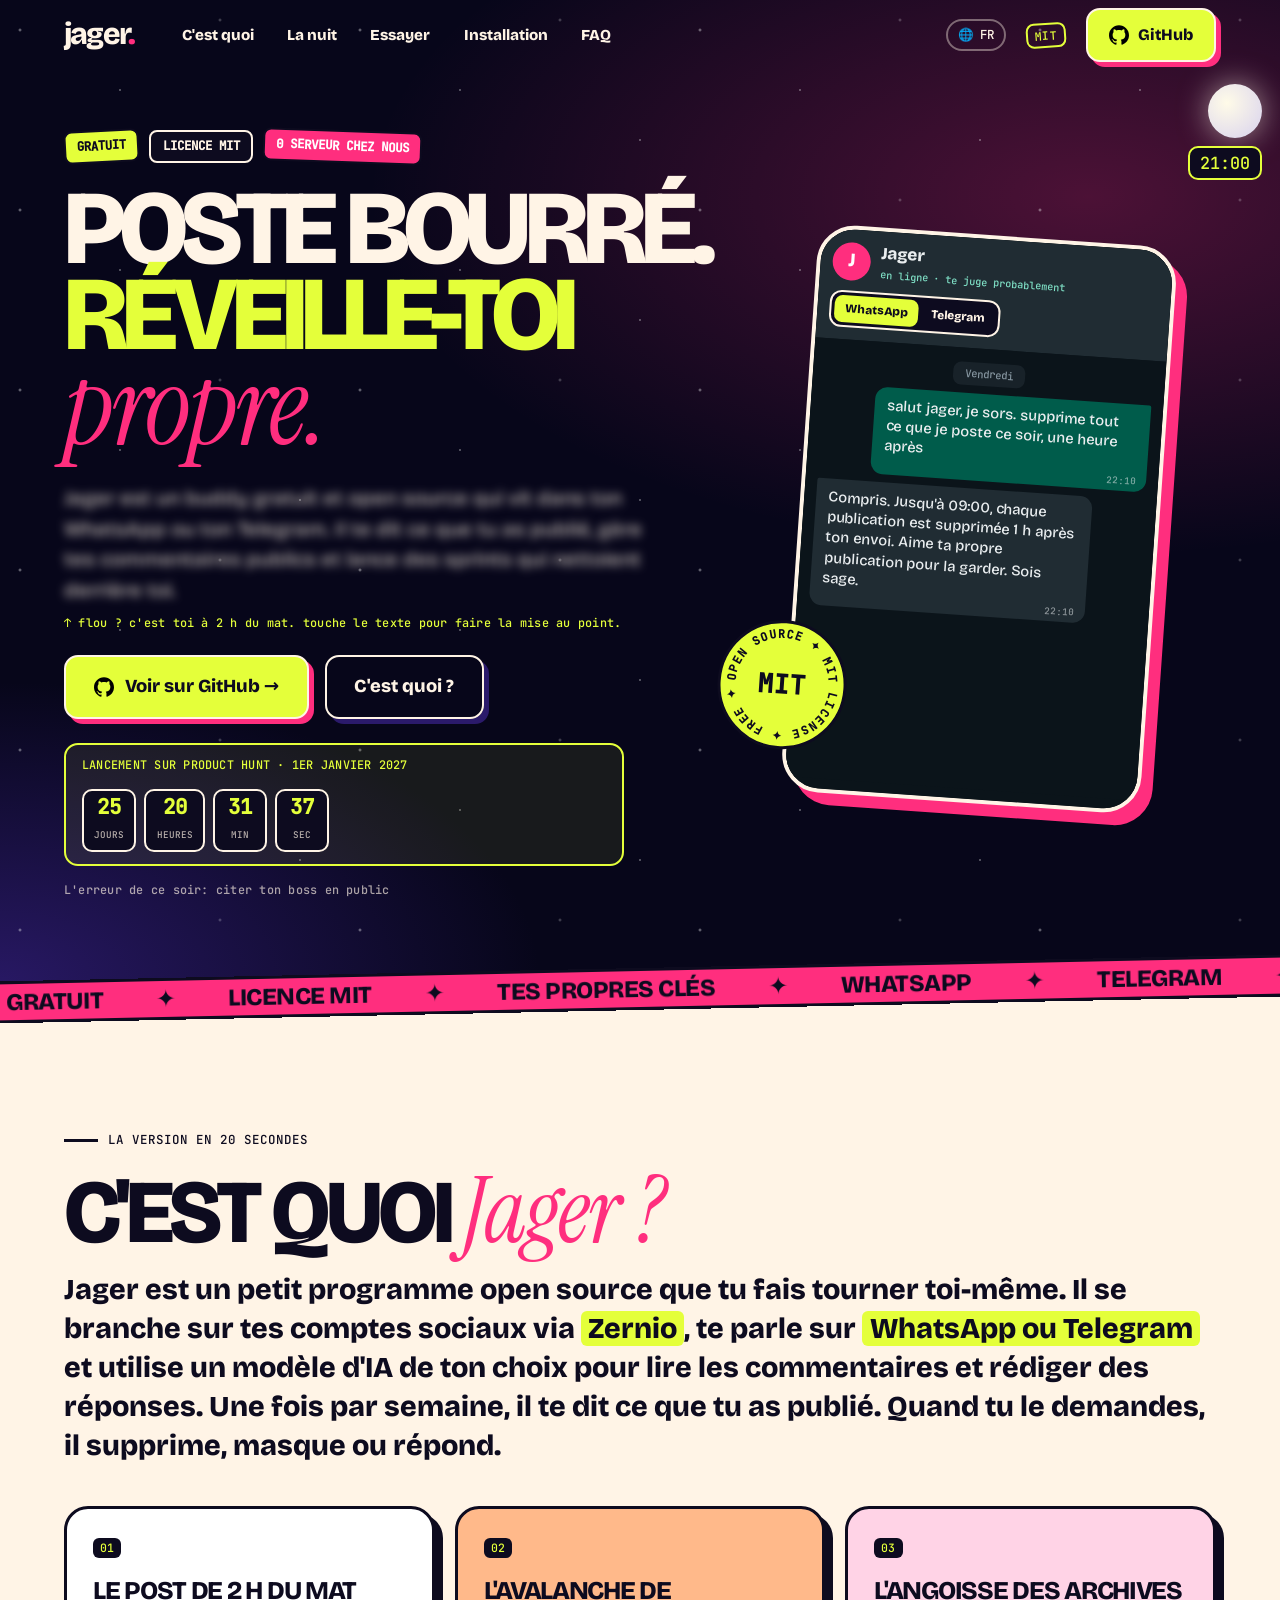
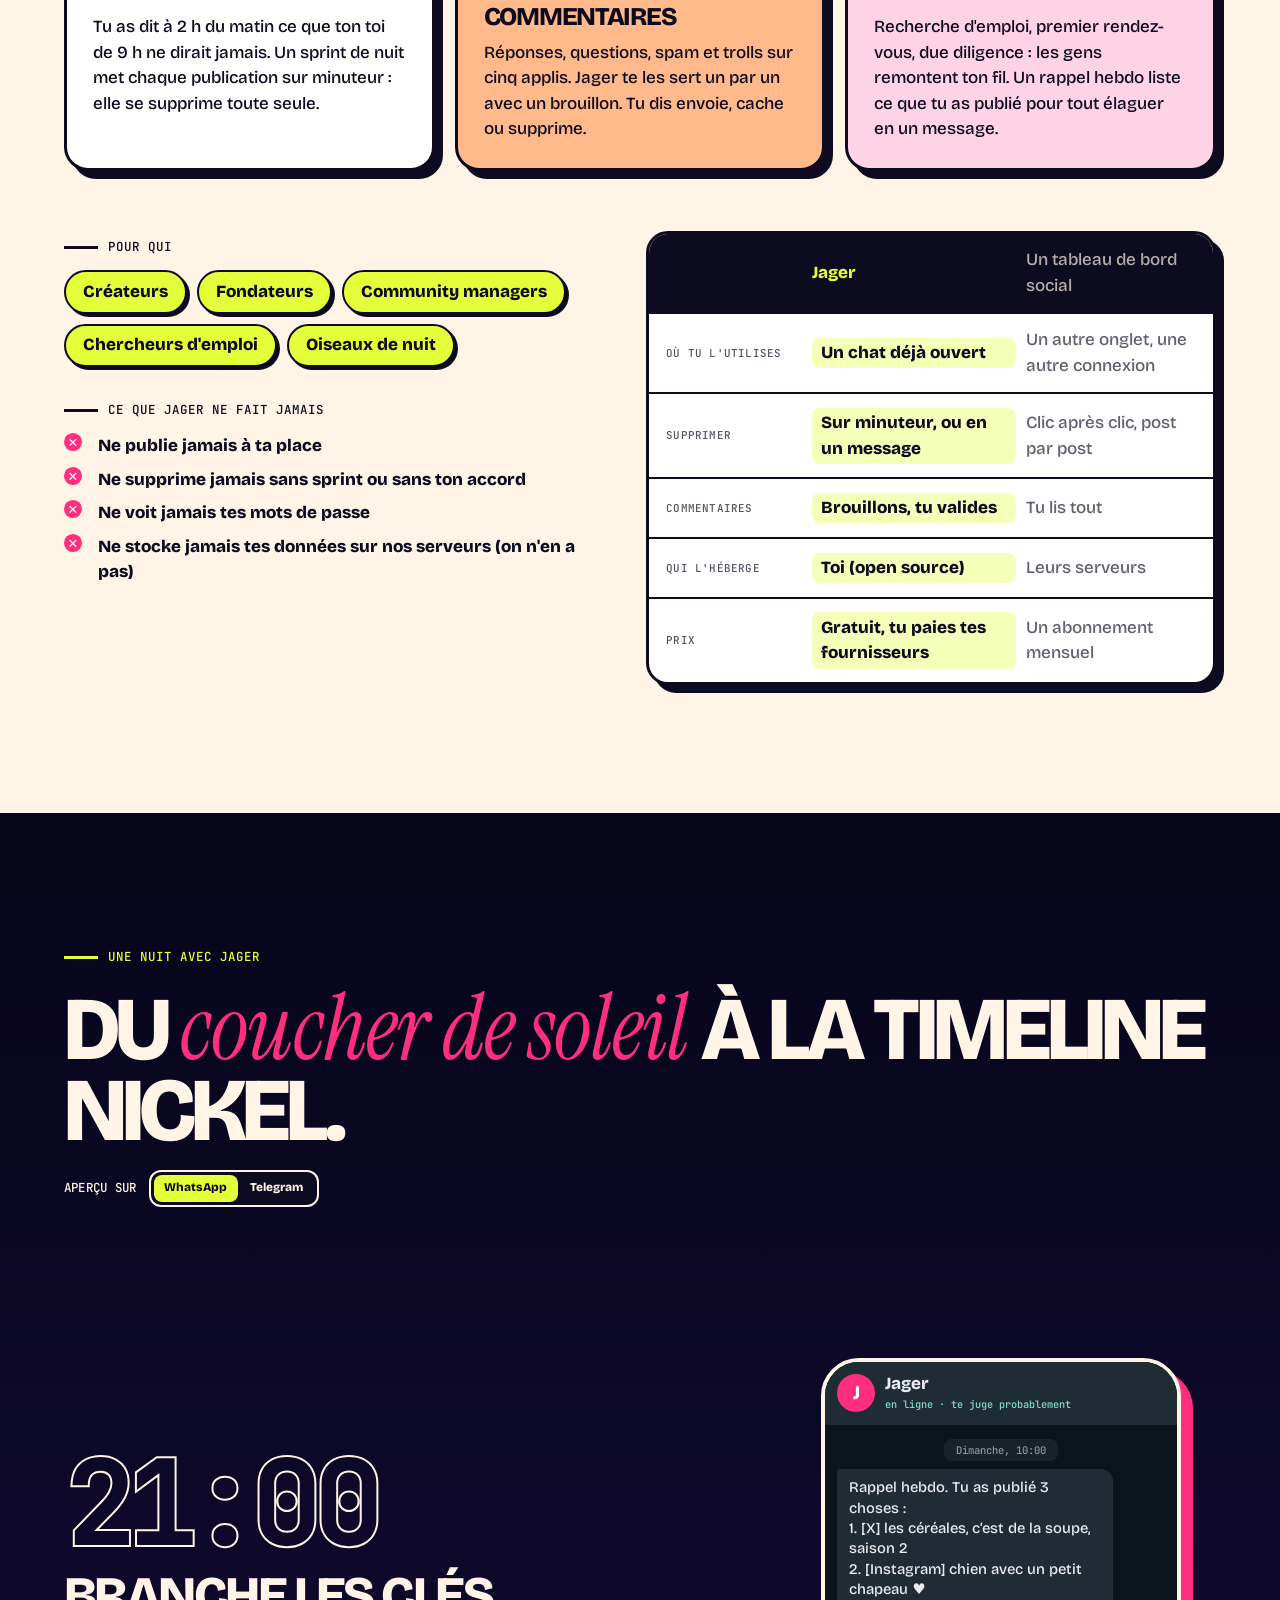
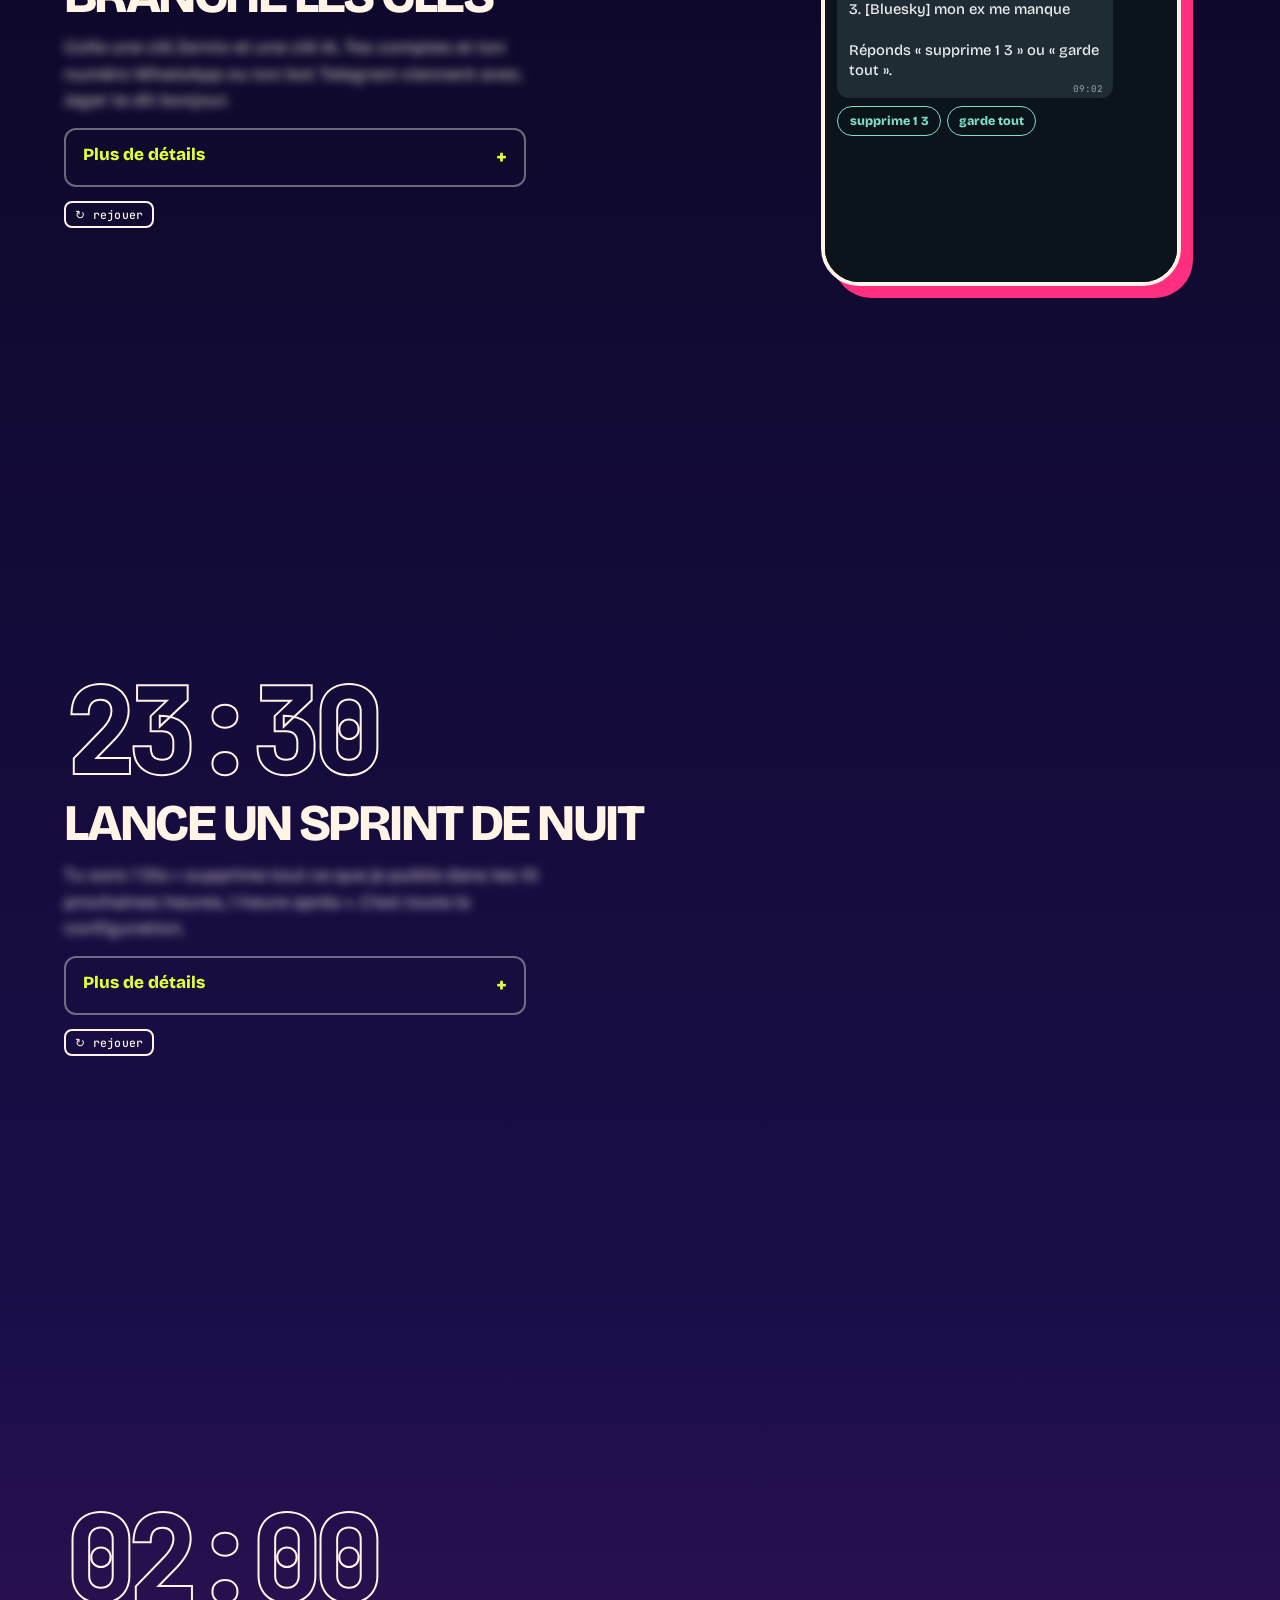
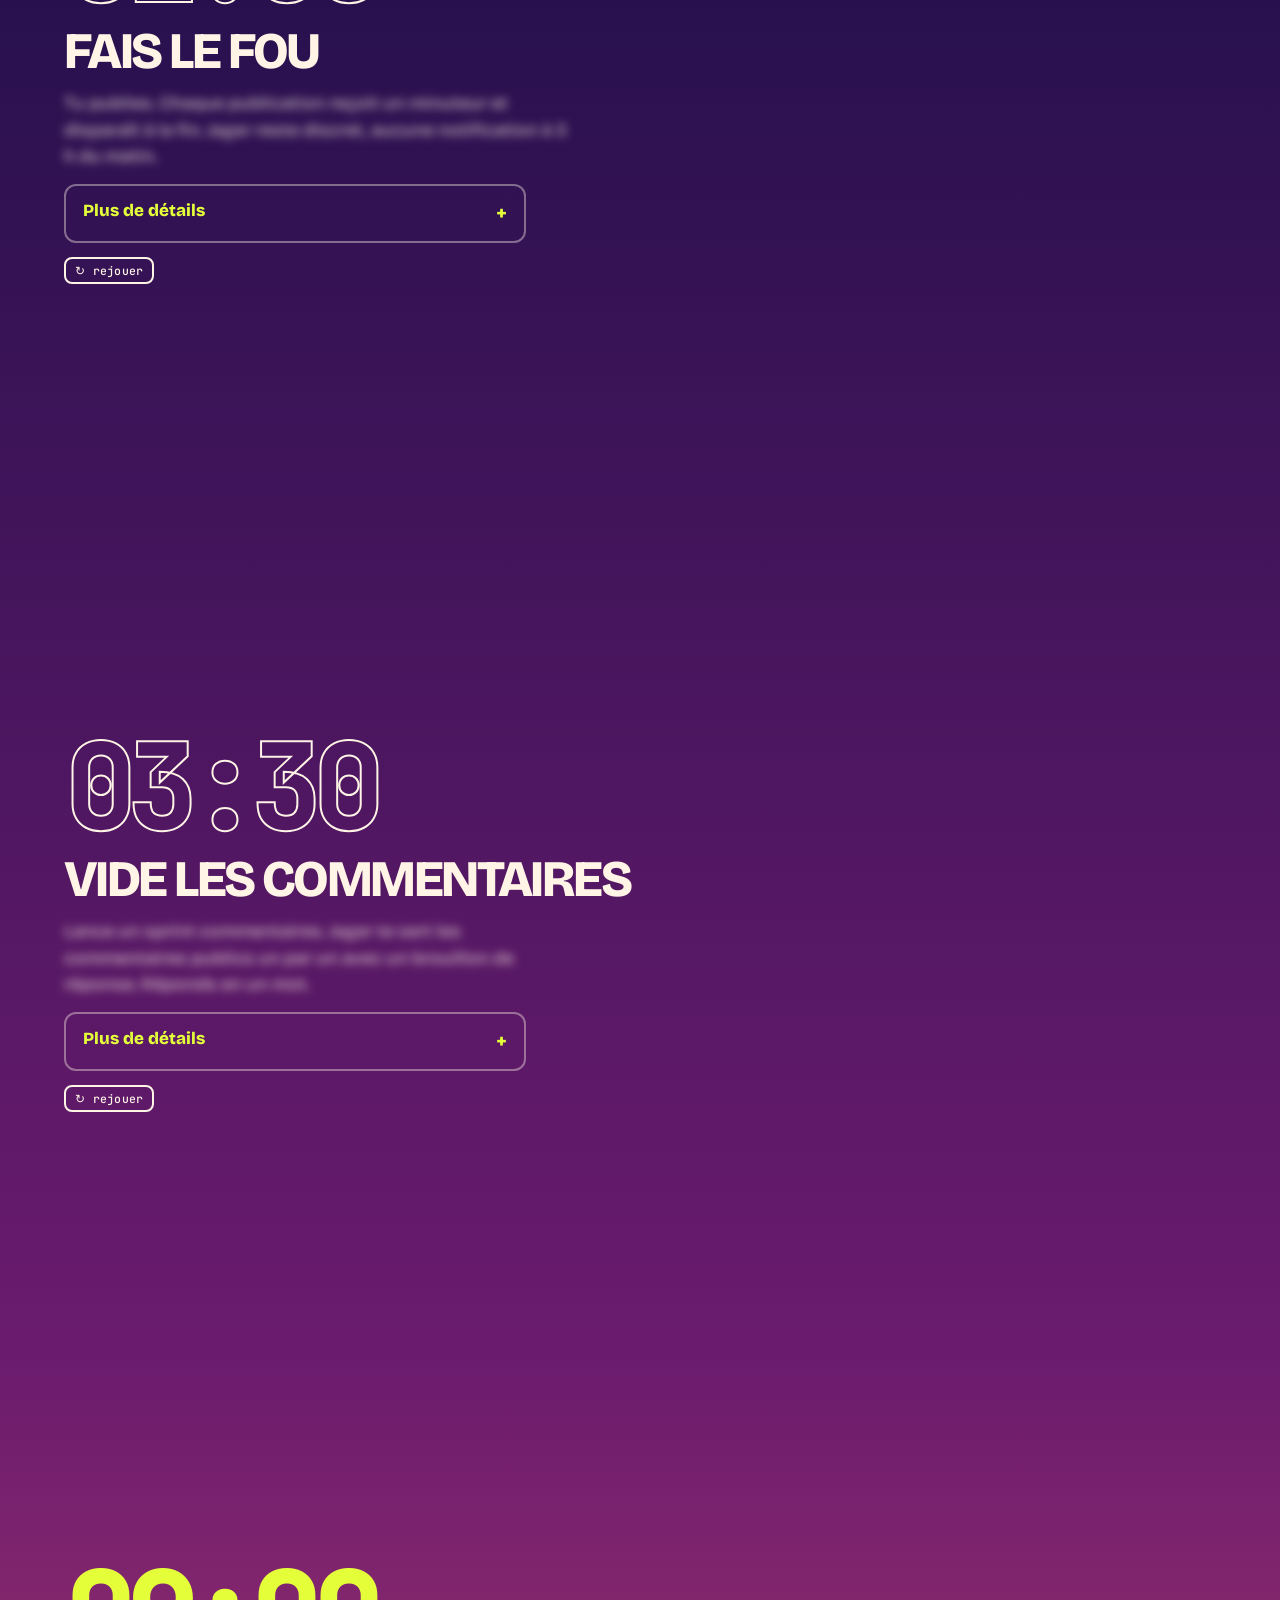
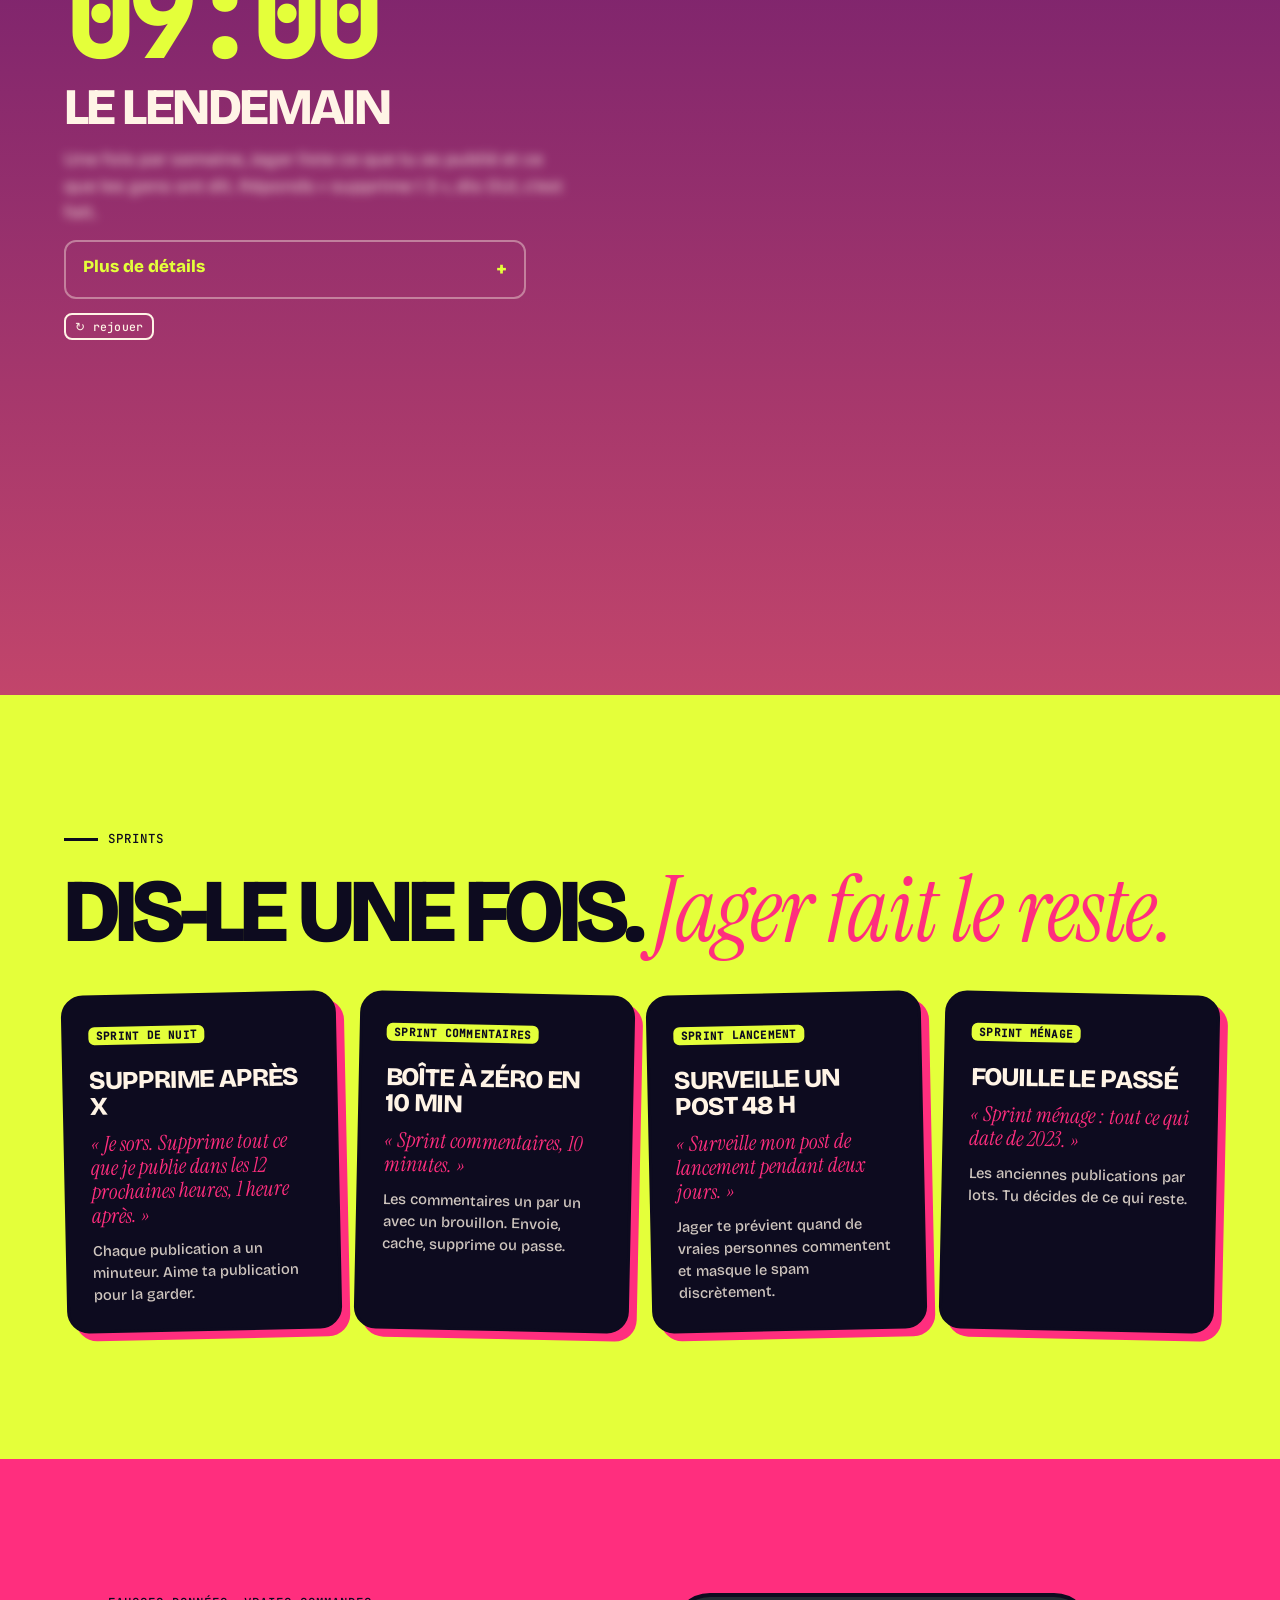
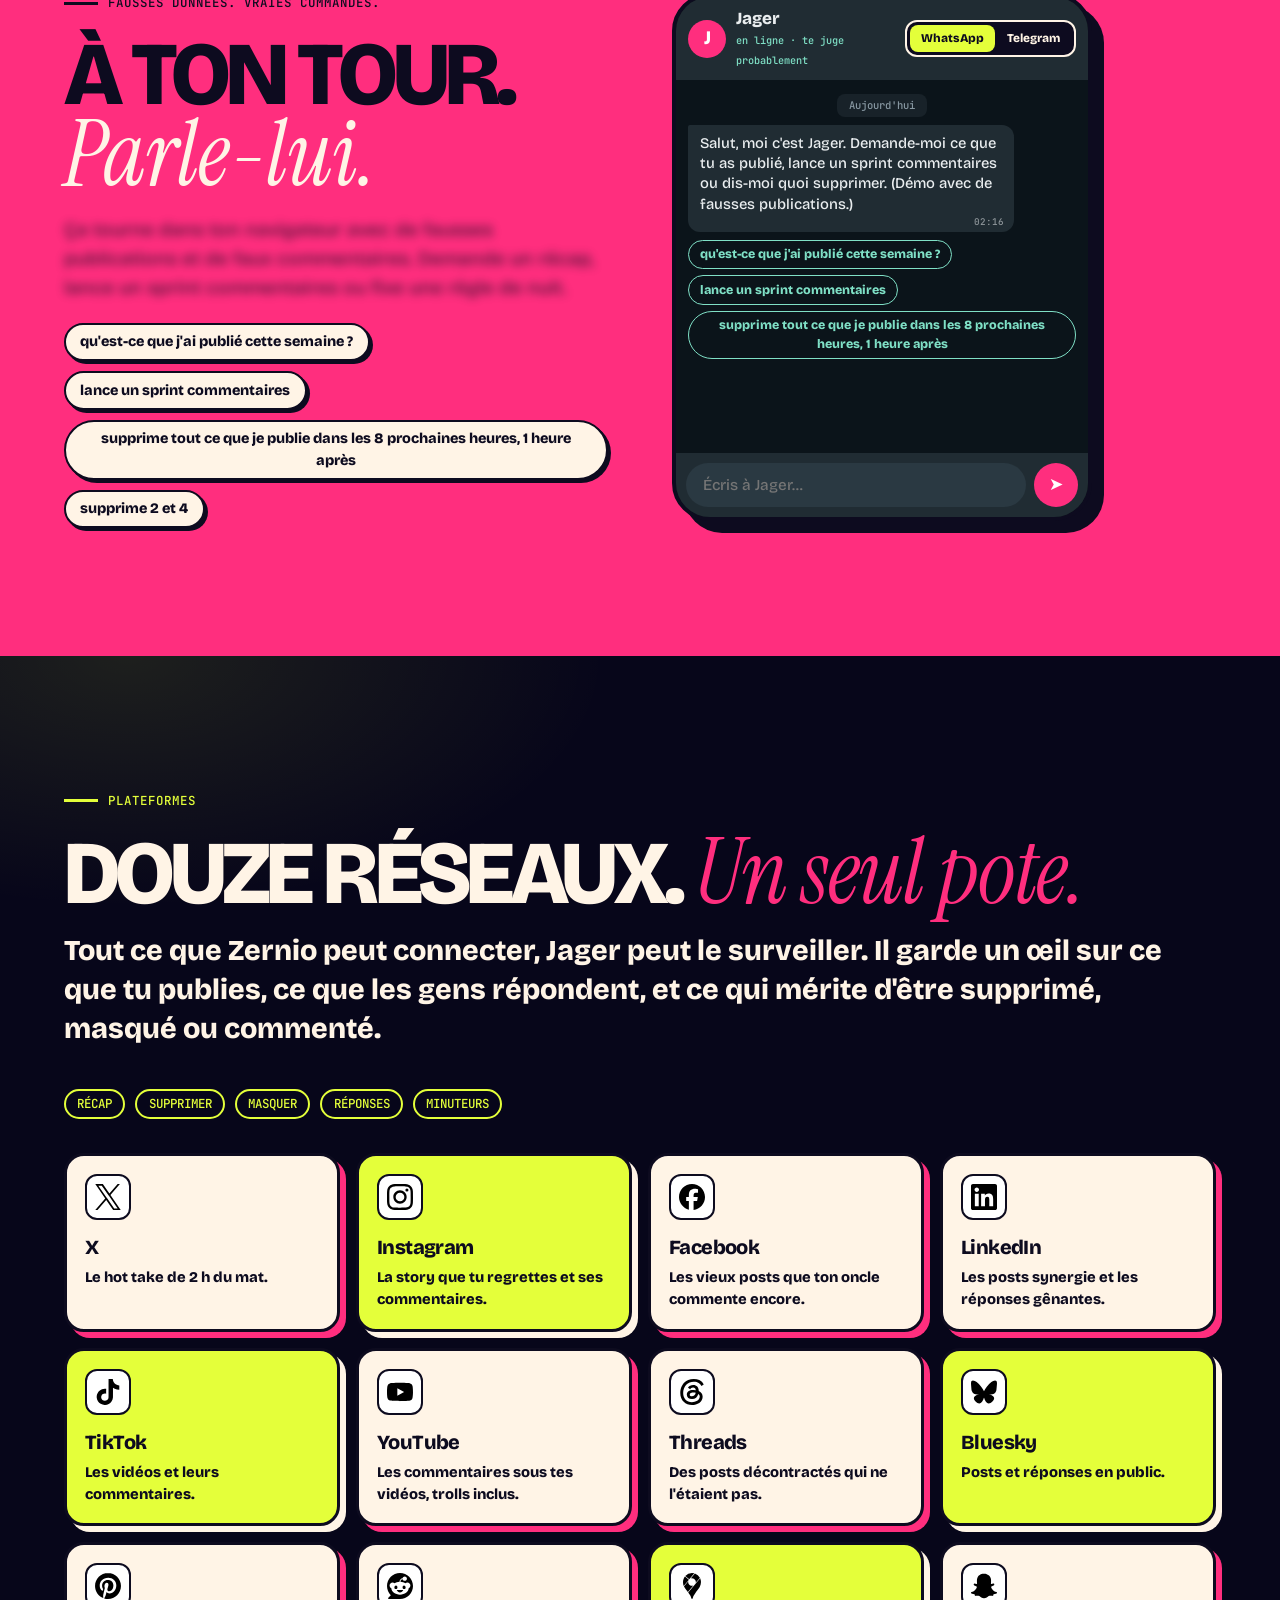
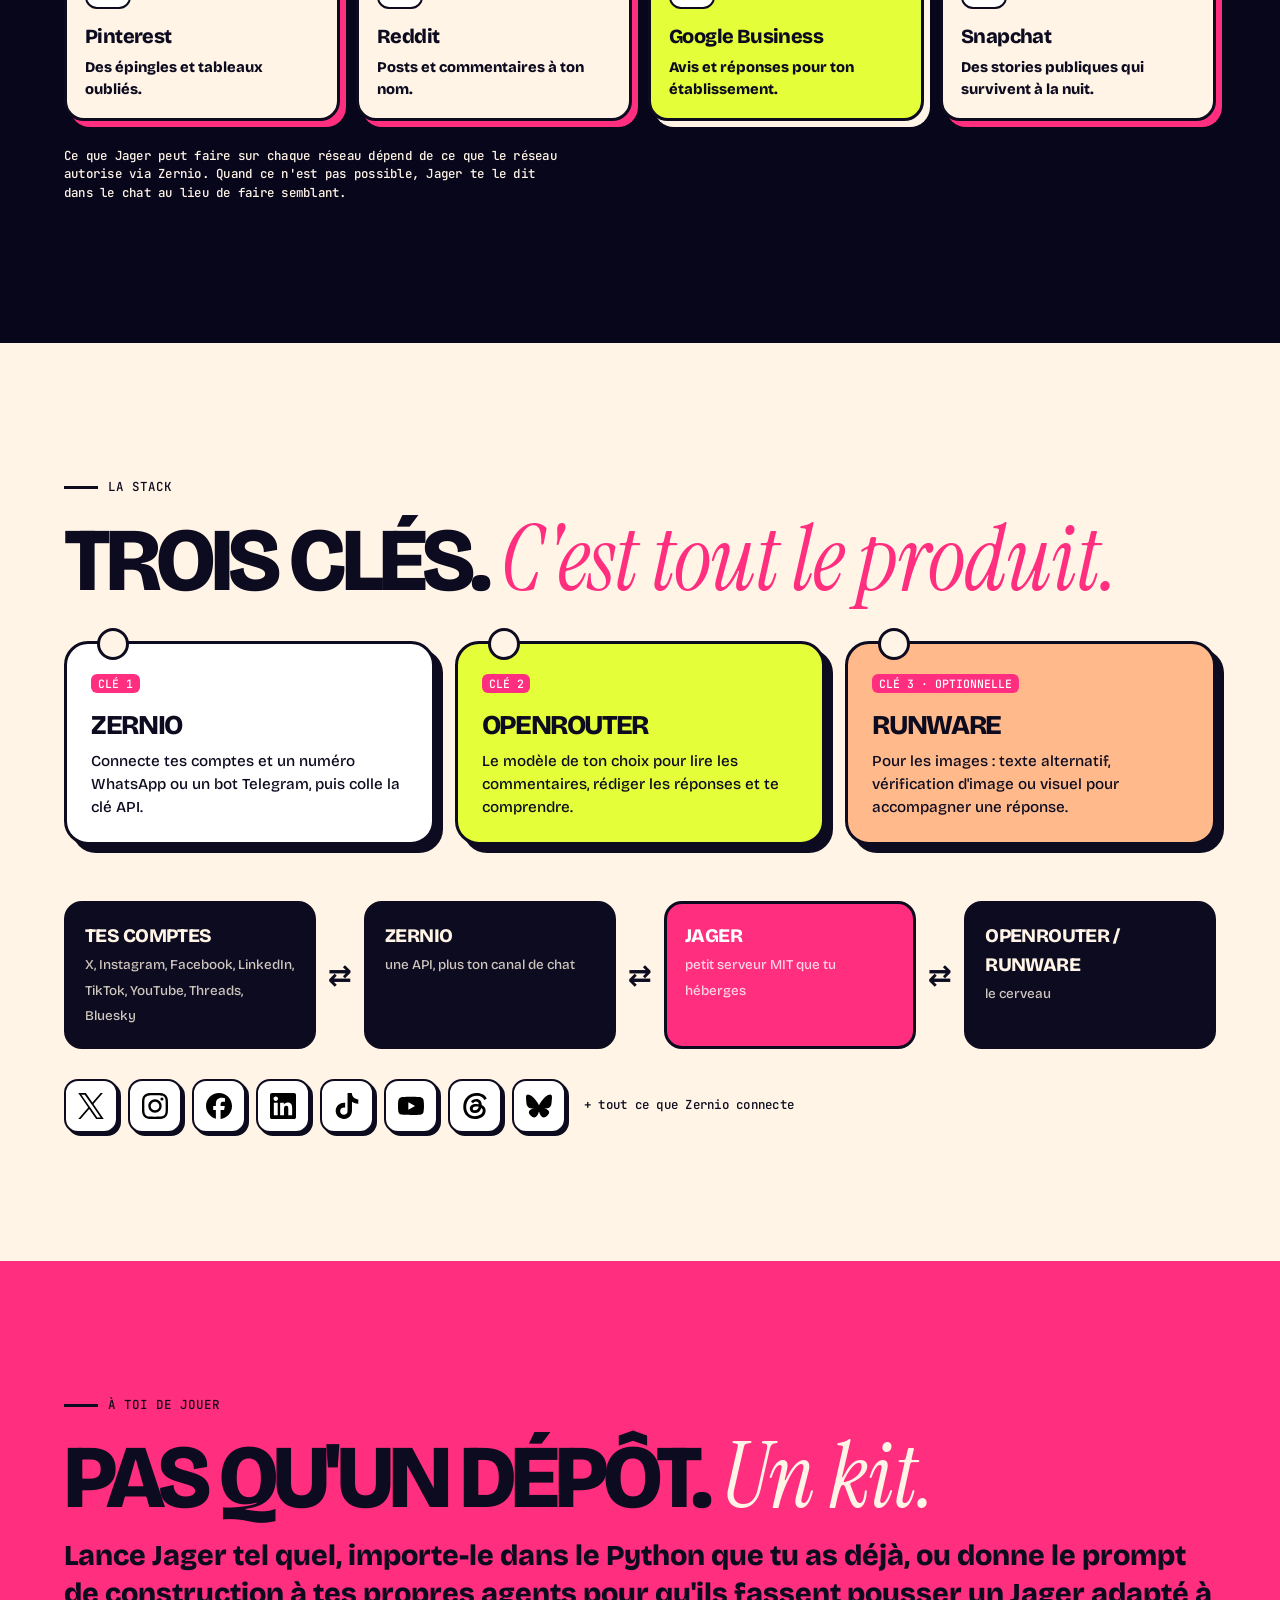
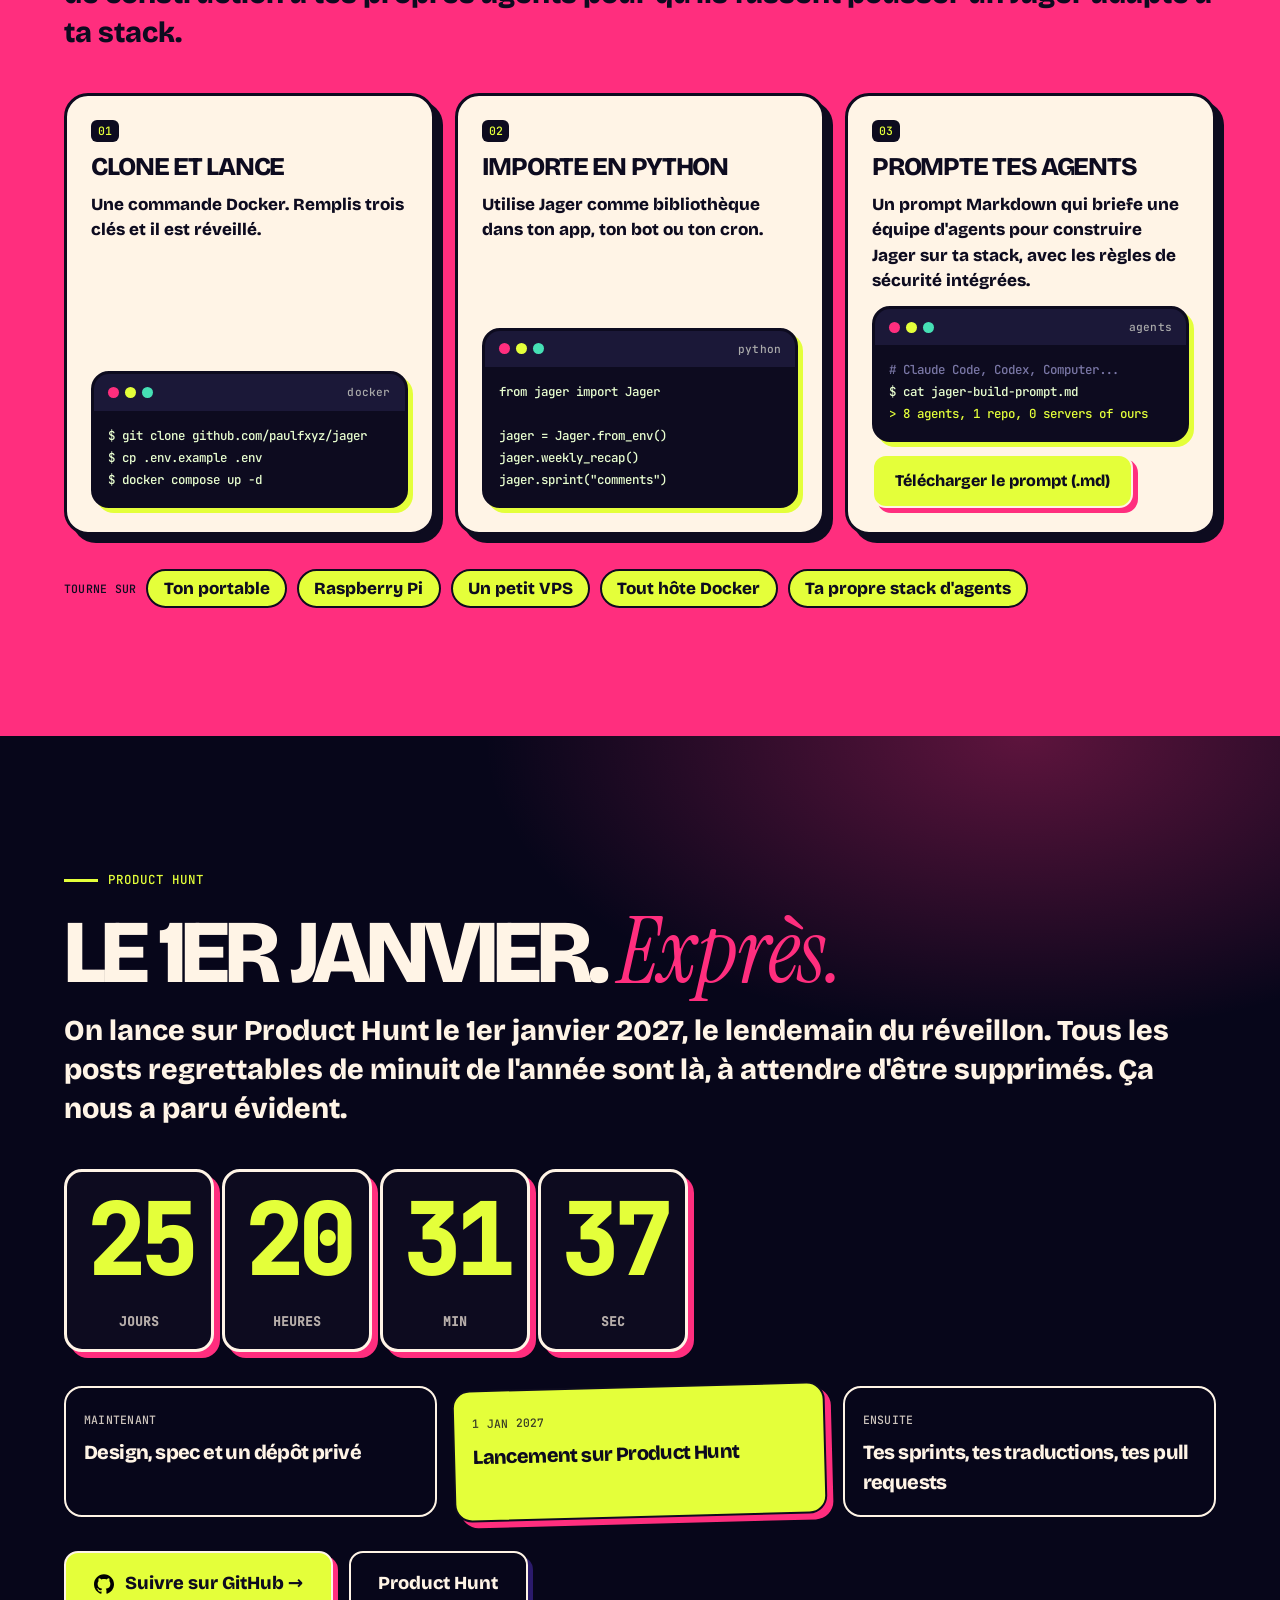
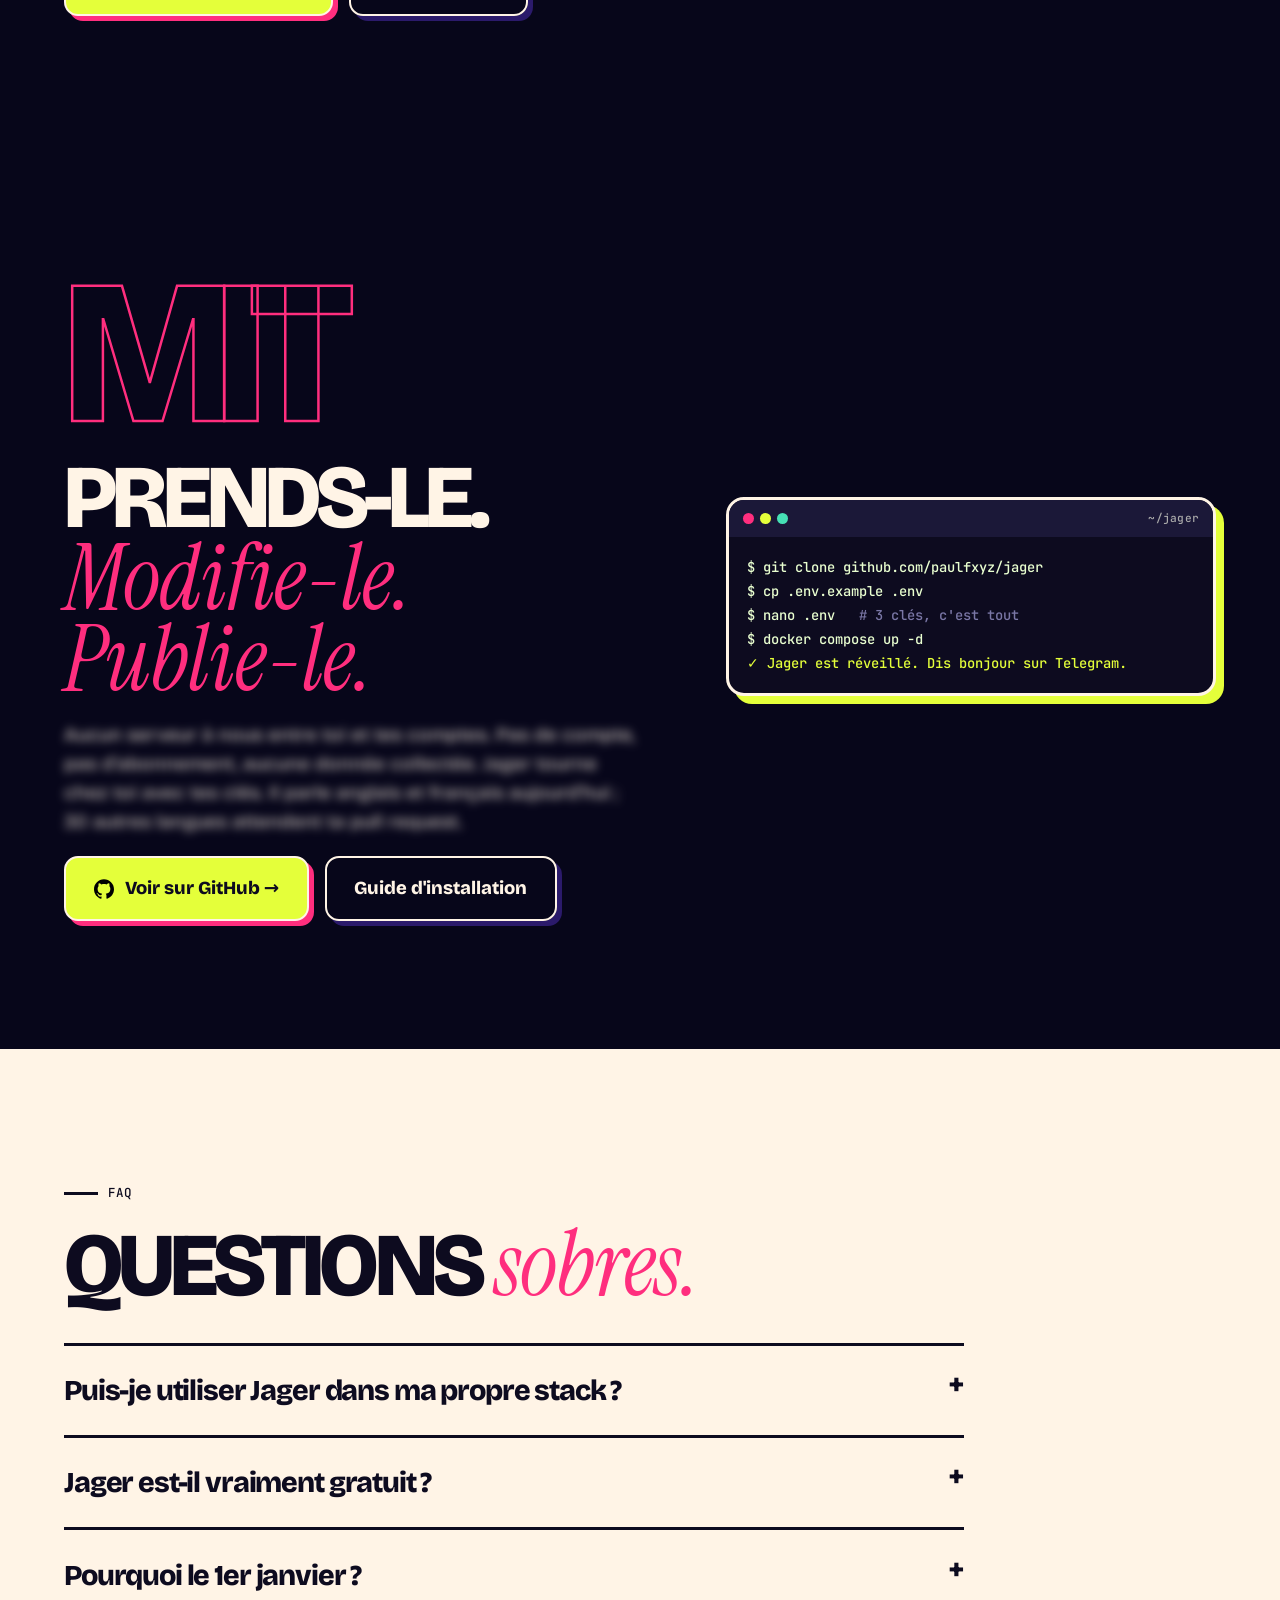
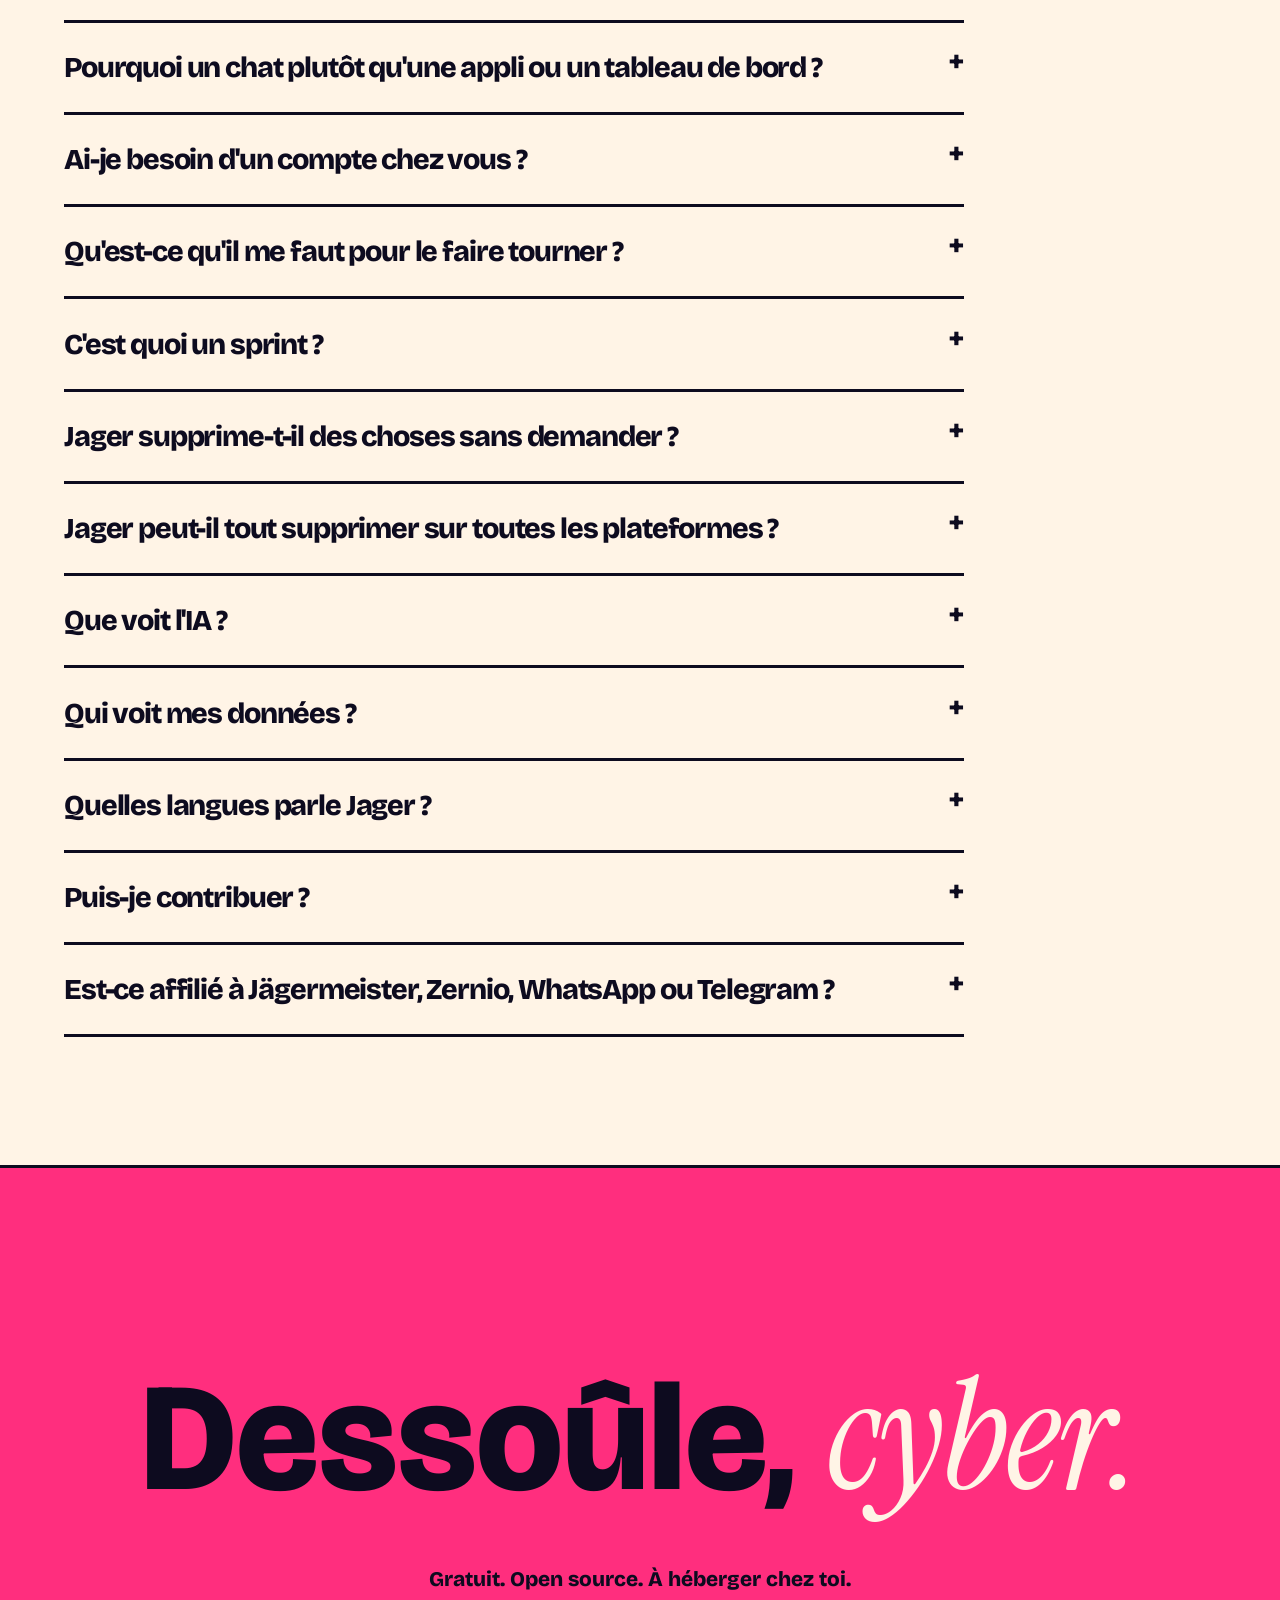
==== commit 7d31d5d0: "Add 'make it yours' section: Docker, Python import, agent prompt (EN/FR) Co-authored-by: Perplexity " ====
--- a/fr/index.html
+++ b/fr/index.html
@@ -61,6 +61,27 @@
 <div class="key rv" style="--d:.12s"><span class="no">clé 3 · optionnelle</span><b>Runware</b><p>Pour les images : texte alternatif, vérification d'image ou visuel pour accompagner une réponse.</p></div></div>
 <div class="flow rv"><div class="nd"><b>Tes comptes</b><span>X, Instagram, Facebook, LinkedIn, TikTok, YouTube, Threads, Bluesky</span></div><div class="ar">⇄</div><div class="nd"><b>Zernio</b><span>une API, plus ton canal de chat</span></div><div class="ar">⇄</div><div class="nd hot"><b>Jager</b><span>petit serveur MIT que tu héberges</span></div><div class="ar">⇄</div><div class="nd"><b>OpenRouter / Runware</b><span>le cerveau</span></div></div>
 <div class="logos rv"><span class="lg"><img src="../assets/icons/x.svg" alt="X"></span><span class="lg"><img src="../assets/icons/instagram.svg" alt="Instagram"></span><span class="lg"><img src="../assets/icons/facebook.svg" alt="Facebook"></span><span class="lg"><img src="../assets/icons/linkedin.svg" alt="LinkedIn"></span><span class="lg"><img src="../assets/icons/tiktok.svg" alt="TikTok"></span><span class="lg"><img src="../assets/icons/youtube.svg" alt="YouTube"></span><span class="lg"><img src="../assets/icons/threads.svg" alt="Threads"></span><span class="lg"><img src="../assets/icons/bluesky.svg" alt="Bluesky"></span><span class="more-l mono">+ tout ce que Zernio connecte</span></div></div></section>
+<section class="sec runit" id="run"><div class="wrap"><div class="eyebrow rv">À toi de jouer</div>
+<h2 class="rv">Pas qu'un dépôt. <span class="serif">Un kit.</span></h2>
+<p class="big rv" style="max-width:62ch">Lance Jager tel quel, importe-le dans le Python que tu as déjà, ou donne le prompt de construction à tes propres agents pour qu'ils fassent pousser un Jager adapté à ta stack.</p>
+<div class="rgrid">
+<div class="rc rv"><span class="no">01</span><h3>Clone et lance</h3><p>Une commande Docker. Remplis trois clés et il est réveillé.</p>
+<div class="term"><div class="term-bar"><i></i><i></i><i></i><span class="mono">docker</span></div><pre>$ git clone github.com/paulfxyz/jager
+$ cp .env.example .env
+$ docker compose up -d</pre></div></div>
+<div class="rc rv" style="--d:.07s"><span class="no">02</span><h3>Importe en Python</h3><p>Utilise Jager comme bibliothèque dans ton app, ton bot ou ton cron.</p>
+<div class="term"><div class="term-bar"><i></i><i></i><i></i><span class="mono">python</span></div><pre>from jager import Jager
+
+jager = Jager.from_env()
+jager.weekly_recap()
+jager.sprint("comments")</pre></div></div>
+<div class="rc rv" style="--d:.14s"><span class="no">03</span><h3>Prompte tes agents</h3><p>Un prompt Markdown qui briefe une équipe d'agents pour construire Jager sur ta stack, avec les règles de sécurité intégrées.</p>
+<div class="term"><div class="term-bar"><i></i><i></i><i></i><span class="mono">agents</span></div><pre><span class="c"># Claude Code, Codex, Computer...</span>
+$ cat jager-build-prompt.md
+<span class="g">&gt; 8 agents, 1 repo, 0 servers of ours</span></pre></div>
+<a class="btn" href="../jager-build-prompt.md" download>Télécharger le prompt (.md)</a></div></div>
+<div class="where rv"><span class="mono">Tourne sur</span><i>Ton portable</i><i>Raspberry Pi</i><i>Un petit VPS</i><i>Tout hôte Docker</i><i>Ta propre stack d'agents</i></div>
+</div></section>
 <section class="sec launch on-dark" id="launch"><div class="wrap">
 <div class="eyebrow rv" style="color:var(--acid)">Product Hunt</div>
 <h2 class="rv">Le 1er janvier. <span class="serif">Exprès.</span></h2>
@@ -77,7 +98,7 @@
 $ docker compose up -d
 <span class="g">✓ Jager est réveillé. Dis bonjour sur Telegram.</span></pre></div></div></section>
 <section class="sec cream" id="faq"><div class="wrap"><div class="eyebrow rv">FAQ</div><h2 class="rv">Questions <span class="serif">sobres.</span></h2>
-<div class="faq rv"><details><summary>Jager est-il vraiment gratuit ?</summary><p>Oui. Il est open source sous licence MIT. Tu ne paies que les fournisseurs dont tu apportes les clés, comme Zernio et ton fournisseur d'IA.</p></details><details><summary>Pourquoi le 1er janvier ?</summary><p>Parce que le lendemain du réveillon est le matin le plus regrettable de l'année. Tout le monde a publié quelque chose à minuit. On lance sur Product Hunt ce jour-là, exprès.</p></details><details><summary>Pourquoi un chat plutôt qu'une appli ou un tableau de bord ?</summary><p>Les tableaux de bord sont pour les gens sobres qui ont le temps. Un chat est déjà ouvert sur ton téléphone. Jager vient à toi, pose une question et attend une réponse en un mot.</p></details><details><summary>Ai-je besoin d'un compte chez vous ?</summary><p>Non. Il n'y a rien à créer. Tu fais tourner Jager toi-même et rien ne passe par nos serveurs.</p></details><details><summary>Qu'est-ce qu'il me faut pour le faire tourner ?</summary><p>Une clé API Zernio avec tes canaux connectés, une clé OpenRouter (ou Runware pour les images), et une machine qui reste allumée : un portable, un petit serveur ou un Raspberry Pi.</p></details><details><summary>C'est quoi un sprint ?</summary><p>Une tâche limitée dans le temps que tu lances en une phrase. Un sprint de nuit supprime ce que tu publies après un délai. Un sprint commentaires vide ta boîte avec des brouillons de réponse. Un sprint lancement surveille une publication pendant quelques jours. Un sprint ménage passe en revue les anciennes publications.</p></details><details><summary>Jager supprime-t-il des choses sans demander ?</summary><p>Seulement dans un sprint que tu as lancé. Les rappels hebdo ne suppriment jamais rien tout seuls et les grosses suppressions demandent toujours confirmation.</p></details><details><summary>Jager peut-il tout supprimer sur toutes les plateformes ?</summary><p>Il fait ce que l'API de chaque plateforme permet. Sur certaines, comme Instagram et TikTok, les applis ne peuvent gérer que les commentaires et réponses. Jager te dit ce qu'il a pu et n'a pas pu retirer.</p></details><details><summary>Que voit l'IA ?</summary><p>Seulement ce qui est nécessaire : le texte d'un commentaire et le contexte du brouillon. Cela part chez le fournisseur de modèle que tu as choisi, avec ta propre clé. Jager ne garde rien de notre côté.</p></details><details><summary>Qui voit mes données ?</summary><p>Ton serveur, Zernio et le fournisseur d'IA que tu choisis. Jager lui-même ne collecte rien. Lis le code pour vérifier.</p></details><details><summary>Quelles langues parle Jager ?</summary><p>Anglais et français aujourd'hui, sur le site et dans le chat. Le menu des langues en liste 30 autres, dont l'hébreu et l'arabe. Les traductions sont bienvenues en pull request.</p></details><details><summary>Puis-je contribuer ?</summary><p>Volontiers. Ouvre une issue ou une pull request sur GitHub.</p></details><details><summary>Est-ce affilié à Jägermeister, Zernio, WhatsApp ou Telegram ?</summary><p>Non, à aucun. Jägermeister n'est qu'un jeu de mots, et très dans le ton.</p></details></div></div></section>
+<div class="faq rv"><details><summary>Puis-je utiliser Jager dans ma propre stack ?</summary><p>Oui. Lance-le avec Docker, importe-le comme bibliothèque Python, ou donne le prompt de construction Markdown à tes propres agents pour qu'ils bâtissent une version adaptée à ton installation. Le tout est sous licence MIT.</p></details><details><summary>Jager est-il vraiment gratuit ?</summary><p>Oui. Il est open source sous licence MIT. Tu ne paies que les fournisseurs dont tu apportes les clés, comme Zernio et ton fournisseur d'IA.</p></details><details><summary>Pourquoi le 1er janvier ?</summary><p>Parce que le lendemain du réveillon est le matin le plus regrettable de l'année. Tout le monde a publié quelque chose à minuit. On lance sur Product Hunt ce jour-là, exprès.</p></details><details><summary>Pourquoi un chat plutôt qu'une appli ou un tableau de bord ?</summary><p>Les tableaux de bord sont pour les gens sobres qui ont le temps. Un chat est déjà ouvert sur ton téléphone. Jager vient à toi, pose une question et attend une réponse en un mot.</p></details><details><summary>Ai-je besoin d'un compte chez vous ?</summary><p>Non. Il n'y a rien à créer. Tu fais tourner Jager toi-même et rien ne passe par nos serveurs.</p></details><details><summary>Qu'est-ce qu'il me faut pour le faire tourner ?</summary><p>Une clé API Zernio avec tes canaux connectés, une clé OpenRouter (ou Runware pour les images), et une machine qui reste allumée : un portable, un petit serveur ou un Raspberry Pi.</p></details><details><summary>C'est quoi un sprint ?</summary><p>Une tâche limitée dans le temps que tu lances en une phrase. Un sprint de nuit supprime ce que tu publies après un délai. Un sprint commentaires vide ta boîte avec des brouillons de réponse. Un sprint lancement surveille une publication pendant quelques jours. Un sprint ménage passe en revue les anciennes publications.</p></details><details><summary>Jager supprime-t-il des choses sans demander ?</summary><p>Seulement dans un sprint que tu as lancé. Les rappels hebdo ne suppriment jamais rien tout seuls et les grosses suppressions demandent toujours confirmation.</p></details><details><summary>Jager peut-il tout supprimer sur toutes les plateformes ?</summary><p>Il fait ce que l'API de chaque plateforme permet. Sur certaines, comme Instagram et TikTok, les applis ne peuvent gérer que les commentaires et réponses. Jager te dit ce qu'il a pu et n'a pas pu retirer.</p></details><details><summary>Que voit l'IA ?</summary><p>Seulement ce qui est nécessaire : le texte d'un commentaire et le contexte du brouillon. Cela part chez le fournisseur de modèle que tu as choisi, avec ta propre clé. Jager ne garde rien de notre côté.</p></details><details><summary>Qui voit mes données ?</summary><p>Ton serveur, Zernio et le fournisseur d'IA que tu choisis. Jager lui-même ne collecte rien. Lis le code pour vérifier.</p></details><details><summary>Quelles langues parle Jager ?</summary><p>Anglais et français aujourd'hui, sur le site et dans le chat. Le menu des langues en liste 30 autres, dont l'hébreu et l'arabe. Les traductions sont bienvenues en pull request.</p></details><details><summary>Puis-je contribuer ?</summary><p>Volontiers. Ouvre une issue ou une pull request sur GitHub.</p></details><details><summary>Est-ce affilié à Jägermeister, Zernio, WhatsApp ou Telegram ?</summary><p>Non, à aucun. Jägermeister n'est qu'un jeu de mots, et très dans le ton.</p></details></div></div></section>
 <section class="closer"><div class="wrap"><h2 class="rv">Dessoûle, <span class="serif">cyber.</span></h2><p class="rv">Gratuit. Open source. À héberger chez toi.</p><a class="btn btn--lg rv" href="https://github.com/paulfxyz" rel="noopener"><img src="../assets/icons/github.svg" alt="" width="20" height="20"> Voir sur GitHub →</a></div></section>
 </main><footer class="foot"><div class="wrap">
 <div class="sf-pitch"><div><span class="sf-pill mono"><b></b> Gratuit · open source · MIT</span>
--- a/night.css
+++ b/night.css
@@ -336,3 +336,17 @@
 .pnote{margin-top:26px;font-size:.78rem;opacity:.75;max-width:72ch}
 @media (max-width:1000px){.pgrid{grid-template-columns:repeat(3,1fr)}}
 @media (max-width:700px){.pgrid{grid-template-columns:repeat(2,1fr);gap:12px}.pc{padding:14px}}
+/* run it */
+.runit{background:var(--pink);color:var(--ink)}
+.runit .eyebrow{color:var(--ink)}.runit .big{color:var(--ink)}
+.rgrid{display:grid;grid-template-columns:repeat(3,1fr);gap:20px;align-items:stretch}
+.rc{background:var(--cream);border:3px solid var(--ink);border-radius:24px;padding:24px;box-shadow:8px 8px 0 var(--ink);display:flex;flex-direction:column;gap:12px;min-width:0}
+.rc .no{align-self:flex-start;font-family:var(--f-m);font-size:.72rem;background:var(--ink);color:var(--acid);border-radius:6px;padding:.2em .6em}
+.rc h3{margin:0;font-size:1.6rem;letter-spacing:-.05em;text-transform:uppercase;line-height:1}
+.rc p{margin:0;font-weight:600}.rc .term{box-shadow:5px 5px 0 var(--acid);margin-top:auto}.rc .term pre{font-size:.78rem;padding:14px}
+.rc .btn{align-self:flex-start}
+.where{display:flex;flex-wrap:wrap;gap:10px;align-items:center;margin-top:34px}
+.where span{font-size:.72rem;text-transform:uppercase}
+.where i{font-style:normal;font-weight:800;border:2.5px solid var(--ink);border-radius:99px;padding:.3em .9em;background:var(--acid)}
+@media (max-width:1000px){.rgrid{grid-template-columns:1fr}}
+.runit .serif{color:var(--ink)}.runit h2 .serif{color:var(--cream)}
